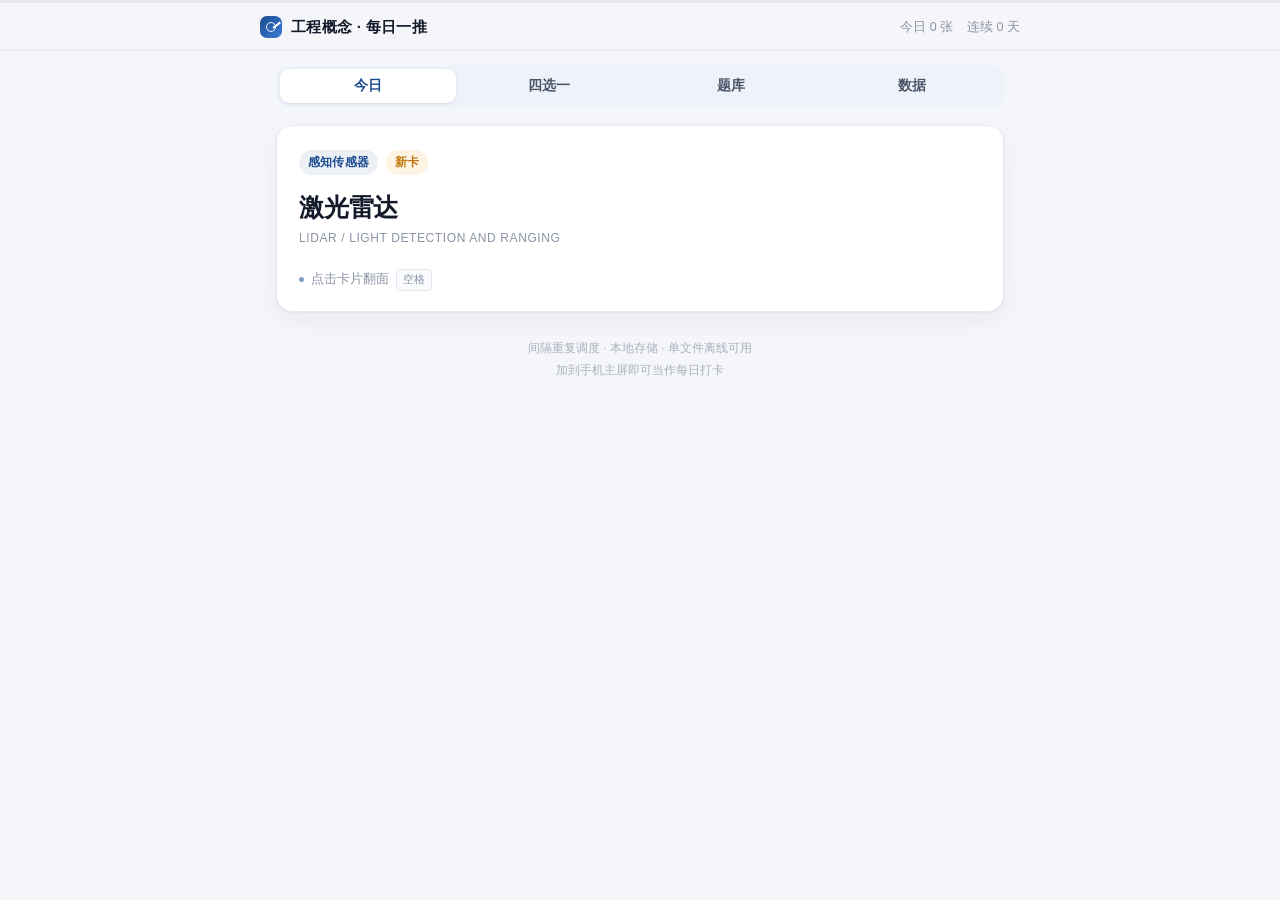
==== drill/index.html @ 80048479 "feat: 工程概念每日一推（drill）+ 岗位概念流水线（pipeline） - drill/index.html：八字段卡片，129 张内置 + cards.json 云端增量 - 增量卡 id" ====
<!DOCTYPE html>
<html lang="zh-CN">
<head>
<meta charset="utf-8">
<meta name="viewport" content="width=device-width,initial-scale=1,viewport-fit=cover">
<meta name="theme-color" content="#f5f6fa">
<title>工程概念 · 每日一推</title>
<style>
:root{
  --bg:#f5f6fa; --card:#ffffff; --ink:#131a2a; --ink2:#4b5568; --ink3:#8b93a5;
  --line:#e4e7ef; --accent:#1b4b8f; --accent-2:#2563a8; --soft:#eef2fa;
  --teal:#0d9488; --warn:#c2760a; --danger:#c0392b; --radius:16px;
}
*{box-sizing:border-box;margin:0;padding:0}
[hidden]{display:none!important}
html{-webkit-text-size-adjust:100%}
body{
  font-family:-apple-system,BlinkMacSystemFont,"Segoe UI","PingFang SC","Hiragino Sans GB","Microsoft YaHei",sans-serif;
  background:var(--bg);color:var(--ink);line-height:1.65;
  -webkit-font-smoothing:antialiased;padding-bottom:56px;
  font-variant-numeric:tabular-nums;
}
button{font-family:inherit;cursor:pointer;border:none;background:none;color:inherit}
.wrap{max-width:760px;margin:0 auto;padding:0 16px}

/* ---------- header ---------- */
header.top{position:sticky;top:0;z-index:30;background:rgba(245,246,250,.9);backdrop-filter:blur(12px);border-bottom:1px solid var(--line)}
.top__bar{height:3px;background:var(--line)}
.top__fill{height:100%;width:0;background:linear-gradient(90deg,var(--accent),var(--teal));transition:width .35s ease}
.top__in{display:flex;align-items:center;justify-content:space-between;gap:12px;padding:12px 0 10px}
.brand{display:flex;align-items:center;gap:9px;font-weight:700;font-size:15px;letter-spacing:.3px}
.mark{width:22px;height:22px;border-radius:7px;background:linear-gradient(135deg,var(--accent),#3b7dd8);position:relative;flex:none}
.mark::after{content:"";position:absolute;inset:6px;border-radius:50%;border:1.5px solid #fff;opacity:.9}
.mark::before{content:"";position:absolute;left:60%;top:50%;width:9px;height:1.5px;background:#fff;transform-origin:0 50%;transform:rotate(-38deg)}
.top__meta{display:flex;align-items:center;gap:14px;font-size:12.5px;color:var(--ink3)}
.top__meta b{color:var(--accent);font-weight:700}
.streak{display:inline-flex;align-items:center;gap:4px}
.streak.on{color:#c2760a}

/* ---------- tabs ---------- */
nav.tabs{display:flex;gap:6px;background:var(--soft);padding:4px;border-radius:12px;margin:14px 0 18px}
nav.tabs button{flex:1;padding:8px 6px;border-radius:9px;font-size:13.5px;font-weight:600;color:var(--ink2);transition:.18s}
nav.tabs button.on{background:#fff;color:var(--accent);box-shadow:0 1px 3px rgba(20,30,60,.1)}

/* ---------- card ---------- */
.card{
  background:var(--card);border-radius:var(--radius);padding:24px 22px 20px;
  box-shadow:0 1px 2px rgba(20,30,60,.05),0 8px 24px rgba(20,30,60,.055);
  border:1px solid rgba(228,231,239,.9);cursor:pointer;
  animation:fadeUp .3s ease both;
}
@keyframes fadeUp{from{opacity:0;transform:translateY(8px)}to{opacity:1;transform:none}}
.card__top{display:flex;align-items:center;gap:8px;margin-bottom:16px}
.chip{font-size:11.5px;font-weight:600;padding:3px 9px;border-radius:99px;background:var(--soft);color:var(--accent);letter-spacing:.2px}
.chip--new{background:#fdf4e3;color:var(--warn)}
.chip--jd{background:#eaf6f3;color:#0b7268}
.term{font-size:25px;font-weight:700;line-height:1.35;letter-spacing:-.2px;word-break:break-word}
.term .en{display:block;font-size:12px;font-weight:500;color:var(--ink3);letter-spacing:.6px;text-transform:uppercase;margin-top:6px}
.hint{margin-top:22px;font-size:12.5px;color:var(--ink3);display:flex;align-items:center;gap:7px}
.hint::before{content:"";width:5px;height:5px;border-radius:50%;background:var(--accent);opacity:.55}
.hint .kbd{display:inline-block;padding:1px 6px;border-radius:5px;border:1px solid var(--line);background:#fafbfe;font-size:11px;font-family:ui-monospace,monospace}

.back{display:none;margin-top:6px}
.card.revealed .back{display:block;animation:fadeUp .26s ease both}
.card.revealed .hint{display:none}
.sec{padding:14px 0;border-top:1px dashed var(--line)}
.sec:first-child{border-top:none;padding-top:16px}
.lbl{font-size:11.5px;font-weight:700;color:var(--ink3);letter-spacing:1.2px;margin-bottom:7px;display:flex;align-items:center;gap:6px}
.lbl::before{content:"";width:3px;height:11px;border-radius:2px;background:var(--accent)}
.one{font-size:15.5px;color:var(--ink);line-height:1.75}
.pts{list-style:none;display:grid;gap:8px}
.pts li{position:relative;padding-left:15px;font-size:13.8px;color:var(--ink2);line-height:1.72}
.pts li::before{content:"";position:absolute;left:2px;top:9px;width:5px;height:5px;border-radius:50%;background:#c5cee0}
.sec--use .lbl::before{background:var(--teal)}
.sec--jd{background:#f3f7fd;margin:0 -10px;padding:13px 10px;border-radius:11px;border-top:none}
.sec--jd .lbl::before{background:var(--accent)}
.sec--jd p{font-size:13.8px;color:#22406e;line-height:1.72}
.sec--trap{background:#fdf8f2;margin:4px -10px 0;padding:14px 10px;border-radius:11px;border-top:none}
.sec--trap .lbl::before{background:var(--warn)}
.sec--trap p{font-size:13.8px;color:#7a4a08;line-height:1.72}
.sec--use p{font-size:13.8px;color:var(--ink2);line-height:1.72}

/* ---------- rating ---------- */
.rate{display:grid;grid-template-columns:repeat(4,1fr);gap:8px;margin-top:16px}
.rate button{padding:11px 4px;border-radius:11px;font-size:13px;font-weight:600;border:1px solid var(--line);background:#fff;transition:.15s;color:var(--ink2)}
.rate button:hover{transform:translateY(-1px);box-shadow:0 4px 12px rgba(20,30,60,.09)}
.rate button span{display:block;font-size:10.5px;font-weight:500;color:var(--ink3);margin-top:1px}
.rate .q0{border-color:#f0d5d1;color:var(--danger)}
.rate .q3{border-color:#f3e2c7;color:var(--warn)}
.rate .q4{border-color:#cfe0f2;color:var(--accent)}
.rate .q5{border-color:#cbe8e2;color:var(--teal)}

/* ---------- done ---------- */
.done{background:#fff;border-radius:var(--radius);padding:40px 24px;text-align:center;border:1px solid var(--line);box-shadow:0 8px 24px rgba(20,30,60,.05)}
.done h2{font-size:21px;margin-bottom:8px}
.done p{font-size:13.5px;color:var(--ink3);margin-bottom:22px}
.done__grid{display:grid;grid-template-columns:repeat(3,1fr);gap:12px;margin:0 0 24px}
.done__grid div{background:var(--soft);border-radius:12px;padding:12px 8px}
.done__grid b{display:block;font-size:20px;color:var(--accent)}
.done__grid span{font-size:11.5px;color:var(--ink3)}
.btn{display:inline-block;padding:11px 22px;border-radius:11px;background:var(--accent);color:#fff;font-size:13.5px;font-weight:600;transition:.15s}
.btn:hover{background:var(--accent-2)}
.btn--ghost{background:#fff;color:var(--accent);border:1px solid var(--line)}
.btn--ghost:hover{background:var(--soft)}

/* ---------- quiz ---------- */
.qcard{background:#fff;border-radius:var(--radius);padding:24px 22px;border:1px solid var(--line);box-shadow:0 8px 24px rgba(20,30,60,.05)}
.qask{font-size:12px;color:var(--ink3);letter-spacing:.5px;margin-bottom:12px}
.qtext{font-size:17px;line-height:1.72;color:var(--ink);font-weight:500}
.opts{display:grid;gap:9px;margin-top:22px}
.opt{text-align:left;padding:13px 15px;border-radius:11px;border:1px solid var(--line);background:#fff;font-size:14px;transition:.15s;color:var(--ink2)}
.opt:hover:not(:disabled){border-color:#c3d3ec;background:#fafbfe}
.opt.right{border-color:#9ed4c8;background:#eefaf7;color:#0b6b60;font-weight:600}
.opt.wrong{border-color:#eec2bb;background:#fdf1ef;color:#a33a2a}
.opt:disabled{cursor:default;opacity:.85}
.qexp{margin-top:18px;padding-top:16px;border-top:1px dashed var(--line);display:none}
.qexp.on{display:block;animation:fadeUp .25s both}
.qexp .t{font-weight:700;color:var(--accent);font-size:14px;margin-bottom:6px}
.qexp p{font-size:13.5px;color:var(--ink2)}

/* ---------- bank ---------- */
.filters{display:flex;gap:7px;flex-wrap:wrap;margin-bottom:14px}
.filters button{font-size:12.5px;padding:6px 11px;border-radius:99px;border:1px solid var(--line);background:#fff;color:var(--ink2)}
.filters button.on{background:var(--accent);color:#fff;border-color:var(--accent)}
.search{width:100%;padding:11px 14px;border-radius:11px;border:1px solid var(--line);background:#fff;font-size:14px;margin-bottom:12px;font-family:inherit;color:var(--ink)}
.search:focus{outline:none;border-color:#b8cdec;box-shadow:0 0 0 3px rgba(27,75,143,.08)}
.item{background:#fff;border:1px solid var(--line);border-radius:12px;margin-bottom:8px;overflow:hidden}
.item__h{width:100%;text-align:left;padding:13px 15px;display:flex;align-items:center;gap:10px;font-size:14.5px;font-weight:600;color:var(--ink)}
.item__h .dot{width:7px;height:7px;border-radius:50%;flex:none}
.item__h .cat{margin-left:auto;font-size:11px;font-weight:500;color:var(--ink3);flex:none;white-space:nowrap}
.item__b{display:none;padding:0 15px 14px;font-size:13.5px;color:var(--ink2);line-height:1.75}
.item.open .item__b{display:block;animation:fadeUp .2s both}
.item__b .k{color:var(--ink3);font-size:11.5px;font-weight:700;letter-spacing:.8px;display:block;margin:10px 0 3px}

/* ---------- stats ---------- */
.panel{background:#fff;border:1px solid var(--line);border-radius:var(--radius);padding:20px;margin-bottom:14px}
.panel h3{font-size:13px;color:var(--ink3);letter-spacing:1px;font-weight:700;margin-bottom:14px}
.kpis{display:grid;grid-template-columns:repeat(4,1fr);gap:10px}
.kpis div{text-align:center}
.kpis b{display:block;font-size:22px;color:var(--ink);font-weight:700}
.kpis span{font-size:11.5px;color:var(--ink3)}
.heat{display:grid;grid-template-columns:repeat(7,1fr);gap:5px}
.heat i{aspect-ratio:1;border-radius:4px;background:#eceff6;display:block;position:relative}
.heat i.l1{background:#d5e2f4}.heat i.l2{background:#a8c2e6}.heat i.l3{background:#5f8cc9}.heat i.l4{background:#1b4b8f}
.cat-row{margin-bottom:11px}
.cat-row__t{display:flex;justify-content:space-between;font-size:12.5px;color:var(--ink2);margin-bottom:5px}
.cat-row__t b{color:var(--ink3);font-weight:600}
.bar{height:6px;border-radius:99px;background:#eceff6;overflow:hidden}
.bar i{display:block;height:100%;border-radius:99px;background:linear-gradient(90deg,var(--accent),#3b7dd8);transition:width .4s}
.tools{display:flex;gap:9px;flex-wrap:wrap}
.tools button,.tools label{padding:9px 15px;border-radius:10px;border:1px solid var(--line);background:#fff;font-size:13px;color:var(--ink2);cursor:pointer}
.tools button:hover,.tools label:hover{background:var(--soft)}
.tools .danger{color:var(--danger);border-color:#f0d5d1}
.sel{padding:9px 12px;border-radius:10px;border:1px solid var(--line);background:#fff;font-size:13px;font-family:inherit;color:var(--ink2)}
.foot{text-align:center;font-size:11.5px;color:#aab0bd;margin-top:26px;line-height:1.9}
@media(max-width:520px){
  .term{font-size:22px}
  .rate{grid-template-columns:repeat(2,1fr)}
  .kpis{grid-template-columns:repeat(2,1fr);gap:14px}
  .card{padding:20px 17px 17px}
  .sec--trap{margin:4px -6px 0;padding:13px 8px}
}
</style>
</head>
<body>

<header class="top">
  <div class="top__bar"><div class="top__fill" id="bar"></div></div>
  <div class="wrap top__in">
    <div class="brand"><span class="mark"></span>工程概念 · 每日一推</div>
    <div class="top__meta">
      <span id="metaToday">今日 0/0</span>
      <span class="streak" id="metaStreak">连续 0 天</span>
    </div>
  </div>
</header>

<div class="wrap">
  <nav class="tabs">
    <button data-v="today" class="on">今日</button>
    <button data-v="quiz">四选一</button>
    <button data-v="bank">题库</button>
    <button data-v="data">数据</button>
  </nav>

  <section id="v-today"></section>
  <section id="v-quiz" hidden></section>
  <section id="v-bank" hidden></section>
  <section id="v-data" hidden></section>

  <div class="foot">
    间隔重复调度 · 本地存储 · 单文件离线可用<br>
    加到手机主屏即可当作每日打卡
  </div>
</div>

<script>
/* ============================================================
   数据：每条形如 [分类, 术语, 英文, 一句话定义, 要点(用|分隔), 工程用法, 易踩的坑]
   ============================================================ */
const RAW = [
['sens','激光雷达','LiDAR / Light Detection and Ranging','用激光测距加扫描，直接得到目标距离并生成三维点云的主动传感器。','测距主流两条路线：dToF 直接飞行时间，用 SPAD 或 SiPM 数纳秒级计时；FMCW 调频连续波，用拍频解距离，还能同时得到径向速度|扫描形态：机械旋转 360 度、半固态 MEMS 微振镜或转镜、纯固态 OPA 光学相控阵与 Flash 泛光|核心指标：量程、点频（点/秒）、角分辨率、FOV、最小盲区、最低反射率、帧率|1550nm 的人眼安全阈值约为 905nm 的数十倍，可以堆功率换量程，但探测器要换 InGaAs，成本高','车端做三维障碍物检测、可行驶区域提取、建图与定位。进融合链路之前必须先完成外参标定与时间同步，否则后面的对齐全是错的。','「激光雷达不受光照影响」只在弱光成立：905nm 在强日照下仍有背景噪声。雨雾衰减远大于毫米波，恶劣天气还得靠毫米波兜底。'],
['sens','毫米波雷达','Millimeter Wave Radar','用 24 或 77GHz 毫米波发射 FMCW 信号，测距、测速、测角的主动传感器。','车载主流 76 到 81GHz，带宽可达 4 到 5GHz，距离分辨率约等于 c 除以 2B，1GHz 带宽对应 15cm|输出四维点云（距离、方位、俯仰、多普勒速度），能直接测径向速度，这是相机和激光雷达都给不了的|波长毫米级，穿透雨雾烟尘好、成本低、全天候；代价是角分辨率差，且易受金属多径与井盖干扰|4D 成像雷达用 MIMO 虚拟阵列加多片级联把俯仰维做出来，替代部分激光雷达功能','AEB 与 ACC 的主传感器、盲区监测、雨雾场景兜底，速度这个直接量测量对跟踪滤波特别有价值。','静态金属目标（井盖、护栏、龙门架）会产生大量虚假点，所以雷达点云不能直接当障碍物，要先用 RCS、多普勒、高度三重过滤。'],
['sens','超声波雷达','Ultrasonic Sensor','靠 40 到 58kHz 声波往返时间测距的短距传感器，倒车雷达就是它。','量程通常 0.2 到 5m，波束角几十度，成本极低；对棉布、雪这类吸声或软性物体反射很弱|测距靠飞行时间，声速随温度变化约 0.6m/s 每摄氏度，温差大的场景必须做温度补偿|余振（ringing）导致近距离存在盲区，探头刚发完波时听不到回波|自动泊车用 12 个超声做近距离泊位探测，与环视相机互补','低速近距离避障、泊车车位检测、料位与液位测量。','超声只能测最近的回波，多个目标重叠时分不清个数，也测不出方位，除非用阵列做相位差。别指望它做目标分类。'],
['sens','车载相机与快门','Automotive Camera / Global vs Rolling Shutter','用 CMOS 图像传感器把光强转成电荷再读出成图像；快门类型决定运动目标的成像畸变。','卷帘快门逐行曝光，高速运动或补光闪烁时产生果冻效应和斜线畸变；全局快门整帧同时曝光，适合测距与高速场景|动态范围 HDR 决定逆光下是否丢细节，车载普遍用多曝光合成|低照度看量子效率与读出噪声，不是单纯看像素数|镜头畸变（桶形、枕形）必须靠内参模型校正','车道线、交通标志、目标分类的主传感器，与激光雷达做点云到像素的投影融合。','卷帘快门加激光逐点扫描，同一帧内像素的时间戳各不相同，高速场景的时空对齐误差可达几十毫秒。'],
['sens','深度相机','RGB-D Camera','一次成像直接给每个像素深度的相机，三条主流路线：结构光、ToF、双目立体。','结构光投射已知编码图案，靠图案形变做三角测量，近距离精度高（毫米级），强光下失效|ToF 发射调制光测相位差，中远距、帧率高，但受多径与反射率影响大|双目靠视差加极线校正，不依赖主动光源，弱纹理区域（白墙）容易失效|共同短板：室外强日照、高反光与透明材质','机器人近距离抓取、人脸与手势、室内 SLAM，是低价激光雷达的替代方案。','「深度相机比激光雷达便宜所以能替代」——量程和室外鲁棒性差一个量级，实际只能做近距离补盲。'],
['sens','IMU 与 MEMS 误差','Inertial Measurement Unit','加速度计加陀螺仪组成的惯性测量单元，靠积分给出姿态、速度、位置，误差随时间累积发散。','三类误差：零偏（可标定）、随机游走（不可标定）、标度因数与轴间耦合|陀螺零偏积分成角度漂移，加速度二次积分成位置漂移，所以纯 IMU 不能单独定位|MEMS 器件受温度影响大，要做温漂补偿与在线零偏估计|与轮速、视觉、GNSS 组合（松耦合或紧耦合）才能压住漂移','短时高频位姿预测、点云去畸变（运动补偿）、与激光雷达或视觉紧耦合做里程计。','高采样率不等于高精度。IMU 的价值在「高频且短期准」，长期必须靠外部观测约束，别指望它单独跑出轨迹。'],
['sens','GNSS 与 RTK','GNSS / RTK / Integrated Navigation','卫星定位给绝对位置，RTK 与 PPK 用载波相位差分把精度从米级做到厘米级。','单点定位米级；RTK 需要基站或网络差分服务，固定解才到厘米级，浮点解分米级|城市峡谷、隧道、树荫下多路径与遮挡导致失锁，是自动驾驶定位的主要失效场景|组合导航（GNSS 加 IMU）用卡尔曼滤波做松耦合或紧耦合，失锁时靠 IMU 推算|PPP-RTK 免基站但收敛慢，需要几十秒','全局定位、地图匹配初值、多传感器融合里的绝对约束来源。','固定解指载波相位整周模糊度固定成功，不是精度固定。多路径环境下仍可能给出错误的固定解，必须做一致性检验。'],
['sens','编码器','Encoder','把转角或转速转成电信号的传感器，分增量式与绝对式两类。','增量式输出 A/B 正交脉冲加 Z 零位，靠计数与方向判断，断电丢位置，需回零|绝对式（SSI、BiSS、多圈）上电即知角度，无需回零|四倍频：对 A/B 的上升沿和下降沿都计数，分辨率乘以 4|线数乘倍频除以每转等于角分辨率；轮式底盘用轮速积分做里程计','电机闭环（伺服、云台）、轮式里程计、机械臂关节反馈。','增量编码器丢脉冲（干扰或超速）会永久性累计误差，必须靠 Z 相或外部观测校正，单纯重试是没用的。'],
['sens','事件相机','Event Camera','每个像素异步输出亮度变化事件（x、y、t、极性）的仿生传感器，微秒级延迟、超高动态范围。','只输出变化，数据稀疏且没有绝对亮度，于是动态范围可超 120dB、也没有运动模糊|时间分辨率微秒级，适合高速与低延迟场景|传统 CNN 不能直接用，需要事件帧、体素网格或图神经网络表示|成本高、生态小，多用于科研与高速避障','高速运动估计、低光 SLAM、无人机避障。','静态场景几乎无输出，纯事件相机无法做纹理匹配和回环检测，工程上基本都得配一台帧相机。'],
['sens','相机内参与畸变','Intrinsics & Distortion Model','内参是像素坐标系与相机坐标系的投影关系（fx、fy、cx、cy），畸变模型描述透镜的非线性偏差。','针孔模型：u 等于 fx 乘 X 除 Z 再加 cx，fx 等于 f 除 dx，单位是像素|径向畸变 k1、k2、k3 对应桶形与枕形，切向畸变 p1、p2 来自透镜与传感器不平行|标定用棋盘格或圆点靶，张正友法先闭式解初值再做最大似然优化|鱼眼要用等距或等立体角模型，普通 k1k2 拟合不出来','去畸变、点云投影、三角测距、视觉 SLAM 的投影函数。','换镜头、变焦、撞击之后内参就失效了。温度变化会让焦距轻微漂移，高精度场景需要在线自标定。'],
['sens','光电探测器 SPAD 与 APD','Photodetector: PIN / APD / SPAD / SiPM','把光子转成电信号的器件，是激光雷达的「眼睛」，灵敏度与量程由它决定。','PIN 光电二极管线性模式、无增益、便宜，905nm 直接探测常用它|APD 雪崩二极管内部倍增 10 到 100 倍，需要高压偏置与温度补偿|SPAD 单光子雪崩二极管工作在盖革模式，单个光子即可触发，需要淬灭电路，SiPM 就是 SPAD 阵列|InGaAs 覆盖 1550nm，成本高；硅的截止波长约 1100nm','dToF 激光雷达的接收端，SPAD 阵列可做固态 Flash 面阵。','SPAD 有死时间与后脉冲，强回波下会自我致盲。灵敏度高也意味着更容易被阳光和别的雷达误触发。'],

['radar','FMCW 调频连续波','Frequency Modulated Continuous Wave','发射频率随时间线性上升的连续波，用回波与本振的拍频测距离，用多普勒测速度。','距离来自拍频 f 等于 2 乘 B 乘 R 除（c 乘 T）；速度来自相邻 chirp 之间的相位差|同时得到距离与速度，发射功率低，容易集成到 CMOS 芯片|距离分辨率由扫频带宽 B 决定，速度分辨率由相干处理总时长决定|锯齿波调制更常用，配二维 FFT 得到距离-多普勒图','车载 77GHz 雷达、液位计、测速雷达的核心体制。','「FMCW 测距准」要区分分辨率与精度：带宽决定分辨率，信噪比和算法决定精度，两件事不能混着说。'],
['radar','多普勒与径向速度','Doppler Effect','目标与雷达相对运动导致回波频率偏移，偏移量与径向速度成正比。','f_d 等于 2 乘 v_r 除 λ；77GHz 下 1m/s 大约对应 513Hz|只能测径向分量，纯横向运动在雷达看来速度为零，这就是切向盲区|符号区分靠近与远离，静止目标 f_d 接近零，可据此滤掉静态杂波|速度直接量测是雷达相对相机的核心优势，跟踪时不用靠位置差分估计','目标速度估计、静止杂波抑制、卡车与护栏的区分。','横穿目标（俗称鬼探头）的径向速度接近零，雷达容易当静止物过滤掉，这是 AEB 漏检最经典的原因。'],
['radar','距离分辨率与带宽','Range Resolution','能分辨两个目标的最小距离差，FMCW 下等于 c 除以 2B。','4GHz 带宽约 3.75cm，1GHz 带宽约 15cm|分辨率不是精度：精度靠信噪比与插值，分辨率靠带宽|大带宽受法规限制，76 到 81GHz 可用约 5GHz 带宽|激光雷达的距离分辨率由脉宽与计时精度决定，是另一个量级（cm 级）','选型时先算分辨率够不够分开「人加车」这类近距目标。','宣传「测距精度 ±5cm」的雷达可能带宽只有 1GHz，两个相距 10cm 的目标依然分不开。指标要看全。'],
['radar','最大不模糊速度','Maximum Unambiguous Velocity','由 chirp 重复周期决定的速度测量上限，超过就发生速度模糊（混叠）。','v_max 等于 λ 除以（4 乘 T_c），T_c 为 chirp 周期|相邻 chirp 的相位差超过正负 π 就无法唯一解出速度|解模糊手段：多 PRF 参差、空时编码、多帧跟踪连续性检验|本质与时间采样定理同源，只是采样维度从时间换成了 chirp 序列','高速场景（150km/h 以上）选型必须核算 v_max，否则测速会跳变。','提高 v_max 要缩短 chirp 周期，代价是带宽与积分时间下降，距离分辨率与信噪比一起变差。这是典型的速度与距离折中。'],
['radar','MIMO 虚拟阵列','MIMO Virtual Array','N 发 M 收天线通过正交波形形成 N 乘 M 个虚拟阵元，用少量硬件把角度分辨率做大。','虚拟阵元数等于 N 乘 M，等效口径变大，角分辨率近似 λ 除以（2 乘 N 乘 M 乘 d）|正交靠 TDM（分时）、FDM（分频）、DDM（多普勒分多址）实现|TDM 实现简单，但降低等效采样率，高速目标会出现耦合误差|多片级联可做到数百虚拟通道，这就是 4D 成像雷达的硬件基础','提升方位与俯仰分辨率，让雷达点云稠密到接近低线束激光雷达。','虚拟阵列的排布必须满足稀疏阵列理论（无冗余、低栅瓣），随便摆放会出现角度模糊（栅瓣），测角直接错。'],
['radar','CFAR 恒虚警检测','Constant False Alarm Rate','用滑窗估计局部噪声功率并自适应设阈值，使虚警概率保持恒定。','CA-CFAR（单元平均）适合均匀杂波；GO 与 SO-CFAR 抗多目标与杂波边缘|阈值因子由给定虚警率 Pfa 与参考单元数反解得到|保护单元的作用是防止目标能量泄漏进噪声估计，把阈值抬高|本质是自适应门限检测，是雷达点云生成的最后一步','从距离-多普勒图中挑出目标点，输出点云给后续跟踪。','CFAR 在密集目标区会互相遮蔽：强目标抬高局部阈值，把旁边的弱目标一起吞掉。'],
['radar','雷达截面积 RCS','Radar Cross Section','衡量目标对雷达波散射能力的等效面积，常用 dBsm 表示。','与尺寸、形状、材质、入射角、极化都有关，不是几何投影面积|金属平板正对时 RCS 很大，隐身设计靠外形偏折能量加吸波材料|人对 77GHz 的 RCS 约在 1 平方米量级，自行车与行人差异明显|RCS 可用于粗分类（车、人、杆）与虚警过滤','用 RCS 加多普勒加高度做点云过滤与粗分类，压掉井盖、龙门架这类虚警。','RCS 随视角剧烈起伏（闪烁现象），单帧 RCS 不是稳定特征，必须做多帧统计。'],
['radar','4D 成像雷达','4D Imaging Radar','在距离、方位、速度之外补上俯仰维，输出带高度的稠密点云。','靠 MIMO 虚拟阵列加多片级联做出俯仰维，通道数可达数百|点云密度接近低线束激光雷达，同时保留速度信息，且全天候|可估高度，于是能区分高架桥与地面、识别低矮障碍|算力与数据率暴涨，需要片上 FFT 与专用处理链','低成本车型用它替代激光雷达做高速 NOA，或作为激光雷达的雨雾冗余。','俯仰分辨率仍远低于激光雷达，静态金属多径虚警问题没有消失，只是被更强的处理链压低了。'],
['radar','雷达互扰','Radar Interference','多台雷达同时工作，A 的发射被 B 收到，形成虚假目标或底噪抬升。','表现为距离-多普勒图上的斜线、噪底抬升，严重时产生幽灵目标|缓解手段：随机化 chirp 参数（跳频、相位编码）、时隙协同、极化隔离|互扰是概率事件，随装车量上升会快速恶化，属于典型的规模效应问题|激光雷达也有互扰，905nm 机械式尤其明显，原理类似','量产车型的互扰测试；车队与路口场景要求算法对幽灵目标有鲁棒性。','互扰虚警是间歇性且位置随机的，靠单帧跟踪很难剔除，必须用多帧一致性检验。'],
['radar','采样定理与混叠','Nyquist Sampling / Aliasing','采样率必须大于信号最高频率的 2 倍，否则高频会折叠成低频假象，且不可逆。','奈奎斯特频率等于 fs 除以 2，超过就发生混叠|工程上先做抗混叠模拟低通，再进 ADC 采样|欠采样（带通采样）可用于窄带高频信号，但需要精确设计中心频率与带宽|图像与点云的混叠表现为摩尔纹、栅瓣、伪影','ADC 选型、雷达与超声信号链设计、图像降采样前的抗混叠滤波。','采样之后再数字滤波无法恢复混叠成分，抗混叠必须发生在 ADC 之前。这是原理性的，不是工程技巧。'],
['radar','FFT 与加窗','FFT & Windowing','把时域信号变换到频域；直接截断会产生频谱泄漏，加窗可抑制旁瓣但展宽主瓣。','频率分辨率等于 fs 除以 N，与补零无关，补零只做插值|矩形窗主瓣最窄但旁瓣最高（约 -13dB），汉宁与汉明旁瓣低但主瓣展宽|雷达的距离维与速度维都做 FFT，输出二维距离-多普勒图|旁瓣高会让强目标的泄漏淹没邻近弱目标','雷达距离-多普勒处理、振动分析、音频与超声处理。','「补零提高分辨率」是常见误解。补零只提高频谱的采样密度，让曲线更平滑，不提高真实的频率分辨能力。'],
['radar','数字滤波器 FIR 与 IIR','FIR / IIR Filter','用离散卷积（FIR）或递归差分方程（IIR）改变信号频响的两类滤波器。','FIR 可做到严格线性相位、总是稳定，但阶数高、延迟大|IIR 用低阶就能实现陡峭过渡带，但相位非线性、存在稳定性风险|线性相位对多传感器时间对齐很重要，否则不同频率成分延迟不同，波形会被扭曲|设计方法：窗函数法与最小二乘用于 FIR，双线性变换用于 IIR','传感器去噪、IMU 低通、雷达杂波抑制。','滤波器的群延迟是固定的系统时延，做时间同步时必须显式补偿，否则标定与融合会出现系统性偏差。'],

['fusion','外参标定','Extrinsic Calibration','求两个传感器坐标系之间的刚体变换（旋转 R 加平移 t），是融合的前提。','靶标法：共视标定板或角反射器，分别提取特征点后求解 PnP 或最小二乘|无靶标：基于运动的手眼标定、基于互信息或边缘对齐、基于深度连续性|精度评估看重投影误差（像素）或平面拟合误差（厘米）|外参随装配应力、温度、碰撞漂移，量产需要下线标定加在线自标定','点云投影到图像、BEV 融合、雷达与相机联合检测。','标定误差是系统性偏差，不会随数据量增大而消失。1 度的角度误差在 50m 处约造成 0.87m 的位置误差。'],
['fusion','内参标定','Intrinsic Calibration (Zhang)','用平面棋盘格多姿态成像，闭式解出内参与外参初值，再做非线性优化。','单应矩阵提供 2 个约束，至少 3 个不同姿态才够解 5 个内参|初值靠闭式解，最终用 LM 最小化重投影误差|通常联合估计 k1、k2、p1、p2，k3 需要更多视角才能稳定|评价指标：平均重投影误差小于 0.3 像素算好','相机出厂标定、换镜头后重标、鱼眼与广角标定。','只用正对相机的棋盘格会让参数病态不可观，必须覆盖画面四角与不同倾斜角。'],
['fusion','时间同步','Time Synchronization','让多传感器数据共享同一时间基准，是时空对齐的另一半。','硬同步：PPS 秒脉冲加 PTP、gPTP 触发曝光与采样，精度可达微秒级|软同步：用主机时间戳打点，受 USB、驱动、队列延迟影响，误差毫秒级且抖动大|融合要求时间误差小于「运动引起的位置误差容限」，高速时必须优于 10ms|相机时间戳应记曝光中点，而不是帧到达主机的时间','激光雷达与相机及 IMU 的联合标定、点云运动补偿、多雷达点云拼接。','帧率不同（相机 30Hz、雷达 10Hz、IMU 200Hz）不能靠「取最近帧」硬凑，必须插值位姿或做连续时间建模。'],
['fusion','齐次变换与坐标链','Homogeneous Transform','用 4 乘 4 矩阵把旋转和平移合成一次线性运算，便于多级坐标系串联。','T 等于 [R t; 0 1]，逆变换等于 [R 转置, 负 R 转置乘 t]|坐标链：世界到车体到传感器，逐级相乘，左乘右乘不能搞反|左乘表示在父坐标系下变换，右乘表示在自身坐标系下变换，混用是高频 bug|点云变换用 T 乘齐次坐标，法向量只乘 R','手眼标定、点云配准、ROS 2 的 TF2 坐标树。','顺序错误（先旋转再平移 vs 先平移再旋转）是融合结果「差一点但找不到原因」的头号来源。务必拿小例子手算验证。'],
['fusion','四元数与万向锁','Quaternion & Gimbal Lock','用 4 个分量表示旋转，避免欧拉角在俯仰正负 90 度时的自由度丢失。','万向锁：欧拉角三轴旋转在特定角度下有两轴重合，失去一个自由度|单位四元数表示旋转，乘法可组合，且双覆盖（q 与 -q 表示同一姿态）|插值用 SLERP，欧拉角直接线性插值会抖动甚至穿模|四元数不直观，调参与可视化时需要转回欧拉角','IMU 姿态、TF 变换、轨迹优化中的旋转参数化。','用欧拉角做优化变量会在万向锁附近数值爆炸，SLAM 与标定必须用四元数或李代数 so(3)。'],
['fusion','手眼标定','Hand-Eye Calibration: AX = XB','求两个刚性连接的传感器或执行器之间的固定变换，靠多组相对运动构造方程。','经典形式 AX 等于 XB，A 与 B 是两次运动各自的相对位姿，X 为待求变换|先解旋转（用轴角或四元数），再解平移，两步分离能显著简化问题|至少需要两组旋转轴不平行的运动，否则退化不可解|激光雷达与 IMU、相机与机械臂都用这一套','多传感器外参、机械臂视觉引导（eye-in-hand 与 eye-to-hand）。','运动轨迹若近似平面或纯平移，旋转轴单一，导致平移分量不可观。标出来的数看着合理，其实是错的。'],
['fusion','前融合与后融合','Early / Late Fusion','前融合在原始或特征层合并多模态数据，后融合在各自的检测结果层做融合。','前融合信息保留多、精度上限高，但对时空对齐极其敏感|后融合各传感器独立出目标框再关联，鲁棒、易调试、容错好，但信息损失大|特征级融合是折中：各自提特征后在 BEV 或查询空间对齐融合|量产倾向后融合加局部前融合的混合架构，兼顾可解释性与性能','激光雷达加相机加毫米波的目标检测与跟踪。','前融合不是越先进越好：外参误差 1 度时，前融合性能可能直接掉到不如单模态。架构选择要先看标定精度。'],
['fusion','融合的三个层级','Data / Feature / Decision Level Fusion','按融合发生的位置划分的三个层级，信息损失依次增大、容错性依次增强。','数据级：原始信号或点云直接合并，要求同质或精确时空对齐|特征级：提取 embedding 或 BEV 特征后融合，方式有拼接、注意力、加权|决策级：各自输出类别与置信度，用贝叶斯、投票、D-S 证据理论合并|选择依据：传感器同质性、对齐精度、算力、可解释性要求','架构设计时的第一层决策，写方案与答辩必被问。','「数据级融合一定最好」忽略了传感器异质（点云 vs 像素）与失配风险，工业界很少真做原始数据级融合。'],
['fusion','数据关联','Data Association','判断当前帧的检测与已有轨迹、或跨传感器目标之间是不是同一个东西。','代价矩阵加匈牙利算法求全局最优匹配（最小总代价）|代价常用 IoU、马氏距离（含协方差，比欧氏距离合理）、外观特征距离|先做门限（gating）剔除明显不可能的对，再求解|关联错误会导致轨迹交换，即 ID switch，是跟踪的核心难点','多目标跟踪、多传感器同一目标合并、SLAM 的数据关联。','贪心最近邻在目标交叉与遮挡时必然出错，必须做全局匹配加运动预测，不然目标一交叉 ID 就乱。'],
['fusion','时空对齐','Spatio-Temporal Alignment','把不同传感器、不同时刻的观测统一到同一坐标系与同一时刻。','空间：外参变换加运动补偿，点云要按每点时间戳去畸变|时间：硬件同步加位姿插值，把观测投影到统一参考时刻|高速或大角速度时，10ms 错位可造成数十厘米偏移|评价方式：对齐后点云投影的边缘锐度、互信息','激光雷达与相机融合、多雷达拼接、BEV 时序融合。','只做空间标定不做时间去畸变，是激光雷达融合精度上不去的常见根因，而且很难从指标上看出来。'],
['est','卡尔曼滤波','Kalman Filter','在「预测（状态方程）」与「校正（观测）」之间用协方差加权的最优线性估计器。','五步：预测状态、预测协方差、算卡尔曼增益、更新状态、更新协方差|增益 K 由预测不确定度 P 与观测噪声 R 自动权衡：P 大就更信观测，R 大就更信预测|前提是线性系统加高斯噪声，噪声统计特性必须已知或可估|工程上调 Q 与 R 本质是在调「信任谁」，不是纯数学问题','多传感器融合、目标跟踪、IMU 与 GNSS 组合、姿态估计。','Q 与 R 不是越大越好或越小越好：Q 太大会跟着噪声抖，R 太大会迟钝滞后。要从数据里估，别凭手感调。'],
['est','扩展卡尔曼滤波','Extended Kalman Filter','把非线性系统在当前估计点做一阶泰勒展开（雅可比），然后套用卡尔曼滤波。','用雅可比矩阵线性化状态方程 f 与观测方程 h，其余步骤与 KF 相同|线性化误差在强非线性或大初始误差时会发散|雅可比推导极易出错，建议用数值求导交叉验证|激光雷达的距离-方位观测是典型非线性模型，必须用 EKF 或 UKF','EKF-SLAM、雷达目标跟踪（极坐标观测）、组合导航。','极坐标观测下直接对 x、y 用 KF 会产生有偏估计，必须改观测模型或用 UKF，不能硬套线性公式。'],
['est','无迹卡尔曼滤波','Unscented Kalman Filter','用一组 sigma 点传播均值与协方差，避免求雅可比，且能达到二阶精度。','取 2n+1 个 sigma 点，经非线性函数传播后重构统计量|无需解析雅可比，实现简单，精度优于 EKF 的一阶线性化|计算量约为 EKF 的 2n+1 倍，n 为状态维数|对强非线性（大角度、极坐标）明显优于 EKF','姿态估计、雷达目标跟踪、高维非线性融合。','状态维数高（如 SLAM 的数千维）时 UKF 不可用，只能退回 EKF 或图优化。'],
['est','粒子滤波','Particle Filter','用一组带权样本（粒子）近似任意形状的后验分布，能处理非高斯、多峰的情况。','采样、加权、重采样三步，重采样用来解决权重退化|粒子数决定精度，计算量随状态维数指数增长，即维数灾难|适合多假设场景，比如全局定位、绑架机器人问题|与蒙特卡洛定位（AMCL）同源','激光雷达全局定位、多模态后验、非高斯噪声下的状态估计。','粒子数不足会过早收敛到错误假设，重采样过度会造成样本贫化（粒子重复、失去多样性）。'],
['est','互补滤波','Complementary Filter','用高通保留陀螺的短期动态、低通保留加速度计或磁力计的长期参考，再加权相加。','结构极简，计算量远小于 KF，适合在 MCU 上实时解算姿态|权重对应截止频率：α 越大越信陀螺，越平滑但响应越慢|Mahony 与 Madgwick 是它在 SO(3) 上的经典实现|只在「一个高频好、一个低频好」的互补特性下有效','STM32 上的 IMU 姿态解算、云台增稳、低成本飞控。','剧烈运动时加速度计测到的是重力加运动加速度，此时低频参考是错的，需要按加速度幅值动态调权。'],
['est','ICP 点云配准','Iterative Closest Point','迭代最近点：找对应点、估计刚体变换、变换点云、重复直到收敛。','需要较好初值，否则容易陷入局部最优|点到点与点到面（point-to-plane）两类，后者收敛更快、精度更高|对应点用 KD-Tree 最近邻搜索，必须配外点剔除|输出配准残差可作为里程计与回环的置信度','激光雷达帧间里程计（scan-to-scan、scan-to-map）、点云拼接、标定。','ICP 假设最近点就是对应点，大位移或结构重复（长廊、隧道）时必然错配，必须靠 IMU 或轮速给初值。'],
['est','NDT 配准','Normal Distributions Transform','把参考点云体素化成高斯分布，用概率密度评分代替最近点搜索的配准方法。','每个体素存均值与协方差，目标函数是待配准点落在参考分布中的似然|不需要显式找对应点，对初值要求比 ICP 宽松，计算更稳|体素尺寸是关键参数：大则鲁棒但精度低，小则反之|Autoware 里 NDT 是主力配准方法','城市道路激光雷达定位与建图、大场景配准。','体素过大时细结构（路沿、杆状物）被抹平，横向精度明显变差，做横向定位时要调小。'],
['est','位姿图与因子图','Pose Graph / Factor Graph Optimization','把位姿作为节点、相对观测作为边（因子），最小化所有残差的加权平方和。','用非线性最小二乘（GN 或 LM）求解，靠 Hessian 的稀疏结构加速（舒尔补）|加一条回环边就能全局闭合，误差被分摊到整条轨迹|因子图可统一表达 IMU 预积分、视觉重投影、激光匹配等异构约束|后端的核心思路是「用全局一致性换掉递推累积误差」','LIO-SAM、VINS、Cartographer 的后端，多传感器紧耦合。','一条错误的回环边足以把整张图拉歪，必须有鲁棒核函数（Huber、Cauchy）与异常边剔除。'],
['est','RANSAC','Random Sample Consensus','随机采样最小点集拟合模型，统计内点数量，迭代取内点最多的模型。','迭代次数由内点率与期望成功概率决定，内点率越低迭代次数爆炸|能容忍大量外点，是直线、平面、基础矩阵估计的标准工具|内点判定阈值直接影响结果，要按噪声尺度设|PROSAC 与 MLESAC 是其改进版','地面平面拟合、点云直线与圆柱检测、外参粗标定、视觉基础矩阵。','内点率低于约 10% 时所需迭代次数不可接受，纯随机采样在高维模型上效率极差，要换引导采样。'],
['est','点云聚类','Euclidean Clustering / DBSCAN','把点云分成若干连通目标簇，欧式聚类按距离阈值生长，DBSCAN 按密度定义核心点。','欧式聚类用 KD-Tree 半径搜索加并查集或区域生长，参数只有半径与最小点数|DBSCAN 能识别任意形状并标记噪声点，无需预设簇数|K-Means 需要预设簇数且假设球状分布，对不均匀密度点云不友好|分割前通常先做地面分割与下采样','障碍物分割、目标级跟踪的输入、点云去噪。','两个紧贴的目标（并排行走的人）会被聚成一簇，只靠聚类无法分开，必须引入语义或模型拟合。'],
['est','地面分割','Ground Segmentation','从点云中剥离可行驶地面，剩下的才是障碍物候选。','常用方法：RANSAC 平面拟合、射线栅格高度差、渐进形态学滤波、Patchwork 系列|坡度与起伏路面用单一平面拟合会误删真实地面|分割错误会导致「把坡道当障碍」或「把低矮障碍当地面」|输出通常转成栅格占据地图交给规划使用','障碍物检测前置、可行驶区域提取、点云配准的特征筛选。','地面分割的阈值同时决定漏检与误检，没有一组参数通吃所有场景，必须按场景调或做自适应。'],

['mcu','STM32 家族与内核','STM32 / ARM Cortex-M','ST 基于 ARM Cortex-M 内核的 MCU 产品线，按内核与主频分成 F0、F1、F3、F4、F7、H7 等系列。','Cortex-M0 与 M0+ 极简低功耗，M3 主流，M4 带 DSP 与单精度 FPU，M7 高性能双发射，M33 带 TrustZone|F1（M3，72MHz）经典入门，F4（M4F，168 到 180MHz）带 FPU 做算法，H7（M7，480MHz）能跑轻量视觉与控制|外设差异才是选型关键：定时器数量、ADC 位数与速率、CAN FD、以太网、USB、DCMI|选型顺序：外设够不够、主频与 Flash/RAM、封装与温度等级','电机控制、传感器采集、底盘与云台实时控制，常与 Jetson 或工控机分工。','主频高不等于实时性好：中断延迟、总线争用、Flash 等待周期都会吃掉性能，要按最坏情况核算。'],
['mcu','NVIC 中断优先级','Nested Vectored Interrupt Controller','Cortex-M 的嵌套向量中断控制器，用抢占优先级加子优先级决定谁先响应、能否打断。','数值越小优先级越高；抢占优先级决定能否嵌套，子优先级只决定同时挂起时的顺序|优先级分组决定抢占位与子优先位的位数分配|中断服务函数应尽量短，耗时逻辑丢给任务或主循环|高优先级中断过多会让低优先级饿死，实时性反而变差','电机换相与编码器捕获中断给最高优先级，通信与日志放低优先级。','在中断里调用阻塞 API（HAL_Delay、阻塞式 I2C 等待）会拖垮整个系统实时性，这是最常见的中断设计错误。'],
['mcu','DMA 直接存储器访问','Direct Memory Access','外设与内存之间直接搬运数据，不占用 CPU，适合大批量与高速数据。','配置源地址、目的地址、传输长度、触发源，搬完产生中断|典型用途：ADC 连续采样、串口不定长接收（IDLE 加 DMA）、SPI 刷屏、DCMI 图像|双缓冲可实现「搬一块、算一块」而不丢数据|注意缓存一致性：带 D-Cache 的 M7 与 H7 需要 clean 与 invalidate，否则读到旧数据','多路传感器高频采样、图像与音频流、通信收发。','DMA 与 CPU 同时访问同一块内存会有总线仲裁与缓存一致性问题，H7 上「玄学 bug」多半来源于此。'],
['mcu','时钟树与 PLL','Clock Tree / PLL','MCU 内部由外部或内部振荡源经 PLL 倍频、再分频后分配给内核与外设的时钟网络。','HSE 外部晶振精度高，HSI 内部 RC 启动快但不准|PLL 输出经 AHB 与 APB 分频得到 HCLK、PCLK1、PCLK2，各外设挂在不同总线|串口与 CAN 的波特率误差来自时钟精度，晶振不准会直接导致通信误码|改主频必须同步改 Flash 等待周期与电压调节档位','低功耗降频、高性能超频、串口与 CAN 波特率精确配置。','只改 PLL 不改 Flash latency 是典型的「上电就跑飞」原因，改时钟一定要对照手册的对应关系表。'],
['mcu','看门狗','Watchdog (IWDG / WWDG)','独立看门狗靠内部低速时钟计数，窗口看门狗还要求喂狗时机落在窗口内。','IWDG 用 LSI，主时钟挂了也能复位，适合防死循环|WWDG 由 APB 时钟驱动，喂早了也复位，能发现程序跑飞或乱序执行|喂狗应放在「所有关键任务都正常完成」之后，而不是定时器中断里无脑喂|调试时常关看门狗，导致问题量产后才暴露','量产固件的最后一道防线，配合复位原因寄存器做故障统计。','在定时器中断里喂狗等于没装看门狗：主循环卡死了但中断还在跑，设备永远不复位。'],
['mcu','低功耗模式','Sleep / Stop / Standby','逐级关闭内核、外设、时钟与电源域，换取更低的静态电流。','Sleep 只停内核，任何中断可唤醒；Stop 关掉大部分时钟，靠 EXTI 或 RTC 唤醒，SRAM 保留；Standby 断主电源域，SRAM 丢失|唤醒时间与功耗成反比，要按唤醒频率选档|外设漏电（上拉电阻、悬空引脚、未关外设时钟）常常比 MCU 本身更耗电|RTC 加低功耗定时器可做周期性唤醒采样','电池供电的传感节点、无线采集器、待机唤醒。','悬空的 GPIO 输入会因电平抖动产生漏电，低功耗设计必须把未用引脚设成模拟输入或固定电平。'],
['mcu','Bootloader 与 OTA','Bootloader / Over-the-Air Update','上电先跑 Bootloader，由它决定跳转到 App 还是进入升级流程。','Flash 分区：Bootloader、App A、App B（双备份）、参数区|升级流程：接收固件、校验（CRC 与签名）、写备份区、置标志、重启后由 Bootloader 搬运或切换|必须做断电保护：标志位与固件完整性校验缺一不可，否则变砖|回滚机制：新固件启动失败（未按时喂狗或未置成功标志）自动回退旧分区','车机、域控制器、底盘 ECU 的远程升级。','只做 CRC 不做签名校验，等于任何人都能刷入任意固件，这是车规安全审计的必查项。'],
['mcu','栈溢出','Stack Overflow','栈用于函数调用、局部变量与中断现场保存，溢出会踩坏相邻内存导致随机跑飞。','栈大小在启动文件或链接脚本里定义，中断嵌套会额外占用|大数组、递归、printf 系列是栈杀手|检测手段：栈填充魔数后查水位、用 MPU 设栈底保护页|堆（malloc）碎片化在长期运行的嵌入式里是隐患，很多编码规范直接禁用动态内存','RTOS 任务栈分配、中断栈规划、稳定性压测。','「编译通过、跑一会儿才崩」的随机 HardFault，八成是栈溢出或野指针，而不是业务逻辑写错。'],
['mcu','RTOS 调度与优先级反转','Priority Inversion','抢占式优先级调度下，高优先级任务因等待被低优先级任务占用的资源，而被中优先级任务间接阻塞。','链路：低优先级持锁，中优先级抢占 CPU，高优先级等锁超时|解决：优先级继承（持锁时临时提升到等待者优先级）或优先级天花板|FreeRTOS 互斥量默认支持优先级继承，二值信号量不支持|还要关注任务栈、tick 精度、临界区长度、中断与任务的优先级设计','实时控制系统（电机、底盘）的任务划分与资源设计。','用二值信号量当互斥锁用，就没有优先级继承保护。1997 年火星探路者号就是栽在这个坑上，反复重启。'],
['mcu','队列、信号量、互斥量','FreeRTOS IPC','任务间通信与同步的三件套：队列传数据、信号量做同步与计数、互斥量保护共享资源。','队列是值拷贝，适合小结构体；大块数据应传指针并约定所有权|二值信号量做事件通知，计数信号量做资源池或事件计数|互斥量有优先级继承，还有递归版本（同一任务可重复获取）|中断里只能用 FromISR 版本的 API','采集任务到处理任务的数据流水线、中断到任务的延迟处理。','在中断里调用非 FromISR 的 API 会破坏内核状态；在临界区里做耗时操作会让实时性全面下降。'],
['mcu','PWM 与占空比','Pulse Width Modulation','用固定频率方波，通过调节高电平占比等效出不同的平均电压。','平均电压等于占空比乘供电电压；频率要远高于负载响应（电机 10kHz 以上避噪音，LED 1kHz 以上避闪烁）|电机调速要配 H 桥或驱动芯片，必须设死区时间防止上下管直通|舵机用 50Hz 加 0.5 到 2.5ms 脉宽对应角度，是脉宽而不是占空比思维|互补 PWM 加死区加刹车（break）是电机控制标配','电机调速、灯光调光、加热功率控制、粗糙的 DAC 替代。','死区时间太小会炸管，太大则低速转矩脉动明显、效率下降，这是硬件与固件要一起调的参数。'],
['mcu','ADC 采样','Analog to Digital Converter','把模拟电压量化成数字量，位数决定分辨率，参考电压决定量程。','分辨率等于 Vref 除以 2 的 n 次方，12 位 3.3V 约 0.8mV；但真正反映精度的是有效位数 ENOB|采样时间要匹配源阻抗：高阻信号源必须加长采样时间或加运放缓冲|噪声抑制：过采样加平均（每 4 倍过采样约提升 1 bit）、差分输入、参考电压去耦|采样率要满足抗混叠要求，必要时加硬件低通','电位器与传感器采集、电流采样（配分流电阻）、电池电压监测。','只看 12 位分辨率就宣称精度 0.8mV 是错的，参考电压温漂、噪声、INL 与 DNL 都会吃掉有效精度。'],
['bus','UART 串口','Universal Asynchronous Receiver-Transmitter','异步串行通信，双方约定波特率，靠起始位与停止位对齐，不需要时钟线。','帧格式：起始位、数据位（5 到 9）、可选校验、停止位，8N1 最常见|波特率误差需小于 2 到 3%，否则采样点漂移导致误码|点对点、全双工、没有地址概念，多机要么自定义协议要么改用 RS485|调试口、GPS 模块、蓝牙模块的主力接口','与上位机或模块通信、日志输出、GPS 与蓝牙模块。','「能收到数据就算通」是错觉：高波特率下时钟误差会变成偶发误码，要做误码率测试并看波形。'],
['bus','I2C 总线','Inter-Integrated Circuit','两线（SCL 与 SDA）同步串行总线，支持多主多从，靠从机地址区分设备。','开漏输出加上拉电阻，7 位地址可扩展为 10 位；速率 100k、400k、1M 甚至 3.4M|时序要素：起始与停止条件、ACK 与 NACK、时钟延展（clock stretching）|总线电容上限约 400pF，挂太多设备或线太长波形会变差|多设备地址冲突时要改地址引脚或加 I2C 多路复用器','IMU、EEPROM、温湿度传感器、OLED 小屏、电源管理芯片配置。','从机在传输中被复位会把 SDA 一直拉低导致总线锁死，必须用 9 个时钟脉冲（或手动翻转 SCL）恢复总线。'],
['bus','SPI 总线','Serial Peripheral Interface','四线（SCLK、MOSI、MISO、CS）同步串行，全双工、高速、无地址，靠片选区分从机。','速率常见几十 MHz，适合大批量与高速外设|四种模式由 CPOL 与 CPHA 决定，主从必须一致，否则数据整体错位|多从机用独立 CS 线或菊花链，CS 数量受 GPIO 限制|没有应答机制，可靠性全靠上层协议校验','Flash、SD 卡、LCD、高速 ADC、无线模块。','长线或高速下 MISO 反射与串扰明显，需要串联小电阻并保证地回流完整，不能像板上短线那样随便走。'],
['bus','CAN 总线','Controller Area Network','差分两线、多主、广播式总线，靠 ID 仲裁与 CRC 保证车载通信的可靠性。','标准帧 11 位 ID，扩展帧 29 位 ID；速率 125k、250k、500k、1M|差分电平抗共模干扰，两端各 120 欧终端电阻匹配总线阻抗|非破坏性仲裁：ID 越小优先级越高，仲裁失败方自动退让并在总线空闲后重发|错误处理：错误计数加主动错误、被动错误、总线关闭三态','整车 ECU 通信、电机驱动器、BMS、底盘控制。','终端电阻只在总线两端各一个，中间节点加电阻会造成阻抗失配，通信时好时坏极难排查。'],
['bus','CAN FD','CAN with Flexible Data-rate','CAN 的升级版，数据段可变速率（最高 5 到 8Mbps），单帧数据最长 64 字节。','仲裁段仍用低速保证兼容，数据段切高速（BRS 位），收发器必须支持|一帧最多 64 字节，大幅降低协议开销与总线负载|CRC 加强并含填充位计数，可靠性更高|与传统 CAN 节点混用时，老节点会因高速数据段报错，需要网关隔离','新车型域控、雷达与摄像头大数据量传输、OTA 刷写。','只改控制器配置不够，收发器、线束、终端匹配都要跟着升级，否则高速段误码率飙升。'],
['bus','CAN 仲裁机制','Arbitration','多个节点同时发送时，靠 ID 逐位比较的线与逻辑实现无破坏仲裁。','显性位（0）压过隐性位（1）；发送隐性却读到显性的节点立即退出|ID 数值越小优先级越高，实时性靠 ID 规划保证|仲裁失败不丢数据，会在总线空闲后自动重发|总线负载超过 70% 后，低优先级报文的延迟抖动急剧增大','报文 ID 规划（安全相关报文分配小 ID）、实时性分析。','把高频日志类报文给了小 ID，会挤掉安全关键报文的时隙，这是典型的 ID 规划事故。'],
['bus','RS485 与 Modbus','RS-485 / Modbus RTU','差分半双工总线，多点组网、抗干扰强、传输距离可达 1200m，Modbus 是其上最常见的应用层协议。','半双工两线（A、B），需要方向控制（DE 与 RE），主从轮询无冲突|终端电阻加偏置电阻保证空闲态电平确定|Modbus RTU 用功能码加寄存器地址访问，01、03、04、06、16 最常用|共模电压范围有限，长距离与强干扰需隔离收发器并处理地线','工业传感器、电表、变频器、PLC 组网。','多节点星形布线会破坏差分阻抗，RS485 必须手拉手（菊花链）走线，星形布线是最常见的现场错误。'],
['bus','车载以太网与 TSN','Automotive Ethernet / TSN','单对双绞线（100BASE-T1、1000BASE-T1）的车载以太网，配合 TSN 提供确定性时延。','100BASE-T1 只用一对线，全双工，线束重量大幅下降；速率有 100M、1G、10G|TSN 关键标准：802.1AS 时间同步（gPTP）、802.1Qbv 时间感知整形、802.1Qav 信用整形|面向服务的通信（SOME/IP）替代信号导向的 CAN 矩阵|用于摄像头与激光雷达大数据量传输、域控之间的骨干网','智能驾驶域控与传感器之间、座舱域的高速链路。','「以太网带宽大就没有实时性问题」是误解：没有 TSN 整形时，突发流量会造成毫秒级排队抖动，对控制闭环是致命的。'],
['bus','EtherCAT','EtherCAT','基于以太网的工业实时总线，从站用专用 ESC 芯片在帧经过时硬件级读写，实现微秒级同步。','主站发一帧遍历所有从站，从站在帧飞行中读写数据，无需逐站收发|分布式时钟 DC 可实现优于 100ns 的同步精度|拓扑灵活（线、树、环），支持热连接|周期可做到 100 微秒甚至更低，抖动极小','多轴伺服同步、机器人关节控制、高速 IO。','EtherCAT 的实时性依赖专用从站芯片与主站实时补丁，普通网卡加非实时系统跑不出标称性能。'],
['bus','差分信号与终端电阻','Differential Signaling / Termination','用一对互补信号传输，接收端取差值，共模噪声被抵消。','差分对的共模抑制比决定抗干扰能力，前提是两根线走线对称|阻抗不连续会产生反射，终端电阻用于匹配（CAN 与 RS485 都是 120 欧）|差分对内等长等距、参考地完整是 PCB 设计铁律|单端信号在长线与高速下更易受串扰与地弹影响','CAN、RS485、以太网、USB、LVDS 的物理层设计。','差分不等于免疫干扰：走线不对称时差模噪声照样进来，还会转换成共模辐射，反过来恶化 EMI。'],
['bus','I2C 死锁恢复','Bus Recovery','从机在传输中途被复位导致 SDA 持续拉低，主机无法产生起始条件的故障。','成因：主机复位或掉电、从机电源跌落、EMI 干扰造成时序错位|恢复：把 SCL 切成 GPIO 手动输出 9 个以上时钟直到 SDA 释放，再补一个 STOP|根治：加总线复位芯片、匹配上电时序、软件层加超时与重试|预防：每次 I2C 操作设超时，超时后执行总线恢复而不是死等','量产固件的健壮性设计、现场故障排查。','只加重试不做总线恢复，遇到真死锁会无限重试卡死。HAL 库默认的阻塞式 I2C 没有超时保护。'],

['deploy','INT8 量化','Quantization','把 FP32 的权重与激活映射到 8 位整数，用 scale 与 zero_point 做线性近似，换取数倍加速与显存下降。','对称量化用于权重，非对称量化用于激活（保留零点以对齐 0）|PTQ 训练后量化快，但精度依赖校准集的代表性；QAT 量化感知训练在训练中模拟量化误差，精度更好|敏感层（首尾层、检测头、LayerNorm）常保留 FP16|收益：TensorRT 与昇腾上 INT8 通常是 FP16 的两倍吞吐，显存降一半','边缘端实时检测与分割，把模型塞进 Jetson 或 Atlas。','校准集与真实场景分布不一致时，量化掉点会集中在小目标与低照度这类长尾样本上，平均精度根本看不出来。'],
['deploy','剪枝与蒸馏','Pruning / Knowledge Distillation','剪枝去掉冗余通道或权重，蒸馏用大模型（教师）的软标签指导小模型（学生）。','结构化剪枝（整通道）才能真正加速，非结构化稀疏在通用硬件上收益有限|蒸馏损失等于硬标签交叉熵加软标签 KL 散度，温度 T 调节软标签的平滑度|特征蒸馏（对齐中间层）通常比只蒸 logits 更有效|剪枝后必须微调恢复精度，剪枝率与精度是帕累托曲线','把服务器模型压到车端或嵌入式的算力预算内。','剪枝率高时精度断崖式下跌，而且不同硬件对稀疏支持差异极大，「理论 FLOPs 降了」不等于「实际变快」。'],
['deploy','ONNX 与 TensorRT','ONNX / TensorRT','ONNX 是模型交换格式，TensorRT 是 NVIDIA 的推理优化引擎，负责图层融合、精度校准与 kernel 自动调优。','流程：PyTorch 导出 ONNX（opset 版本要对），再用 TensorRT 构建 engine|engine 与 GPU 型号、TRT 版本、最大 batch 与形状绑定，跨设备不可复用|动态 shape 需要设 optimization profile，否则要重建 engine|常见坑：不支持的算子需要 plugin 或改写；NMS 这类后处理放 CPU 还是 GPU 影响很大','Jetson、Orin 与服务器端的推理部署。','在 A 机器构建的 engine 拷到 B 机器可能直接崩或极慢，必须在目标机上构建。'],
['deploy','昇腾 CANN 与 ATC','Ascend CANN / ATC','华为昇腾的软件栈，用 ATC 把模型转成离线 om 模型，由 AscendCL 在 NPU 上推理。','流程：PyTorch 到 ONNX，再用 ATC 指定 soc_version、输入 shape 与精度模式，产出 om|精度模式：fp32、fp16、allow_mix_precision、int8（需配量化校准）|图像预处理要配 AIPP，硬件编解码缩放走 DVPP，否则 CPU 预处理成为瓶颈|Atlas 200 DK 与 310B 用 AscendCL 管理内存与推理','国产化替代方案，Atlas 系列边缘设备部署。','忘记开 AIPP 或 DVPP，让 CPU 做 resize，会把整体延迟吃掉一半以上。部署优化常卡在预处理，不在模型。'],
['deploy','算子融合','Operator Fusion','把多个相邻算子合并成一个 kernel，减少访存与启动开销。','常见融合：Conv 加 BN 加 ReLU、Add 加 LayerNorm、MatMul 加 Add|收益来自减少 HBM 的读写次数，是访存受限模型的主要加速手段|框架与编译器自动完成（TensorRT、TVM、XLA），也可手写融合算子|融合受内存布局与对齐约束，某些组合反而更慢','推理引擎优化、自定义算子开发。','只看 FLOPs 判断优化收益会失准，访存受限的层（逐元素运算、归一化）才是融合的主战场。'],
['deploy','Roofline 模型','Roofline Model','用算力上限与带宽上限两条线界定 kernel 的性能天花板，判断是算力受限还是访存受限。','计算强度等于 FLOPs 除以传输字节数，低于拐点即为访存受限，此时堆算力无效|多数卷积与逐元素算子在边缘设备上是访存受限|优化方向不同：访存受限要减少数据搬运（融合、量化、复用），算力受限要减少计算量（剪枝、低秩）|实测用 profiling 工具看带宽利用率与 MAC 利用率','性能瓶颈定位、部署方案选型、算力预算评估。','「TOPS 高就一定快」是外行判断：标称 TOPS 是峰值，实际吞吐受带宽、算子支持度与调度开销共同限制。'],
['ros2','ROS 2 架构与 DDS','ROS 2 / DDS','分布式机器人中间件，节点通过 DDS 以话题、服务、动作三种模式通信，没有中心 master。','底层用 DDS（FastDDS 或 CycloneDDS）做自动发现与 QoS 协商，天然分布式|通信模式：话题是异步流，服务是同步请求响应，动作是长任务带反馈与取消|生命周期节点（managed node）便于状态管理与故障恢复|支持多机、实时（配 RT 内核）与安全（SROS2）','机器人或无人车的感知到决策到控制软件架构，小型 ROS 2 底盘也用这套。','默认 DDS 在多机与大流量时会出现发现风暴与丢包，需要调 QoS、限制网卡、拆分 domain，不是装上就能用。'],
['ros2','ROS 2 QoS','Quality of Service','一组描述可靠性、时效性与持久性的策略，决定通信双方能否匹配以及丢包行为。','Reliability：RELIABLE 会重传（TCP 风格），BEST_EFFORT 丢了就丢（UDP 风格）|Durability：VOLATILE 与 TRANSIENT_LOCAL（给后加入的订阅者补发历史）|History：KEEP_LAST 的深度决定队列长度，传感器数据常用 1 只取最新|双方 QoS 不兼容时不会报错，而是静默收不到数据，这是排查大坑','高频点云与图像用 BEST_EFFORT 加 depth 1，控制指令用 RELIABLE。','传感器数据设成 RELIABLE 且队列很深，会导致延迟持续累积（越跑越滞后），实时系统必须主动丢旧帧。'],
['deploy','推理延迟与吞吐','Latency vs Throughput','延迟是单次端到端耗时，吞吐是单位时间处理量，两者常此消彼长。','batch 增大会提升吞吐但抬高单帧延迟，实时系统通常 batch 等于 1|端到端延迟等于采集加传输加预处理加推理加后处理加下发，模型只占其中一部分|流水线并行（多流、多线程）能提升吞吐而基本不增加延迟|控制闭环对延迟的抖动（jitter）比对绝对值更敏感','实时感知系统设计、算力预算分配。','只优化模型推理时间而忽略预处理与后处理，通常只能拿到端到端收益的 30% 到 50%。'],
['deploy','TOPS 的陷阱','TOPS Caveats','TOPS 是理论峰值算力，且各厂商口径不同（INT8 还是 INT4、含不含稀疏），与实际可用算力差很远。','稀疏算力常被标成两倍，而实际模型未必稀疏|有效算力受内存带宽、算子覆盖率与调度效率限制，实际利用率常在 20% 到 50%|不同厂商口径不可直接横向比较|评估要看目标模型在目标设备上的实测帧率与功耗','硬件选型、方案答辩、算力预算。','拿厂商标称 TOPS 做横向对比是新手错误，同 TOPS 的两块板实测可能差两到三倍。'],

['auto','ISO 26262 与 ASIL','Functional Safety / ASIL','道路车辆功能安全标准，按危害事件的严重度、暴露率、可控性定出 ASIL A 到 D 等级并规定开发流程。','ASIL 由 S（严重度 S0 到 S3）、E（暴露率 E0 到 E4）、C（可控性 C0 到 C3）组合确定|等级越高要求越严：硬件失效率指标（SPFM 与 LFM）、开发流程、验证与确认|ASIL 分解：一个高等级需求可拆成两个独立的低等级实现|QM 表示无功能安全要求，但仍要走标准的质量流程','域控与 ECU 开发、感知算法的安全论证、供应商准入。','ASIL 是「危害事件」的属性而不是「零件」的属性，同一个 ECU 的不同功能可以有不同 ASIL。'],
['auto','SOTIF','ISO 21448 预期功能安全','处理「系统没坏但设计不足」导致的不合理风险，主要针对感知与算法。','触发条件导致功能不足，进而产生危害行为，是分析主线|分四象限：已知安全、已知不安全、未知不安全、未知安全，工作就是把后两者往前两者搬|手段：场景库、仿真、影子模式、限定运行域 ODD、驾驶员监控|与 26262 互补：26262 管失效，21448 管性能局限','智能驾驶感知与决策的安全论证，L2+ 与 L3 准入的必答项。','感知的漏检不属于 26262 的随机硬件失效，用 26262 的方法论去论证它是张冠李戴。'],
['auto','AUTOSAR CP 与 AP','AUTOSAR Classic / Adaptive','汽车开放系统架构，Classic Platform 面向深嵌入式实时 ECU，Adaptive Platform 面向高性能 POSIX 计算平台。','CP：静态配置、OSEK 风格 OS、RTE 抽象层、BSW 分层（MCAL、ECU 抽象、服务层），强实时、资源受限|AP：基于 POSIX 加 C++14 与 C++17，面向服务（ara::com），支持动态部署与 OTA，跑在高算力 SoC|两者通过 SOME/IP 或信号网关互通|价值在于让不同供应商的软件可集成、可复用、可移植','域控与 ECU 的软件架构、量产项目的软件分层规范。','AP 不是 CP 的升级版而是另一条赛道：硬实时控制仍归 CP，AP 处理不了微秒级闭环。'],
['auto','FMEA','Failure Mode and Effects Analysis','自下而上枚举「怎么坏、什么后果、多严重、多难发现」，输出改进优先级。','分 DFMEA（设计）与 PFMEA（过程）；核心是 S 严重度、O 发生度、D 探测度三因子|RPN 等于三者相乘，但现代做法更强调 S 与行动优先级 AP，因为 RPN 会掩盖高严重度问题|必须随设计变更同步迭代，不是一次性文档|与 FTA（自上而下的故障树）互补使用','硬件与结构设计评审、工艺过程控制、质量体系审核。','RPN 一刀切（比如大于 100 才改）会漏掉「严重度高但发生度低」的问题，S 高的项必须无条件关注。'],
['auto','8D 报告','Eight Disciplines','八步问题解决法，从组建团队到防止再发生，是制造业处理客户投诉的标准格式。','D1 组建团队，D2 描述问题，D3 临时遏制，D4 根本原因，D5 永久措施，D6 实施验证，D7 预防再发，D8 团队认可|D3 与 D4 的区别：先止血再治病，很多人会跳过 D3|根因要分「发生根因」与「流出根因」，后者决定检验环节怎么改|闭环证据：验证数据加修订后的文件编号','客诉处理、量产质量问题、供应商质量管理。','把 8D 写成「原因：员工疏忽；措施：加强培训」等于没做。根因必须落到系统、设计或工艺的可验证改动上。'],
['auto','SPC 与 Cpk','Statistical Process Control','用控制图区分正常波动与异常波动，用 Cpk 衡量过程能力。','控制图（Xbar-R、I-MR）的判异准则看趋势、连续点、超出正负 3 sigma|Cp 只看离散度（要求过程中心与规格中心重合），Cpk 同时考虑偏移|Cpk 大于等于 1.33 是常见量产门槛，关键特性要求 1.67|前提是过程稳定且数据近似正态，非正态要换方法','量产尺寸与性能特性的过程监控、供应商能力评估。','过程不受控（有异常点）时算出的 Cpk 没有意义，顺序是：先判稳，再算能力。'],
['auto','MSA 与 GR&R','Measurement System Analysis','评估量具的重复性（同一人多次）与再现性（不同人之间）占总变差的比重。','GR&R 占比小于 10% 可接受，10% 到 30% 有条件接受，大于 30% 不可用|分辨力不足（量具精度低于公差的十分之一）是一切问题的根源|还要看偏倚、线性与稳定性|测量系统吃掉太多变差，会让你把好件判坏、坏件判好','上线前的量具验收、质量问题排查（先确认是不是测量问题）。','数据「时好时坏」先怀疑工艺，其实一半概率是量具、夹具或操作手法的问题。MSA 要在 SPC 之前做。'],
['auto','IP 防护等级','IEC 60529 Ingress Protection','防尘防水等级，第一位 0 到 6 防固体，第二位 0 到 8 防水。','IP67 表示完全防尘加短时浸水（1m、30 分钟）；IP68 的浸水条件由厂商标称|IP69K 是高压高温喷水，用于冲洗场景，与 IP68 不是包含关系|密封靠 O 圈、密封胶与透气阀（防水但透气，防凝露）|防护等级与散热是矛盾的：全密封无法对流散热，只能靠壳体导热','户外传感器与整机结构设计、可靠性验证（淋雨与浸水试验）。','IP 等级是新鲜试样的实验室结果，老化、装配公差、线缆出口才是实际进水的真正入口。'],
['auto','EMC 与 EMI','Electromagnetic Compatibility','电磁兼容等于自己不干扰别人（EMI）加不被别人干扰（EMS），三要素是源、耦合路径、敏感体。','传导骚扰在 150kHz 到 30MHz 走线缆，辐射骚扰在 30MHz 以上走空间|抑制手段分三路：源头（降低 dv/dt、展频、缓冲）、路径（滤波、屏蔽、接地）、受体（TVS、共模电感）|共模与差模要分开治：共模走 Y 电容与共模电感，差模走 X 电容|整车与整机要过 CISPR 25、ISO 11452、GB 18655 等标准','车载电子设计、传感器线束布置、产品认证。','EMC 问题九成出在「地」和「线束」上，改电路板之前先查回流路径与线束走向，能省下大量试错。'],
['auto','LDO 与 DCDC','LDO vs Switching Regulator','LDO 线性降压无开关噪声但效率低，DCDC 开关降压效率高但有纹波与 EMI。','LDO 效率约等于 Vout 除以 Vin，压差大时发热严重（功耗等于压差乘电流）|DCDC 效率 85% 到 95%，但需要电感电容，存在开关纹波与辐射|噪声敏感电路（ADC 基准、射频、模拟前端）常用 LDO 后级供电，前级用 DCDC 降压|LDO 的 PSRR 随频率下降，高频抑制能力有限','传感器与模拟电路供电、电池设备的电源架构（DCDC 粗降加 LDO 精滤）。','「DCDC 噪声大所以全用 LDO」在电池设备上会因效率低直接烧掉续航与温升预算，要看压差决定。'],

['ml','过拟合与正则化','Overfitting / Regularization','模型在训练集表现好、在新数据上变差，本质是学到了噪声而不是规律。','判断：训练 loss 下降但验证 loss 上升；数据量、模型容量、正则强度三者要匹配|手段：L2 权重衰减、Dropout、数据增强、早停、BatchNorm、减小模型容量|数据增强对视觉任务性价比最高，通常比调正则系数更有效|正则过强会欠拟合，表现为训练集都学不好','训练调参、小样本场景、部署前的泛化评估。','用测试集反复调超参会把测试集「训练」掉，必须保留独立验证集，最终指标只在测试集看一次。'],
['ml','BN 与 LN','Batch Norm / Layer Norm','BN 在 batch 维归一化，LN 在特征维归一化，都是为了让各层输入分布稳定、训练更稳更快。','BN 对每个通道在 (N,H,W) 上算均值方差；训练用 batch 统计、推理用滑动平均，batch 小时统计不稳|LN 对单个样本的所有通道归一化，与 batch 无关，适合序列与 Transformer 以及小 batch|BN 有正则效果（batch 噪声），LN 没有|检测任务用 batch 等于 1 时 BN 统计偏差会明显掉点，需 SyncBN 或改 GN 与 LN','训练稳定性、小 batch 部署、Transformer 结构。','推理时忘记切 eval 模式（BN 仍用 batch 统计）是部署掉点的经典 bug，导出 ONNX 时要专门检查。'],
['ml','注意力机制','Self-Attention','用 query 与 key 的相似度算权重，对 value 加权求和，实现内容自适应的全局信息聚合。','缩放点积注意力：softmax(QK 转置除以根号 d) 乘 V，除根号 d 是为了防止点积过大导致梯度消失|多头注意力在不同子空间学不同的关系|复杂度是序列长度的平方，长序列的瓶颈，催生了稀疏、线性、窗口注意力|位置编码（正弦、可学习、RoPE）补回注意力本身的无序性','Transformer 检测（DETR）、BEV 融合、点云与多模态对齐。','DETR 类模型收敛慢是匹配不稳定导致的，需要匈牙利匹配加更多 epoch，不是简单调学习率能解决。'],
['ml','IoU、NMS 与 mAP','IoU / NMS / mAP','IoU 衡量预测框与真值框的重叠度，NMS 去除重复框，mAP 是不同阈值下 PR 曲线面积的均值。','IoU 等于交集除以并集；检测常用阈值 0.5（AP50）与 0.5 到 0.95 步长 0.05（COCO AP）|NMS 按置信度排序，抑制 IoU 超阈值的低分框；Soft-NMS 用衰减代替删除|密集场景 NMS 会误杀相邻目标，需要 Soft-NMS、可学习 NMS 或一对一匹配|mAP 是类别平均后的 AP 均值，必须声明 IoU 阈值与面积范围才有意义','检测模型评估、部署后精度对齐、竞品对比。','只报 AP50 会掩盖定位精度问题：两个模型 AP50 相同，AP75 可能差十个点。'],
['ml','长尾与数据不平衡','Long-Tail / Class Imbalance','少数类别样本极少，模型被多数类主导，长尾类召回极差。','手段：重采样（过采样少数类、欠采样多数类）、类别加权损失、Focal Loss|重采样会改变先验分布，需配阈值调整或 logit 校正|长尾在大规模检测里很常见（罕见车型、特殊工况）|评价要看每类 AP 与混淆矩阵，不能只看 mAP','感知模型的类别均衡、罕见障碍物（异形车、动物）检测。','Focal Loss 与类别加权同时用会过度补偿，导致多数类精度明显下降而 mAP 反而没涨。'],
['ml','域偏移','Domain Shift / Domain Gap','训练数据分布与部署场景分布不一致，导致线下指标好、上车就掉点。','来源：光照、天气、地域、传感器型号、安装角度、标定差异|表现：置信度整体偏移，特定场景（逆光、雨夜）集中失效|手段：域自适应（对抗、伪标签、风格迁移）、数据闭环（影子模式回采）、在线标定|最有效的往往不是算法，而是把真实场景的数据挖回来重训','模型从实验室到量产的最后一公里。','用同一批数据划分训练与测试，指标会虚高且完全掩盖域偏移。必须按场景、地点、时间切分。'],
['ml','自监督与对比学习','Self-Supervised / Contrastive Learning','不用人工标注，靠构造正负样本对，拉近正样本、推远负样本，从而学习通用表征。','InfoNCE 损失加温度系数，负样本数量决定效果（MoCo 用队列扩大负样本）|数据增强就是正样本构造，增强策略必须保留语义（裁剪过猛会让正样本失真）|BYOL 与 SimSiam 去掉负样本，靠停止梯度与预测头防止坍缩|预训练加少量标注微调，是小样本场景的性价比路线','无标注工业、遥感、车载数据的预训练，长尾类冷启动。','对比学习学的是「增强不变性」：增强里若含颜色抖动，模型对颜色判别任务就会变差。增强要与下游任务对齐。'],
['ml','交叉熵与标签平滑','Cross-Entropy / Label Smoothing','交叉熵衡量预测分布与真实分布的差异，标签平滑把硬 0 与 1 的标签软化，抑制过拟合。','交叉熵等于负的 sum(y log p)，配合 softmax；相比 MSE 梯度更适合分类|标签平滑：真实类为 1 减 ε，其余类各为 ε 除以 (K 减 1)，抑制过度自信、改善校准|蒸馏里的温度 T 也是软化标签的另一种形式|类别不平衡时交叉熵会被多数类主导，需要加权','分类与检测分类头的损失设计。','标签平滑会整体降低模型置信度，如果后处理阈值是按未平滑模型调的，会出现大量漏检，必须重新标定阈值。'],
['ml','学习率调度','Learning Rate Schedule','学习率决定每次更新的步长，warmup 加余弦或阶梯衰减是让训练稳定收敛的关键技巧。','Warmup 避免训练初期大梯度破坏参数，Transformer 几乎必需|余弦退火加重启（SGDR）有利于跳出局部极小|学习率过大表现为 loss 震荡甚至 NaN，过小则收敛慢或卡在次优|配合 batch size 缩放规则（线性或平方根）与梯度裁剪','训练稳定性、复现论文结果、迁移学习微调。','微调预训练模型时用与从头训练相同的学习率，会直接把预训练特征「洗掉」，这是最贵的低级错误之一。'],
['ml','Transformer 与 DETR','Transformer / DETR','全注意力架构，DETR 用一组可学习 query 直接输出检测结果，去掉 NMS。','编码器做全局建模，解码器用 query 与图像特征做交叉注意力|去掉 anchor 与 NMS，端到端输出集合预测，需匈牙利匹配|收敛慢（原论文 500 epoch），Deformable DETR 用稀疏采样加速收敛|在 BEV 与多模态融合中作为统一的特征交互骨架','端到端检测、BEV 融合、时序融合。','DETR 的「无 NMS」不代表无后处理，输出仍需按置信度过滤；密集小目标上不如 anchor-based 系列成熟。'],

['embodied','VLA 模型','Vision-Language-Action Model','把视觉输入、语言指令与动作输出放进同一个模型，端到端输出机器人动作序列。','典型结构是视觉编码器加大语言模型主干加动作解码头（离散 token 或连续回归或 diffusion）|用大规模机器人示教数据与图文数据联合预训练，再用少量任务数据微调（RT-2、OpenVLA、pi0 是代表性工作）|动作表示有几种：离散化 token、动作分块（action chunk）、扩散或流匹配生成连续轨迹|评测看任务成功率，以及泛化到新物体、新指令的能力','用自然语言指挥机械臂或人形完成长程任务，替代一任务一策略的传统写法。','demo 视频里的成功率是挑过的。真实场景的瓶颈常在抓取精度与推理延迟上：几 Hz 的控制频率撑不起精细操作。'],
['embodied','模仿学习与行为克隆','Imitation Learning / Behavior Cloning','直接拟合专家示教数据里的观测到动作映射，不做奖励建模。','本质是监督学习，损失常用 MSE 或动作 token 的交叉熵|分布漂移：一旦偏离专家轨迹，误差会累积放大，因为它没学过错了怎么救|缓解手段：DAgger（让专家标注自己的失败状态）、action chunk、扩散策略|数据质量比数量重要，示教的平滑度与一致性直接决定上限','机械臂抓取、装配、灵巧手操作的快速冷启动。','只采成功示教一定学不会纠错；必须刻意采一部分接近失败但被救回来的轨迹。'],
['embodied','Sim2Real 差距','Sim-to-Real Gap','仿真里训好的策略搬到真机上性能骤降，源于物理参数、传感与视觉的分布差异。','三类来源：动力学（摩擦、质量、间隙）、感知（渲染真实感、噪声）、时延与控制频率|手段：域随机化、系统辨识、真实数据微调、渲染增强|域随机化不是越大越好，过宽会让策略学成万能但都不精|能用真实数据微调就优先微调，别硬调仿真参数','强化学习训练、灵巧手与足式机器人的策略迁移。','只随机化视觉不管动力学，Sim2Real 会退化成「换个灯光就崩」；反过来只随机化动力学、视觉不真实同样会崩。'],
['embodied','A* 与 RRT 路径规划','A* / RRT*','A* 在栅格图上用启发式搜索求最短路径；RRT 系靠随机采样在高维空间里快速找到可行解。','A* 的代价 f 等于 g 加 h，h 必须可采纳（不高估），否则丢最优性|RRT* 通过重连（rewire）渐进最优，代价是收敛慢|RRT 系在窄通道与高维关节空间有效，但路径不平滑，需要后处理|工程上常分层：全局 A* 或 Dijkstra，加局部 TEB 或 DWA','移动机器人导航、机械臂避障运动规划。','A* 的启发式一旦写错（比如允许斜穿障碍），出来的就是非法路径；RRT 单次采样随机，同场景两次结果可能差很多。'],
['embodied','模型预测控制 MPC','Model Predictive Control','每步用系统模型向前预测一段时域，求解带约束的最优控制序列，只执行第一个控制量。','三要素：预测模型、滚动优化、反馈校正；约束（速度、加速度、转角）显式写进优化问题|比 PID 强在能处理多变量耦合与约束，代价是每个周期都要解一次优化|实时性靠缩短时域、线性化、热启动与 OSQP 这类专用求解器|与规划的分工：规划给参考轨迹，MPC 负责跟踪与约束满足','车辆轨迹跟踪、足式机器人步态、机械臂力位混合控制。','预测时域太短会短视导致抖动，太长解不出来；模型不准时约束会失效，看着很聪明其实在赌。'],
['embodied','TEB 局部规划','Timed Elastic Band','把轨迹表示成一条弹性带，靠优化位姿序列同时满足避障、速度与运动学约束。','目标函数等于避障项加时间最优项加运动学可行性项加与全局路径的贴合项|输出直接是可执行的线速度与角速度序列，与差速、全向底盘契合|参数（膨胀半径、各项权重）极多，调参是最费力的一环|相比 DWA 更平滑、更能处理狭窄通道，但计算更重','ROS 2 Nav2 的局部规划器，室内移动机器人与 AGV。','局部规划再好也救不了坏的全局路径；机器人在门口反复横跳，通常是膨胀层与 footprint 配置不匹配。'],
['embodied','行为树','Behavior Tree','用 Selector、Sequence、Decorator 等节点组合出可复用的任务逻辑，替代硬编码的状态转移。','与状态机相比更模块化、可组合、可视化调试好，加一个行为不必改所有分支|节点返回成功、失败、运行中三态，tick 从根节点向下传播|常见装饰器：Retry、Timeout、Inverter、Condition|与规划器配合：树决定做什么，规划器决定怎么去','机器人任务编排、多步骤作业流程、故障恢复策略。','行为树不解决并发与时序问题。多个并行动作的资源竞争要靠黑板和显式同步设计，否则会出现同时开两个夹爪这类 bug。'],
['embodied','阻抗控制与导纳控制','Impedance / Admittance Control','不直接控位置，而是控制位置偏差与力之间的关系，让机器人像弹簧一样柔顺地接触环境。','阻抗控制给定质量、阻尼、刚度参数，输出力随位移偏差变化；导纳控制检测外力后反算位置修正|力控必须有力矩传感或关节电流估计，否则只能靠位置误差假装|装配、打磨、插拔这类接触任务，纯位置控制一定会顶死|稳定性受环境刚度与采样延迟影响，增益过大直接震荡','精密装配、抛光打磨、人机协作的安全接触。','阻抗参数不是越软越好：太软会推不动，太硬等于没有柔顺性。接触瞬间的冲击才是稳定性最容易崩的时刻。'],
['embodied','正逆运动学与雅可比','Forward / Inverse Kinematics, Jacobian','正解由关节角算末端位姿，逆解由末端位姿反推关节角；雅可比把关节速度映射为末端速度。','逆解有解析法与数值法（牛顿迭代、阻尼最小二乘），六轴以上通常没有解析解|奇异点：雅可比降秩，末端在某方向失去运动能力，逆解会给出巨大的关节速度|冗余机械臂用零空间优化处理次要目标（避障、关节限位）|雅可比同时用于力映射：关节力矩等于雅可比转置乘末端力','机械臂轨迹生成、视觉伺服、拖动示教。','不做奇异点处理，接近奇异时关节会突然高速甩动，这是实验室炸机的主要原因之一。'],
['embodied','物理仿真 MuJoCo 与 Isaac Sim','Physics Simulation','提供刚体与软体动力学以及传感器模拟的训练环境，是强化学习与 Sim2Real 的基础设施。','MuJoCo 接触求解精度高、速度快，适合控制与 RL 研究；Isaac Sim 基于 GPU 并行，可同时跑上千环境|并行环境数是 RL 样本效率的关键，单环境训练基本不可行|渲染真实感决定视觉策略能否迁移，域随机化叠加在其上|仿真时间与真实时间的比值直接影响训练成本估算','足式与人形步态训练、灵巧手操作、策略预训练。','仿真里的接触永远比真实干净，刚性接触模型学出来的抓取在真机上常因摩擦与形变失败。'],
['embodied','抓取位姿估计','Grasp Pose Estimation','从点云或 RGB-D 直接预测夹爪该在哪里、以什么姿态闭合。','主流两类：采样评估（GraspNet 系列先生成候选再打分）与直接回归（端到端出位姿）|评价用成功率与力闭合度量，不是简单的位姿误差|已知物体走模型匹配（6D 位姿估计），未知物体只能靠几何启发式|透明、反光、柔性物体的深度缺失是主要失效来源','无序抓取（bin picking）、物流分拣、家庭服务机器人。','抓取位姿正确不代表能抓起来：碰撞检测漏掉夹爪本体与桌面、来料姿态超出工作空间，都会在真机上失败。'],
['embodied','数据闭环与失败回采','Data Flywheel','把真机部署中的失败案例回采、标注、再训练，形成持续提升的闭环。','环节：影子模式记录，失败自动挖掘（低置信度、人工接管、任务超时），标注或重放，增量训练，灰度上线|数据配比比数据量更关键：成功、失败、纠错三类必须都有|要解决重放一致性：同一段轨迹在不同硬件上能否复现|评价闭环是否有效，看同类失败在下一版是否下降','机器人产品的长期迭代，规模化部署的前提。','只堆成功示教会让模型越来越自信、也越来越脆。真正的信息量在失败样本里。'],
['embodied','动作分块','Action Chunking','让策略一次预测未来若干步动作，而不是只预测下一步，以减少误差累积。','动机：单步预测的误差会逐步累积，且高频推理带来时延抖动|ACT（Action Chunk Transformer）一次输出 k 步动作，用时间集成做平滑拼接|代价是反应变慢：块越长，对突发变化的响应越迟，通常取 10 到 100 步|与扩散策略结合可缓解块边界处的动作不连续','机械臂精细操作、灵巧手示教学习，尤其适合推理频率只有几 Hz 的边缘部署。','块太长会让机器人对突发干扰响应迟钝，块太短则退化成单步预测失去意义。这个 k 必须按控制频率与任务动态特性一起定。'],

['quant','Alpha 因子','Alpha Factor','能对未来收益有预测能力的可量化特征，是量化策略的原料。','三类：量价（动量、反转、波动）、基本面（估值、盈利质量）、另类（舆情、卫星、供应链）|评价看 IC（与未来收益的秩相关）、ICIR（稳定性）、换手率与衰减速度|因子必须做行业与市值中性化，否则赚的是风格 Beta 不是 Alpha|因子拥挤度决定它还有没有效，公开因子容易被套利掉','多因子选股、因子合成与组合优化。','IC 高不等于能赚钱：换手率过高时交易成本会吃掉全部超额收益，必须算扣费后的净值。'],
['quant','夏普比率与信息比率','Sharpe / Information Ratio','夏普比率衡量单位总风险的超额收益，信息比率衡量单位跟踪误差的超额收益。','夏普等于（年化收益减无风险利率）除以年化波动率；信息比率等于超额收益除以跟踪误差|夏普对收益分布的正态假设敏感，尖峰厚尾时会被高估|高频策略的夏普天然更高，跨策略比较要在同频同周期下做|必须看样本长度，短样本的夏普没有统计意义','策略评价、产品路演、策略间横向比较。','用日频收益乘根号 252 年化是常规做法，但策略持仓重叠导致收益自相关时，会系统性高估夏普。'],
['quant','最大回撤与卡玛比率','Max Drawdown / Calmar Ratio','最大回撤是净值从峰值到谷底的最大跌幅，卡玛比率用年化收益除以最大回撤。','回撤是资金曲线层面的风险，直接决定能不能扛住不赎回|卡玛比率比夏普更贴近实盘体验，因为它惩罚尾部|要区分回撤的深度与持续时间（水下期），两者都影响持仓信心|杠杆会等比放大回撤，爆仓线决定可承受的最大回撤','策略风险预算、产品设计与客户沟通。','回测回撤看着温和，往往是因为样本里没包含极端行情。补一段历史压力区间再看会诚实很多。'],
['quant','滑点与市场冲击','Slippage / Market Impact','滑点是成交价与预期价的差，市场冲击是自己的订单把价格推走。','冲击成本随下单量占日均成交量的比例非线性上升，常用平方根模型近似|拆单（TWAP、VWAP、POV、Iceberg）在冲击与择时风险之间权衡|小市值与低流动性标的的滑点可能吃掉全部 Alpha|回测必须建模滑点，否则高换手策略的净值全是假的','策略容量评估、交易执行算法设计。','用收盘价成交回测等于假设零滑点零冲击，这是回测虚高最常见的原因。'],
['quant','前视偏差','Look-ahead Bias','回测中不小心用到了当时还不可能知道的信息，导致结果虚高且不可复现。','典型来源：财务数据用了公告日而非报告期、指数成分股用了当前名单、复权因子用了未来数据、日内信号却用收盘价成交|财报数据必须按公告日对齐，并留出滞后|退市股票必须保留在样本里，否则就是幸存者偏差|时区与交易日历错配也会引入隐性前视','回测框架设计、数据清洗规则。','前视偏差不会报错，只会让曲线变漂亮。唯一可靠的办法是逐字段核对「这个值在该时点是否可获得」。'],
['quant','回测过拟合','Backtest Overfitting','反复调参直到回测好看，本质是把噪声拟合成了规律。','参数越多、尝试次数越多，过拟合越严重（多重检验问题）|手段：样本外验证、滚动前推（walk-forward）、参数稳健性（邻域不能崩）、降低策略复杂度|看参数曲面：真信号是平的，过拟合是尖的|必须记录尝试了多少次，只看最终那一次等于自欺','策略研发流程、上线前的准入评审。','用同一段数据既选因子又定参数，等于把样本外也用掉了。必须留一段从没碰过的数据做最终验证。'],
['quant','统计套利与配对交易','Statistical Arbitrage / Pairs Trading','找价格协整的两个或多个标的，价差偏离均值时反向建仓，等回归时平仓。','前提是协整关系稳定，用 ADF 检验与半衰期衡量回归速度|价差用 z-score 触发，进出场阈值与止损要一起设计|风险在于关系断裂：基本面变化会让价差永久偏离|配对筛选的候选数量决定多重检验风险','股票配对、ETF 与成分股、跨期跨市场套利。','历史协整不代表未来协整。不做结构断点检验，一定会遇到越亏越加仓的价值陷阱。'],
['quant','订单簿与延迟敏感性','Order Book / Latency Sensitivity','订单簿记录各价位的买卖挂单量，是做市与高频策略的核心数据结构；延迟决定你能拿到哪一档。','关键量：盘口不平衡（买卖挂单量差）、微价格（microprice）、订单流不平衡 OFI|做市赚的是价差，本质是提供流动性并管理库存风险|延迟从毫秒级（普通柜台）到微秒级（托管加 FPGA），每降一个量级成本翻几倍|高频收益对延迟极度敏感，同样的信号慢 1ms 就是亏','做市策略、短周期信号、交易系统选型。','在公网环境做毫秒级策略，先算清延迟抖动而不是平均值：平均 5ms 但抖动 50ms，策略照样亏。'],
['quant','换手率约束','Turnover Constraint','限制组合每期调仓的比例，用来控制交易成本对超额收益的侵蚀。','换手率等于单期成交额除以组合总值，日频策略常见 10% 到 50%|组合优化里加换手惩罚项，等价于在收益与成本之间取平衡|高换手策略的容量受限于标的流动性，小市值尤其明显|评价必须看扣费后净值，不是毛收益','多因子组合优化、策略容量评估、交易成本预算。','只按手续费估算成本会严重低估：真实成本主要来自冲击成本，且随下单量占日均成交量的比例非线性上升。'],

['ros2','TF2 坐标变换树','TF2 Transform Tree','ROS 2 里管理所有坐标系之间变换关系的时间缓冲树，任意两个 frame 都能查到某一时刻的相对位姿。','结构是树，每个 frame 只能有一个父节点；移动机器人标准链是 map 到 odom 到 base_link 到各传感器|查询必须带时间戳，TF2 会做时间插值；请求时刻超出缓冲（默认 10 秒）就报 extrapolation 错误|固定外参用 static_transform_publisher 发布，动态变换由里程计与定位节点发布|多传感器融合的正确做法是把外参写进 TF 树，而不是在算法代码里硬编码矩阵','把不同传感器数据统一到同一坐标系、机械臂末端位姿求解、多机协同定位。','把外参硬编码在代码里、TF 树里又配一份不一致的值，是最难查的一类 bug。两种来源同时存在时，先统一到 TF 单点。','岗位高频表述：熟悉 TF 坐标变换，能独立完成多传感器外参标定与坐标对齐。面试会追问 map 和 odom 为什么要拆成两层。'],
['ros2','执行器与回调组','Executor / Callback Group','Executor 决定回调怎么被调度，Callback Group 决定哪些回调可以并发、哪些必须互斥。','默认 SingleThreadedExecutor 串行执行所有回调，一个耗时回调会阻塞整条链路|MultiThreadedExecutor 配 MutuallyExclusiveCallbackGroup（互斥）或 ReentrantCallbackGroup（可重入）控制并发粒度|同一节点里高频话题与低频服务混跑，不分组就会出现服务卡住话题|互斥组之间互相等待是死锁高发区','机器人软件集成、感知与控制节点共存时的实时性调优。','给所有回调都设 Reentrant 并不会变快，反而让共享状态失去保护。分组要考虑的是数据竞争，不是吞吐量。','岗位常见追问：节点为什么卡顿、为什么服务响应要等两秒。这是 ROS 2 相对 ROS 1 新增、也最容易踩的运行时机制。'],
['ros2','ros2_control 控制框架','ros2_control','ROS 2 的硬件抽象与控制框架，把硬件驱动和控制算法用标准接口解耦。','三层结构：hardware_interface（真实或仿真硬件）到 controller_manager（加载与切换控制器）到 controller（joint_trajectory、diff_drive 等）|控制器支持热切换，切换时做插值以避免跳变|实时性靠 read、update、write 循环，周期抖动必须严格控制|仿真与实机共用同一套控制器，只替换 hardware 插件','机械臂关节控制、移动底盘驱动、需要仿真与实机一致性的项目。','在控制周期里做动态内存分配、打印日志、调用服务，是实时循环失效的头号原因。这些操作必须挪出 update 函数。','机械臂与底盘岗位的常见硬性要求：有 ros2_control 或 MoveIt 使用经验。'],
['ros2','Nav2 导航栈','ROS 2 Navigation2','ROS 2 的导航框架，把定位、全局规划、局部控制与行为恢复串成一棵可配置的行为树。','组件：map_server 与 AMCL、planner_server（NavFn 或 Smac）、controller_server（TEB 或 DWB）、behavior_server、bt_navigator|用行为树编排导航流程，失败时按顺序尝试恢复行为（清代价地图、原地旋转、退避）|代价地图分层：static、obstacle、voxel、inflation，参数决定机器人在多远处开始避障|footprint 与 inflation_radius 必须与真实车体尺寸一致','室内移动机器人、AGV、巡检机器人的自主导航。','导航失败九成不是规划器的问题，而是代价地图、TF 或定位漂移。先看 costmap 可视化，再改参数。','岗位高频要求：熟悉 Nav2 或 move_base，能做参数调优与导航异常定位。'],
['ros2','DDS 域与发现机制','DDS Domain / Discovery','ROS 2 底层用 DDS，节点通过组播自动发现同域内的其他节点，不需要 master。','ROS_DOMAIN_ID 隔离不同域，只有同域才能互相发现；多机与多项目共存时必须分开|发现默认靠组播，也可用 Discovery Server，后者更适合大规模与受限网络|默认配置下所有话题全局可见，多台设备同时上电会互相串数据|大流量时会出现发现风暴与资源占用，需要限制网卡、调整 participant 数量','多机器人协同、车队部署、实验室多台设备共用网络。','两台设备都用默认 DOMAIN_ID 0 做测试，会莫名收到对方话题。这种幽灵数据极难排查，第一件事就是查域号。','多机项目的面试题：多台设备同时运行怎么避免话题互相干扰。标准答案就是域隔离。'],
['ros2','消息接口 msg 与 srv 与 action','ROS 2 Interface','ROS 2 用 IDL 定义强类型接口：msg 描述话题、srv 描述请求响应、action 描述带反馈的长任务。','action 由 goal、result、feedback 三部分组成，天然支持取消与进度上报，适合导航、抓取这类长任务|自定义接口要建独立的 interface 包，改动后所有依赖方都要重新编译|接口即契约，字段语义必须写注释，否则跨团队集成一定踩坑|序列化方式与 QoS 影响带宽，图像与点云要避免反复拷贝','模块间解耦、算法与控制分离、多团队协作的接口设计。','用 Topic 硬套长任务（发目标再自己订阅进度），会丢掉取消语义与超时管理。该用 Action 的地方就用 Action。','算法落地岗的常规要求：熟悉 ROS 2 自定义 msg、srv、action 接口开发。'],
['ros2','组件化与零拷贝','Composable Node / Intra-process','把多个节点编进同一进程并启用进程内通信，图像与点云不再走序列化与网络栈。','组件化后节点间可共享内存，避免大消息的拷贝开销|必须显式开启 intra-process 通信，且 QoS 要兼容（如 RELIABLE 加 TRANSIENT_LOCAL 才能共享）|同一进程崩溃会带走所有组件，可靠性要求高的场景要权衡|启动文件里用 component_container 加 load_node 组合加载','高帧率相机、激光雷达链路的延迟优化，车端算力紧张时的部署优化。','开了进程内通信但下游就地修改消息，会出现共享内存被改写的脏数据。只读语义必须在接口层讲清楚。','车载与高帧率感知岗位的面试题：点云传输延迟大怎么优化。答案通常指向零拷贝与组件化。'],
['ros2','use_sim_time 与时钟','Sim Time','让节点用 /clock 话题（仿真时间）而不是系统时间，保证仿真与回放的确定性。','仿真与 rosbag 回放必须全链路开启 use_sim_time，任何一个节点漏设都会时间错乱|时间源统一后，TF 查询、定时器、超时判断才会一致|实机切仿真时最容易忘的就是这个参数|配合仿真时间可做确定性回归测试，同一段失败场景能反复复现','仿真测试、rosbag 回放、CI 回归、故障复现。','部分节点开、部分不开，表现为 TF 查询永远超时或消息时间戳在未来，而报错完全不指向真正原因。','岗位里常见的职责表述：搭建仿真测试环境与回归用例。这是必备知识，面试也常考。'],
['ros2','colcon 与工作空间','colcon Workspace','ROS 2 的构建工具，管理 src 下多个包，产出 build、install、log 三个目录，支持分层 overlay。','主线命令：colcon build --symlink-install，然后 source install/setup.bash|--symlink-install 让 Python 与配置文件改动免重编译，开发期必开|overlay 机制：source 上层工作空间会覆盖下层的同名包，排查「改了没生效」先查 source 顺序|--packages-select 只编译指定包，大型工作空间必备','ROS 2 开发环境搭建、多包项目管理、CI 构建脚本。','忘了 source 或 source 错层，会出现代码明明改了但跑的是旧版本。这比编译报错难查得多。','岗位写的「能独立搭建 ROS 2 开发环境」，实际考的就是这一套。'],
['ros2','ROS 1 到 ROS 2 迁移','ros1_bridge / Migration','ROS 2 换成 DDS 通信、默认多线程执行器与生命周期管理，跨版本靠 ros1_bridge 做消息转换。','主要变化：去掉 master、QoS 可配、节点可组合、参数与 launch 体系重写|API 从 rospy 与 roscpp 变为 rclpy 与 rclcpp，命名风格统一|迁移老项目通常先跑 bridge，再逐步替换节点|bridge 只转换消息，不转换 QoS 与时间语义，性能与行为差异要单独验证','存量项目升级、老设备接入新系统、跨版本联调。','以为 bridge 是透明代理：它不保证实时性与 QoS 语义，高频话题过桥后延迟和丢包会明显变化。','存量项目岗位的明确要求：有 ROS 1 转 ROS 2 的迁移经验。这类经验的稀缺性往往被低估。']
];

/* ============================================================
   分类
   ============================================================ */
const CATS = {
  sens:  ['感知传感器', '#1b4b8f', '车载感知、机器人感知、激光雷达厂商的公共底座，面试几乎都从这里开始'],
  radar: ['雷达·信号', '#0e7490', '车载雷达算法与自动驾驶感知岗的核心考点'],
  fusion:['标定·融合', '#0d9488', '多传感器融合岗的高频面试区，几乎必问外参与时间同步'],
  est:   ['估计·点云', '#7c3aed', 'SLAM 定位建图岗与雷达跟踪岗的基本功'],
  mcu:   ['嵌入式 MCU', '#c2410c', '嵌入式软件、驱动开发、电机控制岗的硬门槛'],
  bus:   ['通信·总线', '#0369a1', '车载电子、嵌入式、测试台架岗位天天在用'],
  deploy:['部署·加速', '#b91c1c', '算法落地岗必备：会训模型不够，要能塞进车端或边缘端'],
  auto:  ['汽车·质量', '#4d7c0f', '车规量产与质量体系岗的分水岭，也是项目评审的必答项'],
  ml:    ['模型基础', '#9333ea', '算法岗通用，模型效果上不去时的排查起点'],
  embodied: ['具身·规划', '#0f766e', '具身智能与机器人算法岗的主战场'],
  quant: ['量化·金融', '#a16207', '量化研究与量化开发岗的必备概念'],
  ros2:  ['ROS 2', '#be185d', '机器人软件岗的通用语言，几乎写在每份 JD 的任职要求里']
};
const CAT_FALLBACK = ['其他', '#666666', '通用工程概念'];
const catMeta = k => CATS[k] || CAT_FALLBACK;

const CARDS = RAW.map((r, i) => ({
  id: 'c' + i, cat: r[0], term: r[1], en: r[2], one: r[3],
  pts: r[4].split('|'), use: r[5], trap: r[6], jd: r[7] || ''
}));
const BYID = {};
CARDS.forEach(c => BYID[c.id] = c);

/* ============================================================
   工具
   ============================================================ */
const $  = (s, r = document) => r.querySelector(s);
const $$ = (s, r = document) => Array.from(r.querySelectorAll(s));
const pad = n => String(n).padStart(2, '0');
const ymd = d => d.getFullYear() + '-' + pad(d.getMonth() + 1) + '-' + pad(d.getDate());
const todayStr = () => ymd(new Date());
function addDays(s, n) {
  const p = s.split('-').map(Number);
  return ymd(new Date(p[0], p[1] - 1, p[2] + n));
}
function escapeHTML(s) {
  return String(s).replace(/[&<>"]/g, m => ({ '&': '&amp;', '<': '&lt;', '>': '&gt;', '"': '&quot;' }[m]));
}

/* ============================================================
   状态与持久化
   ============================================================ */
const KEY = 'engdrill.v1';
let S = (() => {
  try { return JSON.parse(localStorage.getItem(KEY)) || null; } catch (e) { return null; }
})() || { v: 1, newLimit: 8, cards: {}, days: {} };
S.cards = S.cards || {}; S.days = S.days || {};
if (!S.newLimit) S.newLimit = 8;
const save = () => { try { localStorage.setItem(KEY, JSON.stringify(S)); } catch (e) {} };

function todayRec() {
  const t = todayStr();
  if (!S.days[t]) S.days[t] = { n: 0, r: 0 };
  return S.days[t];
}
function streak() {
  let n = 0, d = todayStr();
  const rec = S.days[d];
  if (rec && rec.n + rec.r > 0) { n = 1; d = addDays(d, -1); }
  while (true) {
    const r = S.days[d];
    if (!r || r.n + r.r === 0) break;
    n++; d = addDays(d, -1);
  }
  return n;
}

/* ============================================================
   调度：SM-2 变体
   ============================================================ */
function nextState(prev, q) {
  const s = Object.assign({ ef: 2.5, reps: 0, ivl: 0, lapses: 0, seen: 0 }, prev || {});
  s.seen = (s.seen || 0) + 1;
  s.last = todayStr();
  if (q === 0) {
    s.lapses = (s.lapses || 0) + 1;
    s.reps = 0;
    s.ivl = 0;
    s.ef = Math.max(1.3, s.ef - 0.2);
    s.due = todayStr();
    return s;
  }
  const ef = s.ef;
  if (q === 3) {
    s.ivl = s.ivl ? Math.max(1, Math.round(s.ivl * 1.2)) : 1;
    s.ef = Math.max(1.3, ef - 0.15);
  } else if (q === 4) {
    s.ivl = !s.ivl ? 1 : (s.reps <= 1 ? 6 : Math.max(2, Math.round(s.ivl * ef)));
  } else {
    s.ivl = !s.ivl ? 3 : Math.max(Math.round(s.ivl * ef * 1.3), s.ivl + 2);
    s.ef = Math.min(3.0, ef + 0.1);
  }
  s.reps = (s.reps || 0) + 1;
  s.due = addDays(todayStr(), s.ivl);
  return s;
}

/* ============================================================
   今日队列
   ============================================================ */
let QUEUE = [], IDX = 0;

function newPool() {
  const g = {};
  CARDS.forEach(c => { if (!S.cards[c.id]) (g[c.cat] = g[c.cat] || []).push(c); });
  const out = [];
  let more = true;
  while (more) {
    more = false;
    Object.keys(CATS).forEach(k => {
      if (g[k] && g[k].length) { out.push(g[k].shift()); more = true; }
    });
  }
  return out;
}
function duePool() {
  const t = todayStr();
  return CARDS
    .filter(c => S.cards[c.id] && S.cards[c.id].due <= t)
    .sort((a, b) => (S.cards[a.id].due < S.cards[b.id].due ? -1 : 1));
}
function buildDeck() {
  const rec = todayRec();
  const allowNew = Math.max(0, S.newLimit - rec.n);
  const nw = newPool().slice(0, allowNew).map(c => ({ c, isNew: true }));
  const dv = duePool().map(c => ({ c, isNew: false }));
  QUEUE = [];
  let i = 0, j = 0;
  while (i < nw.length || j < dv.length) {
    if (i < nw.length) QUEUE.push(nw[i++]);
    if (j < dv.length) QUEUE.push(dv[j++]);
  }
  IDX = 0;
}

/* ============================================================
   渲染：今日
   ============================================================ */
const V = { today: $('#v-today'), quiz: $('#v-quiz'), bank: $('#v-bank'), data: $('#v-data') };

function chipHTML(cat, extra) {
  const m = CATS[cat] || ['其他', '#666'];
  return '<span class="chip" style="color:' + m[1] + ';background:' + m[1] + '14">' + escapeHTML(m[0]) + '</span>' + (extra || '');
}

function renderToday() {
  if (IDX >= QUEUE.length) {
    const rec = todayRec();
    const total = Object.keys(S.cards).length;
    const left = duePool().length + Math.max(0, S.newLimit - rec.n);
    V.today.innerHTML =
      '<div class="done">' +
        '<h2>' + (rec.n + rec.r > 0 ? '今天这一轮走完了' : '今天还没有卡片') + '</h2>' +
        '<p>' + (rec.n + rec.r > 0 ? '间隔重复的意义在于明天还记得，不在于今天看完。' : '点下面的按钮开始今日推送。') + '</p>' +
        '<div class="done__grid">' +
          '<div><b>' + rec.n + '</b><span>今日新学</span></div>' +
          '<div><b>' + rec.r + '</b><span>今日复习</span></div>' +
          '<div><b>' + total + '</b><span>累计学过</span></div>' +
        '</div>' +
        '<a class="btn" href="#" data-act="' + (left > 0 ? 'restart' : 'quiz') + '">' +
          (left > 0 ? '再看一轮' : '去做四选一') + '</a>' +
        (left > 0 ? '<div style="margin-top:12px"><a class="btn btn--ghost" href="#" data-act="quiz">去做四选一</a></div>' : '') +
      '</div>';
    updateHead();
    return;
  }
  const item = QUEUE[IDX], c = item.c;
  const st = S.cards[c.id];
  const pts = c.pts.map(p => '<li>' + escapeHTML(p) + '</li>').join('');
  V.today.innerHTML =
    '<div class="card" id="card">' +
      '<div class="card__top">' + chipHTML(c.cat,
        (item.isNew ? '<span class="chip chip--new">新卡</span>' : (st && st.ivl ? '<span class="chip">间隔 ' + st.ivl + ' 天</span>' : '')) +
        (c.src === 'jd' ? '<span class="chip chip--jd">JD 新增</span>' : '')
      ) + '</div>' +
      '<h2 class="term">' + escapeHTML(c.term) + '<span class="en">' + escapeHTML(c.en) + '</span></h2>' +
      '<div class="hint">点击卡片翻面<span class="kbd">空格</span></div>' +
      '<div class="back">' +
        '<div class="sec"><div class="lbl">一句话定义</div><p class="one">' + escapeHTML(c.one) + '</p></div>' +
        '<div class="sec sec--jd"><div class="lbl">岗位场景 · 为什么考它</div><p>' + escapeHTML(c.jd || catMeta(c.cat)[2] || '') + '</p></div>' +
        '<div class="sec"><div class="lbl">原理与要点</div><ul class="pts">' + pts + '</ul></div>' +
        '<div class="sec sec--use"><div class="lbl">工程上怎么用</div><p>' + escapeHTML(c.use) + '</p></div>' +
        '<div class="sec sec--trap"><div class="lbl">容易踩的坑</div><p>' + escapeHTML(c.trap) + '</p></div>' +
      '</div>' +
    '</div>' +
    '<div class="rate" id="rate" hidden>' +
      '<button class="q0" data-q="0">忘了<span>稍后再来</span></button>' +
      '<button class="q3" data-q="3">有点难<span>拉长一点</span></button>' +
      '<button class="q4" data-q="4">记得<span>正常间隔</span></button>' +
      '<button class="q5" data-q="5">太简单<span>跳更远</span></button>' +
    '</div>';
  updateHead();
}

function reveal() {
  const card = $('#card'); if (!card || card.classList.contains('revealed')) return;
  card.classList.add('revealed');
  const r = $('#rate'); if (r) r.hidden = false;
}
function rate(q) {
  const item = QUEUE[IDX]; if (!item) return;
  const c = item.c;
  const st = nextState(S.cards[c.id], q);
  S.cards[c.id] = st;
  const rec = todayRec();
  if (item.isNew) rec.n++; else rec.r++;
  if (st.due <= todayStr()) QUEUE.push({ c: c, isNew: false });
  save();
  IDX++;
  renderToday();
  window.scrollTo({ top: 0, behavior: 'smooth' });
}

function updateHead() {
  const rec = todayRec();
  const done = rec.n + rec.r;
  $('#metaToday').textContent = '今日 ' + done + ' 张';
  const s = streak();
  const el = $('#metaStreak');
  el.textContent = '连续 ' + s + ' 天';
  el.className = 'streak' + (s > 0 ? ' on' : '');
  const total = Math.max(QUEUE.length, 1);
  const pct = IDX >= QUEUE.length ? 100 : Math.round(IDX / total * 100);
  $('#bar').style.width = pct + '%';
}

/* ============================================================
   渲染：四选一
   ============================================================ */
let QZ = null;

function shuffle(a) {
  const b = a.slice();
  for (let i = b.length - 1; i > 0; i--) {
    const j = Math.floor(Math.random() * (i + 1));
    const t = b[i]; b[i] = b[j]; b[j] = t;
  }
  return b;
}

function pickQuiz() {
  const pool = duePool().concat(CARDS.filter(c => !S.cards[c.id]).slice(0, 20));
  const src = pool.length ? pool : CARDS;
  const target = src[Math.floor(Math.random() * src.length)];
  const same = shuffle(CARDS.filter(c => c.cat === target.cat && c.id !== target.id)).slice(0, 2);
  const rest = shuffle(CARDS.filter(c => c.cat !== target.cat)).slice(0, 3 - same.length);
  QZ = { target: target, opts: shuffle([target].concat(same, rest)), answered: false };
  renderQuiz();
}
function renderQuiz() {
  if (!QZ) return pickQuiz();
  const t = QZ.target;
  const opts = QZ.opts.map(o =>
    '<button class="opt" data-id="' + o.id + '">' + escapeHTML(o.term) + '</button>'
  ).join('');
  V.quiz.innerHTML =
    '<div class="qcard">' +
      '<div class="qask">' + escapeHTML((CATS[t.cat] || [''])[0]) + ' · 下面这段说的是哪个概念</div>' +
      '<div class="qtext">' + escapeHTML(t.one) + '</div>' +
      '<div class="opts" id="opts">' + opts + '</div>' +
      '<div class="qexp" id="qexp">' +
        '<div class="t">' + escapeHTML(t.term) + '</div>' +
        '<p>' + escapeHTML(t.use) + '</p>' +
        '<p style="margin-top:8px;color:#7a4a08"><b>坑：</b>' + escapeHTML(t.trap) + '</p>' +
      '</div>' +
    '</div>' +
    '<div style="margin-top:14px;text-align:center" id="qfoot" hidden><a class="btn btn--ghost" href="#" data-act="nextq">下一题</a></div>';
  updateHead();
}
function answer(id) {
  if (!QZ || QZ.answered) return;
  QZ.answered = true;
  const ok = id === QZ.target.id;
  $$('#opts .opt').forEach(b => {
    b.disabled = true;
    if (b.dataset.id === QZ.target.id) b.classList.add('right');
    else if (b.dataset.id === id) b.classList.add('wrong');
  });
  $('#qexp').classList.add('on');
  const foot = $('#qfoot'); if (foot) foot.hidden = false;
  const c = QZ.target;
  S.cards[c.id] = nextState(S.cards[c.id], ok ? 4 : 0);
  const rec = todayRec();
  if (S.cards[c.id].seen === 1) rec.n++; else rec.r++;
  save();
  updateHead();
}

/* ============================================================
   渲染：题库
   ============================================================ */
let bankCat = 'all', bankQ = '';
function renderBank() {
  const cats = Object.keys(CATS).map(k =>
    '<button data-cat="' + k + '" class="' + (bankCat === k ? 'on' : '') + '">' + CATS[k][0] + '</button>'
  ).join('');
  let list = CARDS.filter(c => bankCat === 'all' || c.cat === bankCat);
  if (bankQ) {
    const q = bankQ.toLowerCase();
    list = list.filter(c => (c.term + c.en + c.one + c.pts.join('')).toLowerCase().indexOf(q) >= 0);
  }
  const items = list.map(c => {
    const m = CATS[c.cat] || ['', '#999'];
    const st = S.cards[c.id];
    const lvl = !st ? 0 : (st.ivl >= 21 ? 3 : st.ivl >= 6 ? 2 : 1);
    const col = ['#d3d8e3', '#e0b467', '#5f9ea0', '#1b4b8f'][lvl];
    return '<div class="item" data-id="' + c.id + '">' +
      '<button class="item__h"><span class="dot" style="background:' + col + '"></span>' +
        escapeHTML(c.term) + '<span class="cat">' + escapeHTML(m[0]) + '</span></button>' +
      '<div class="item__b">' +
        '<span class="k">定义</span>' + escapeHTML(c.one) +
        '<span class="k">岗位场景</span>' + escapeHTML(c.jd || catMeta(c.cat)[2] || '') +
        '<span class="k">要点</span><ul class="pts" style="margin-top:2px">' + c.pts.map(p => '<li>' + escapeHTML(p) + '</li>').join('') + '</ul>' +
        '<span class="k">用法</span>' + escapeHTML(c.use) +
        '<span class="k">坑</span>' + escapeHTML(c.trap) +
      '</div></div>';
  }).join('');
  V.bank.innerHTML =
    '<input class="search" id="bankSearch" placeholder="搜索术语、英文或关键词…" value="' + escapeHTML(bankQ) + '">' +
    '<div class="filters"><button data-cat="all" class="' + (bankCat === 'all' ? 'on' : '') + '">全部 ' + CARDS.length + '</button>' + cats + '</div>' +
    (items || '<p style="color:#8b93a5;font-size:13px;padding:20px 0">没有匹配的条目</p>');
  updateHead();
}

/* ============================================================
   渲染：数据
   ============================================================ */
function renderData() {
  const ids = Object.keys(S.cards);
  const learned = ids.length;
  const mature = ids.filter(id => S.cards[id].ivl >= 21).length;
  const dueN = duePool().length;
  const s = streak();

  // 热力图：最近 35 天
  let heat = '';
  for (let i = 34; i >= 0; i--) {
    const d = addDays(todayStr(), -i);
    const r = S.days[d];
    const n = r ? r.n + r.r : 0;
    const lv = n === 0 ? '' : n < 5 ? 'l1' : n < 12 ? 'l2' : n < 25 ? 'l3' : 'l4';
    heat += '<i class="' + lv + '" title="' + d + ' · ' + n + ' 张"></i>';
  }

  // 分类进度
  const rows = Object.keys(CATS).map(k => {
    const all = CARDS.filter(c => c.cat === k);
    const done = all.filter(c => S.cards[c.id]).length;
    const pct = Math.round(done / all.length * 100);
    return '<div class="cat-row"><div class="cat-row__t"><span>' + CATS[k][0] +
      '</span><b>' + done + '/' + all.length + '</b></div><div class="bar"><i style="width:' + pct + '%"></i></div></div>';
  }).join('');

  V.data.innerHTML =
    '<div class="panel"><h3>总览</h3><div class="kpis">' +
      '<div><b>' + learned + '</b><span>已接触</span></div>' +
      '<div><b>' + mature + '</b><span>长期记忆</span></div>' +
      '<div><b>' + dueN + '</b><span>待复习</span></div>' +
      '<div><b>' + s + '</b><span>连续天数</span></div>' +
    '</div></div>' +
    '<div class="panel"><h3>近 35 天</h3><div class="heat">' + heat + '</div>' +
      '<p style="font-size:11.5px;color:#8b93a5;margin-top:10px">每格一天，颜色越深当天过卡越多。</p></div>' +
    '<div class="panel"><h3>分类进度</h3>' + rows + '</div>' +
    '<div class="panel"><h3>设置</h3>' +
      '<div style="display:flex;align-items:center;gap:10px;margin-bottom:14px;flex-wrap:wrap">' +
        '<span style="font-size:13px;color:#4b5568">每日新卡</span>' +
        '<select class="sel" id="limSel">' +
          [5, 8, 12, 16, 20].map(n => '<option value="' + n + '"' + (S.newLimit === n ? ' selected' : '') + '>' + n + ' 张</option>').join('') +
        '</select>' +
        '<span style="font-size:12px;color:#8b93a5">全库 ' + CARDS.length + ' 张</span>' +
      '</div>' +
      '<div class="tools">' +
        '<button data-act="export">导出进度</button>' +
        '<label>导入进度<input type="file" id="impFile" accept=".json" hidden></label>' +
        '<button data-act="refresh">刷新题库</button>' +
        '<button class="danger" data-act="reset">清空全部进度</button>' +
      '</div>' +
      '<p style="font-size:11.5px;color:#8b93a5;margin-top:14px;line-height:1.9">' +
        '页面版本 ' + APP_BUILD + ' · 内置 ' + (CARDS.length - EXTMETA.n) + ' 张 · JD 增量 ' + EXTMETA.n + ' 张' +
        (EXTMETA.updated ? '（数据更新于 ' + escapeHTML(EXTMETA.updated) + '）' : '') + '<br>' +
        (location.protocol === 'file:'
          ? '当前是本地文件模式，只读内置卡；想拿增量卡要用 http 地址打开'
          : '每次打开自动拉最新增量卡；页面文件本身有更新时点「刷新题库」') +
        '<br>进度只存在这台设备的浏览器里，换设备用「导出 / 导入」迁移。' +
      '</p>' +
    '</div>';
  updateHead();
}

/* ============================================================
   事件
   ============================================================ */
document.addEventListener('click', e => {
  const tab = e.target.closest('nav.tabs button');
  if (tab) {
    const v = tab.dataset.v;
    $$('nav.tabs button').forEach(b => b.classList.toggle('on', b === tab));
    Object.keys(V).forEach(k => { V[k].hidden = k !== v; });
    if (v === 'today') { if (!QUEUE.length) buildDeck(); renderToday(); }
    if (v === 'quiz') renderQuiz();
    if (v === 'bank') renderBank();
    if (v === 'data') renderData();
    return;
  }

  const card = e.target.closest('#card');
  if (card) { reveal(); return; }

  const qb = e.target.closest('.rate button');
  if (qb) { rate(Number(qb.dataset.q)); return; }

  const opt = e.target.closest('.opt');
  if (opt) { answer(opt.dataset.id); return; }

  const act = e.target.closest('[data-act]');
  if (act) {
    e.preventDefault();
    const a = act.dataset.act;
    if (a === 'restart') { buildDeck(); renderToday(); }
    if (a === 'quiz') { $$('nav.tabs button').forEach(b => b.classList.toggle('on', b.dataset.v === 'quiz')); Object.keys(V).forEach(k => V[k].hidden = k !== 'quiz'); pickQuiz(); }
    if (a === 'nextq') { pickQuiz(); }
    if (a === 'refresh') {
      const u = new URL(location.href);
      u.searchParams.set('v', Date.now());
      location.replace(u.toString());
    }
    if (a === 'export') {
      const blob = new Blob([JSON.stringify(S, null, 2)], { type: 'application/json' });
      const a2 = document.createElement('a');
      a2.href = URL.createObjectURL(blob);
      a2.download = 'engdrill-' + todayStr() + '.json';
      a2.click();
    }
    if (a === 'reset') {
      if (confirm('清空全部学习进度？此操作不可恢复。')) {
        S = { v: 1, newLimit: S.newLimit, cards: {}, days: {} };
        save(); buildDeck(); renderData();
      }
    }
    return;
  }

  const catBtn = e.target.closest('.filters button');
  if (catBtn && V.bank.contains(catBtn)) { bankCat = catBtn.dataset.cat; renderBank(); return; }

  const ih = e.target.closest('.item__h');
  if (ih) { ih.parentElement.classList.toggle('open'); return; }
});

document.addEventListener('input', e => {
  if (e.target.id === 'bankSearch') { bankQ = e.target.value; renderBank(); }
  if (e.target.id === 'limSel') { S.newLimit = Number(e.target.value); save(); buildDeck(); }
});

document.addEventListener('change', e => {
  if (e.target.id === 'impFile') {
    const f = e.target.files[0]; if (!f) return;
    const rd = new FileReader();
    rd.onload = () => {
      try {
        const d = JSON.parse(rd.result);
        if (!d || !d.cards) throw 0;
        S = d; S.days = S.days || {}; S.newLimit = S.newLimit || 8;
        save(); buildDeck(); renderData();
        alert('已导入');
      } catch (err) { alert('文件格式不对'); }
    };
    rd.readAsText(f);
  }
});

document.addEventListener('keydown', e => {
  if (e.target.tagName === 'INPUT' || e.target.tagName === 'SELECT') return;
  if (V.today.hidden) return;
  if (e.code === 'Space' || e.code === 'Enter') { e.preventDefault(); reveal(); return; }
  if (['1', '2', '3', '4'].indexOf(e.key) >= 0) {
    const card = $('#card');
    if (card && card.classList.contains('revealed')) rate([0, 3, 4, 5][Number(e.key) - 1]);
  }
});

/* ============================================================
   云端增量卡：运行时从同目录 cards.json 合并（流水线每天写入）
   ============================================================ */
let EXTMETA = { n: 0, updated: '', total: 0 };
const APP_BUILD = '2026-10-26';

/* 用术语哈希做稳定 id：cards.json 里顺序变化也不会让手机上的进度错位 */
function stableId(term) {
  let h = 5381;
  for (let i = 0; i < term.length; i++) h = ((h * 33) ^ term.charCodeAt(i)) | 0;
  return 'x' + (h >>> 0).toString(36);
}

function loadExternal() {
  return new Promise(resolve => {
    let settled = false;
    const finish = () => { if (!settled) { settled = true; resolve(); } };
    if (location.protocol === 'file:') return finish();     // 本地双击时跳过，用内置卡
    const timer = setTimeout(finish, 2000);
    fetch('cards.json?t=' + Date.now(), { cache: 'no-store' })
      .then(r => (r.ok ? r.json() : null))
      .then(d => {
        if (settled || !d) return;
        const list = Array.isArray(d.cards) ? d.cards : [];
        let n = 0;
        list.forEach(x => {
          if (!x || !x.term) return;
          const term = String(x.term).trim();
          if (!term || CARDS.some(c => c.term === term)) return;
          const sid = stableId(term);
          if (BYID[sid]) return;
          const c = {
            id: sid,
            cat: CATS[x.cat] ? x.cat : 'embodied',
            term: term,
            en: x.en || '',
            one: x.one || '',
            pts: (Array.isArray(x.pts) && x.pts.length) ? x.pts.slice(0, 5) : ['（待补充要点）'],
            use: x.use || '（待补充）',
            trap: x.trap || '（待补充）',
            jd: x.jd || '',
            src: 'jd',
            added: x.added || ''
          };
          CARDS.push(c);
          BYID[c.id] = c;
          n++;
        });
        EXTMETA = { n: n, updated: d.updated || '', total: list.length };
      })
      .catch(() => {})
      .then(() => { clearTimeout(timer); finish(); });
  });
}

/* ============================================================
   启动
   ============================================================ */
loadExternal().then(() => {
  buildDeck();
  renderToday();
});
</script>
</body>
</html>
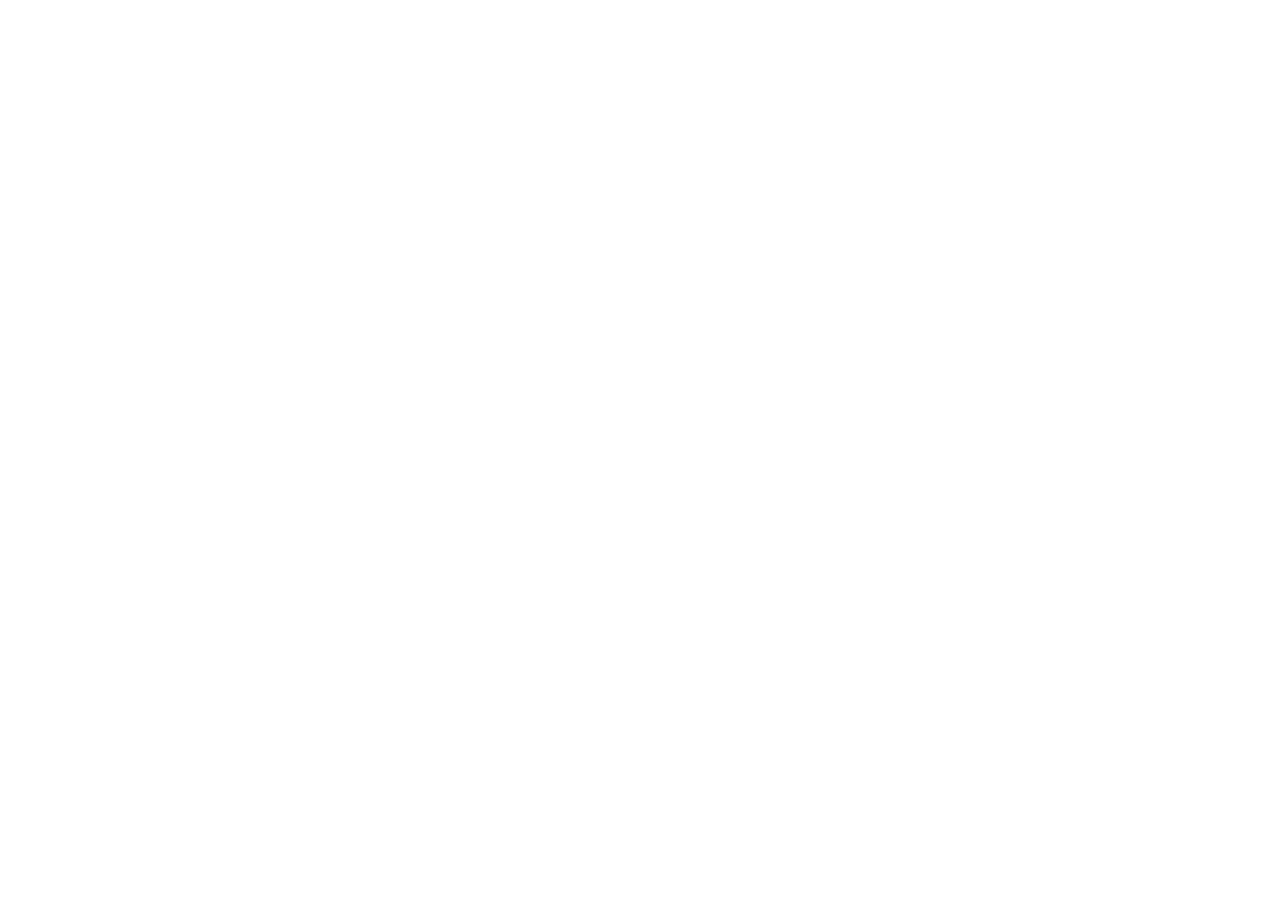
==== commit a16e776a: "chore: 旧 drill 地址改为跳转到独立 study 站点 学习站已迁到 ccccty/study 仓库（https://ccccty.github.io/study/）， 这里保留一个跳转页" ====
--- a/drill/index.html
+++ b/drill/index.html
@@ -3,889 +3,36 @@
 <head>
 <meta charset="utf-8">
 <meta name="viewport" content="width=device-width,initial-scale=1,viewport-fit=cover">
-<meta name="theme-color" content="#f5f6fa">
-<title>工程概念 · 每日一推</title>
+<meta name="robots" content="noindex">
+<title>已迁移到 ccccty.github.io/study</title>
+<link rel="canonical" href="https://ccccty.github.io/study/">
+<meta http-equiv="refresh" content="0; url=https://ccccty.github.io/study/">
 <style>
-:root{
-  --bg:#f5f6fa; --card:#ffffff; --ink:#131a2a; --ink2:#4b5568; --ink3:#8b93a5;
-  --line:#e4e7ef; --accent:#1b4b8f; --accent-2:#2563a8; --soft:#eef2fa;
-  --teal:#0d9488; --warn:#c2760a; --danger:#c0392b; --radius:16px;
-}
-*{box-sizing:border-box;margin:0;padding:0}
-[hidden]{display:none!important}
-html{-webkit-text-size-adjust:100%}
-body{
-  font-family:-apple-system,BlinkMacSystemFont,"Segoe UI","PingFang SC","Hiragino Sans GB","Microsoft YaHei",sans-serif;
-  background:var(--bg);color:var(--ink);line-height:1.65;
-  -webkit-font-smoothing:antialiased;padding-bottom:56px;
-  font-variant-numeric:tabular-nums;
-}
-button{font-family:inherit;cursor:pointer;border:none;background:none;color:inherit}
-.wrap{max-width:760px;margin:0 auto;padding:0 16px}
-
-/* ---------- header ---------- */
-header.top{position:sticky;top:0;z-index:30;background:rgba(245,246,250,.9);backdrop-filter:blur(12px);border-bottom:1px solid var(--line)}
-.top__bar{height:3px;background:var(--line)}
-.top__fill{height:100%;width:0;background:linear-gradient(90deg,var(--accent),var(--teal));transition:width .35s ease}
-.top__in{display:flex;align-items:center;justify-content:space-between;gap:12px;padding:12px 0 10px}
-.brand{display:flex;align-items:center;gap:9px;font-weight:700;font-size:15px;letter-spacing:.3px}
-.mark{width:22px;height:22px;border-radius:7px;background:linear-gradient(135deg,var(--accent),#3b7dd8);position:relative;flex:none}
-.mark::after{content:"";position:absolute;inset:6px;border-radius:50%;border:1.5px solid #fff;opacity:.9}
-.mark::before{content:"";position:absolute;left:60%;top:50%;width:9px;height:1.5px;background:#fff;transform-origin:0 50%;transform:rotate(-38deg)}
-.top__meta{display:flex;align-items:center;gap:14px;font-size:12.5px;color:var(--ink3)}
-.top__meta b{color:var(--accent);font-weight:700}
-.streak{display:inline-flex;align-items:center;gap:4px}
-.streak.on{color:#c2760a}
-
-/* ---------- tabs ---------- */
-nav.tabs{display:flex;gap:6px;background:var(--soft);padding:4px;border-radius:12px;margin:14px 0 18px}
-nav.tabs button{flex:1;padding:8px 6px;border-radius:9px;font-size:13.5px;font-weight:600;color:var(--ink2);transition:.18s}
-nav.tabs button.on{background:#fff;color:var(--accent);box-shadow:0 1px 3px rgba(20,30,60,.1)}
-
-/* ---------- card ---------- */
-.card{
-  background:var(--card);border-radius:var(--radius);padding:24px 22px 20px;
-  box-shadow:0 1px 2px rgba(20,30,60,.05),0 8px 24px rgba(20,30,60,.055);
-  border:1px solid rgba(228,231,239,.9);cursor:pointer;
-  animation:fadeUp .3s ease both;
-}
-@keyframes fadeUp{from{opacity:0;transform:translateY(8px)}to{opacity:1;transform:none}}
-.card__top{display:flex;align-items:center;gap:8px;margin-bottom:16px}
-.chip{font-size:11.5px;font-weight:600;padding:3px 9px;border-radius:99px;background:var(--soft);color:var(--accent);letter-spacing:.2px}
-.chip--new{background:#fdf4e3;color:var(--warn)}
-.chip--jd{background:#eaf6f3;color:#0b7268}
-.term{font-size:25px;font-weight:700;line-height:1.35;letter-spacing:-.2px;word-break:break-word}
-.term .en{display:block;font-size:12px;font-weight:500;color:var(--ink3);letter-spacing:.6px;text-transform:uppercase;margin-top:6px}
-.hint{margin-top:22px;font-size:12.5px;color:var(--ink3);display:flex;align-items:center;gap:7px}
-.hint::before{content:"";width:5px;height:5px;border-radius:50%;background:var(--accent);opacity:.55}
-.hint .kbd{display:inline-block;padding:1px 6px;border-radius:5px;border:1px solid var(--line);background:#fafbfe;font-size:11px;font-family:ui-monospace,monospace}
-
-.back{display:none;margin-top:6px}
-.card.revealed .back{display:block;animation:fadeUp .26s ease both}
-.card.revealed .hint{display:none}
-.sec{padding:14px 0;border-top:1px dashed var(--line)}
-.sec:first-child{border-top:none;padding-top:16px}
-.lbl{font-size:11.5px;font-weight:700;color:var(--ink3);letter-spacing:1.2px;margin-bottom:7px;display:flex;align-items:center;gap:6px}
-.lbl::before{content:"";width:3px;height:11px;border-radius:2px;background:var(--accent)}
-.one{font-size:15.5px;color:var(--ink);line-height:1.75}
-.pts{list-style:none;display:grid;gap:8px}
-.pts li{position:relative;padding-left:15px;font-size:13.8px;color:var(--ink2);line-height:1.72}
-.pts li::before{content:"";position:absolute;left:2px;top:9px;width:5px;height:5px;border-radius:50%;background:#c5cee0}
-.sec--use .lbl::before{background:var(--teal)}
-.sec--jd{background:#f3f7fd;margin:0 -10px;padding:13px 10px;border-radius:11px;border-top:none}
-.sec--jd .lbl::before{background:var(--accent)}
-.sec--jd p{font-size:13.8px;color:#22406e;line-height:1.72}
-.sec--trap{background:#fdf8f2;margin:4px -10px 0;padding:14px 10px;border-radius:11px;border-top:none}
-.sec--trap .lbl::before{background:var(--warn)}
-.sec--trap p{font-size:13.8px;color:#7a4a08;line-height:1.72}
-.sec--use p{font-size:13.8px;color:var(--ink2);line-height:1.72}
-
-/* ---------- rating ---------- */
-.rate{display:grid;grid-template-columns:repeat(4,1fr);gap:8px;margin-top:16px}
-.rate button{padding:11px 4px;border-radius:11px;font-size:13px;font-weight:600;border:1px solid var(--line);background:#fff;transition:.15s;color:var(--ink2)}
-.rate button:hover{transform:translateY(-1px);box-shadow:0 4px 12px rgba(20,30,60,.09)}
-.rate button span{display:block;font-size:10.5px;font-weight:500;color:var(--ink3);margin-top:1px}
-.rate .q0{border-color:#f0d5d1;color:var(--danger)}
-.rate .q3{border-color:#f3e2c7;color:var(--warn)}
-.rate .q4{border-color:#cfe0f2;color:var(--accent)}
-.rate .q5{border-color:#cbe8e2;color:var(--teal)}
-
-/* ---------- done ---------- */
-.done{background:#fff;border-radius:var(--radius);padding:40px 24px;text-align:center;border:1px solid var(--line);box-shadow:0 8px 24px rgba(20,30,60,.05)}
-.done h2{font-size:21px;margin-bottom:8px}
-.done p{font-size:13.5px;color:var(--ink3);margin-bottom:22px}
-.done__grid{display:grid;grid-template-columns:repeat(3,1fr);gap:12px;margin:0 0 24px}
-.done__grid div{background:var(--soft);border-radius:12px;padding:12px 8px}
-.done__grid b{display:block;font-size:20px;color:var(--accent)}
-.done__grid span{font-size:11.5px;color:var(--ink3)}
-.btn{display:inline-block;padding:11px 22px;border-radius:11px;background:var(--accent);color:#fff;font-size:13.5px;font-weight:600;transition:.15s}
-.btn:hover{background:var(--accent-2)}
-.btn--ghost{background:#fff;color:var(--accent);border:1px solid var(--line)}
-.btn--ghost:hover{background:var(--soft)}
-
-/* ---------- quiz ---------- */
-.qcard{background:#fff;border-radius:var(--radius);padding:24px 22px;border:1px solid var(--line);box-shadow:0 8px 24px rgba(20,30,60,.05)}
-.qask{font-size:12px;color:var(--ink3);letter-spacing:.5px;margin-bottom:12px}
-.qtext{font-size:17px;line-height:1.72;color:var(--ink);font-weight:500}
-.opts{display:grid;gap:9px;margin-top:22px}
-.opt{text-align:left;padding:13px 15px;border-radius:11px;border:1px solid var(--line);background:#fff;font-size:14px;transition:.15s;color:var(--ink2)}
-.opt:hover:not(:disabled){border-color:#c3d3ec;background:#fafbfe}
-.opt.right{border-color:#9ed4c8;background:#eefaf7;color:#0b6b60;font-weight:600}
-.opt.wrong{border-color:#eec2bb;background:#fdf1ef;color:#a33a2a}
-.opt:disabled{cursor:default;opacity:.85}
-.qexp{margin-top:18px;padding-top:16px;border-top:1px dashed var(--line);display:none}
-.qexp.on{display:block;animation:fadeUp .25s both}
-.qexp .t{font-weight:700;color:var(--accent);font-size:14px;margin-bottom:6px}
-.qexp p{font-size:13.5px;color:var(--ink2)}
-
-/* ---------- bank ---------- */
-.filters{display:flex;gap:7px;flex-wrap:wrap;margin-bottom:14px}
-.filters button{font-size:12.5px;padding:6px 11px;border-radius:99px;border:1px solid var(--line);background:#fff;color:var(--ink2)}
-.filters button.on{background:var(--accent);color:#fff;border-color:var(--accent)}
-.search{width:100%;padding:11px 14px;border-radius:11px;border:1px solid var(--line);background:#fff;font-size:14px;margin-bottom:12px;font-family:inherit;color:var(--ink)}
-.search:focus{outline:none;border-color:#b8cdec;box-shadow:0 0 0 3px rgba(27,75,143,.08)}
-.item{background:#fff;border:1px solid var(--line);border-radius:12px;margin-bottom:8px;overflow:hidden}
-.item__h{width:100%;text-align:left;padding:13px 15px;display:flex;align-items:center;gap:10px;font-size:14.5px;font-weight:600;color:var(--ink)}
-.item__h .dot{width:7px;height:7px;border-radius:50%;flex:none}
-.item__h .cat{margin-left:auto;font-size:11px;font-weight:500;color:var(--ink3);flex:none;white-space:nowrap}
-.item__b{display:none;padding:0 15px 14px;font-size:13.5px;color:var(--ink2);line-height:1.75}
-.item.open .item__b{display:block;animation:fadeUp .2s both}
-.item__b .k{color:var(--ink3);font-size:11.5px;font-weight:700;letter-spacing:.8px;display:block;margin:10px 0 3px}
-
-/* ---------- stats ---------- */
-.panel{background:#fff;border:1px solid var(--line);border-radius:var(--radius);padding:20px;margin-bottom:14px}
-.panel h3{font-size:13px;color:var(--ink3);letter-spacing:1px;font-weight:700;margin-bottom:14px}
-.kpis{display:grid;grid-template-columns:repeat(4,1fr);gap:10px}
-.kpis div{text-align:center}
-.kpis b{display:block;font-size:22px;color:var(--ink);font-weight:700}
-.kpis span{font-size:11.5px;color:var(--ink3)}
-.heat{display:grid;grid-template-columns:repeat(7,1fr);gap:5px}
-.heat i{aspect-ratio:1;border-radius:4px;background:#eceff6;display:block;position:relative}
-.heat i.l1{background:#d5e2f4}.heat i.l2{background:#a8c2e6}.heat i.l3{background:#5f8cc9}.heat i.l4{background:#1b4b8f}
-.cat-row{margin-bottom:11px}
-.cat-row__t{display:flex;justify-content:space-between;font-size:12.5px;color:var(--ink2);margin-bottom:5px}
-.cat-row__t b{color:var(--ink3);font-weight:600}
-.bar{height:6px;border-radius:99px;background:#eceff6;overflow:hidden}
-.bar i{display:block;height:100%;border-radius:99px;background:linear-gradient(90deg,var(--accent),#3b7dd8);transition:width .4s}
-.tools{display:flex;gap:9px;flex-wrap:wrap}
-.tools button,.tools label{padding:9px 15px;border-radius:10px;border:1px solid var(--line);background:#fff;font-size:13px;color:var(--ink2);cursor:pointer}
-.tools button:hover,.tools label:hover{background:var(--soft)}
-.tools .danger{color:var(--danger);border-color:#f0d5d1}
-.sel{padding:9px 12px;border-radius:10px;border:1px solid var(--line);background:#fff;font-size:13px;font-family:inherit;color:var(--ink2)}
-.foot{text-align:center;font-size:11.5px;color:#aab0bd;margin-top:26px;line-height:1.9}
-@media(max-width:520px){
-  .term{font-size:22px}
-  .rate{grid-template-columns:repeat(2,1fr)}
-  .kpis{grid-template-columns:repeat(2,1fr);gap:14px}
-  .card{padding:20px 17px 17px}
-  .sec--trap{margin:4px -6px 0;padding:13px 8px}
-}
+  :root{--ink:#1a2233;--ink2:#4b5568;--ink3:#8b93a5;--bg:#f5f6fa;--card:#fff;--line:#e6e9f0;--blue:#1b4b8f}
+  *{box-sizing:border-box;margin:0;padding:0;-webkit-tap-highlight-color:transparent}
+  body{font:15px/1.7 -apple-system,BlinkMacSystemFont,"Segoe UI","PingFang SC","Microsoft YaHei",sans-serif;
+       color:var(--ink);background:var(--bg);min-height:100vh;
+       display:flex;align-items:center;justify-content:center;padding:24px}
+  .box{background:var(--card);border:1px solid var(--line);border-radius:16px;
+       padding:28px 24px;max-width:420px;width:100%;text-align:center;
+       box-shadow:0 1px 2px rgba(16,24,40,.04),0 8px 24px rgba(16,24,40,.05)}
+  h1{font-size:17px;font-weight:600;letter-spacing:-.2px;margin-bottom:8px}
+  p{font-size:13.5px;color:var(--ink2);margin-bottom:18px}
+  a.btn{display:inline-block;background:var(--blue);color:#fff;text-decoration:none;
+        padding:11px 22px;border-radius:10px;font-size:14px;font-weight:500}
+  .url{display:block;margin-top:16px;font-size:11.5px;color:var(--ink3);word-break:break-all}
 </style>
 </head>
 <body>
-
-<header class="top">
-  <div class="top__bar"><div class="top__fill" id="bar"></div></div>
-  <div class="wrap top__in">
-    <div class="brand"><span class="mark"></span>工程概念 · 每日一推</div>
-    <div class="top__meta">
-      <span id="metaToday">今日 0/0</span>
-      <span class="streak" id="metaStreak">连续 0 天</span>
-    </div>
+  <div class="box">
+    <h1>这个地址已经搬到独立仓库</h1>
+    <p>工程概念卡片现在发布在 study 站点，内容和进度都在那边继续。</p>
+    <a class="btn" href="https://ccccty.github.io/study/">前往新地址</a>
+    <span class="url">https://ccccty.github.io/study/</span>
   </div>
-</header>
-
-<div class="wrap">
-  <nav class="tabs">
-    <button data-v="today" class="on">今日</button>
-    <button data-v="quiz">四选一</button>
-    <button data-v="bank">题库</button>
-    <button data-v="data">数据</button>
-  </nav>
-
-  <section id="v-today"></section>
-  <section id="v-quiz" hidden></section>
-  <section id="v-bank" hidden></section>
-  <section id="v-data" hidden></section>
-
-  <div class="foot">
-    间隔重复调度 · 本地存储 · 单文件离线可用<br>
-    加到手机主屏即可当作每日打卡
-  </div>
-</div>
-
-<script>
-/* ============================================================
-   数据：每条形如 [分类, 术语, 英文, 一句话定义, 要点(用|分隔), 工程用法, 易踩的坑]
-   ============================================================ */
-const RAW = [
-['sens','激光雷达','LiDAR / Light Detection and Ranging','用激光测距加扫描，直接得到目标距离并生成三维点云的主动传感器。','测距主流两条路线：dToF 直接飞行时间，用 SPAD 或 SiPM 数纳秒级计时；FMCW 调频连续波，用拍频解距离，还能同时得到径向速度|扫描形态：机械旋转 360 度、半固态 MEMS 微振镜或转镜、纯固态 OPA 光学相控阵与 Flash 泛光|核心指标：量程、点频（点/秒）、角分辨率、FOV、最小盲区、最低反射率、帧率|1550nm 的人眼安全阈值约为 905nm 的数十倍，可以堆功率换量程，但探测器要换 InGaAs，成本高','车端做三维障碍物检测、可行驶区域提取、建图与定位。进融合链路之前必须先完成外参标定与时间同步，否则后面的对齐全是错的。','「激光雷达不受光照影响」只在弱光成立：905nm 在强日照下仍有背景噪声。雨雾衰减远大于毫米波，恶劣天气还得靠毫米波兜底。'],
-['sens','毫米波雷达','Millimeter Wave Radar','用 24 或 77GHz 毫米波发射 FMCW 信号，测距、测速、测角的主动传感器。','车载主流 76 到 81GHz，带宽可达 4 到 5GHz，距离分辨率约等于 c 除以 2B，1GHz 带宽对应 15cm|输出四维点云（距离、方位、俯仰、多普勒速度），能直接测径向速度，这是相机和激光雷达都给不了的|波长毫米级，穿透雨雾烟尘好、成本低、全天候；代价是角分辨率差，且易受金属多径与井盖干扰|4D 成像雷达用 MIMO 虚拟阵列加多片级联把俯仰维做出来，替代部分激光雷达功能','AEB 与 ACC 的主传感器、盲区监测、雨雾场景兜底，速度这个直接量测量对跟踪滤波特别有价值。','静态金属目标（井盖、护栏、龙门架）会产生大量虚假点，所以雷达点云不能直接当障碍物，要先用 RCS、多普勒、高度三重过滤。'],
-['sens','超声波雷达','Ultrasonic Sensor','靠 40 到 58kHz 声波往返时间测距的短距传感器，倒车雷达就是它。','量程通常 0.2 到 5m，波束角几十度，成本极低；对棉布、雪这类吸声或软性物体反射很弱|测距靠飞行时间，声速随温度变化约 0.6m/s 每摄氏度，温差大的场景必须做温度补偿|余振（ringing）导致近距离存在盲区，探头刚发完波时听不到回波|自动泊车用 12 个超声做近距离泊位探测，与环视相机互补','低速近距离避障、泊车车位检测、料位与液位测量。','超声只能测最近的回波，多个目标重叠时分不清个数，也测不出方位，除非用阵列做相位差。别指望它做目标分类。'],
-['sens','车载相机与快门','Automotive Camera / Global vs Rolling Shutter','用 CMOS 图像传感器把光强转成电荷再读出成图像；快门类型决定运动目标的成像畸变。','卷帘快门逐行曝光，高速运动或补光闪烁时产生果冻效应和斜线畸变；全局快门整帧同时曝光，适合测距与高速场景|动态范围 HDR 决定逆光下是否丢细节，车载普遍用多曝光合成|低照度看量子效率与读出噪声，不是单纯看像素数|镜头畸变（桶形、枕形）必须靠内参模型校正','车道线、交通标志、目标分类的主传感器，与激光雷达做点云到像素的投影融合。','卷帘快门加激光逐点扫描，同一帧内像素的时间戳各不相同，高速场景的时空对齐误差可达几十毫秒。'],
-['sens','深度相机','RGB-D Camera','一次成像直接给每个像素深度的相机，三条主流路线：结构光、ToF、双目立体。','结构光投射已知编码图案，靠图案形变做三角测量，近距离精度高（毫米级），强光下失效|ToF 发射调制光测相位差，中远距、帧率高，但受多径与反射率影响大|双目靠视差加极线校正，不依赖主动光源，弱纹理区域（白墙）容易失效|共同短板：室外强日照、高反光与透明材质','机器人近距离抓取、人脸与手势、室内 SLAM，是低价激光雷达的替代方案。','「深度相机比激光雷达便宜所以能替代」——量程和室外鲁棒性差一个量级，实际只能做近距离补盲。'],
-['sens','IMU 与 MEMS 误差','Inertial Measurement Unit','加速度计加陀螺仪组成的惯性测量单元，靠积分给出姿态、速度、位置，误差随时间累积发散。','三类误差：零偏（可标定）、随机游走（不可标定）、标度因数与轴间耦合|陀螺零偏积分成角度漂移，加速度二次积分成位置漂移，所以纯 IMU 不能单独定位|MEMS 器件受温度影响大，要做温漂补偿与在线零偏估计|与轮速、视觉、GNSS 组合（松耦合或紧耦合）才能压住漂移','短时高频位姿预测、点云去畸变（运动补偿）、与激光雷达或视觉紧耦合做里程计。','高采样率不等于高精度。IMU 的价值在「高频且短期准」，长期必须靠外部观测约束，别指望它单独跑出轨迹。'],
-['sens','GNSS 与 RTK','GNSS / RTK / Integrated Navigation','卫星定位给绝对位置，RTK 与 PPK 用载波相位差分把精度从米级做到厘米级。','单点定位米级；RTK 需要基站或网络差分服务，固定解才到厘米级，浮点解分米级|城市峡谷、隧道、树荫下多路径与遮挡导致失锁，是自动驾驶定位的主要失效场景|组合导航（GNSS 加 IMU）用卡尔曼滤波做松耦合或紧耦合，失锁时靠 IMU 推算|PPP-RTK 免基站但收敛慢，需要几十秒','全局定位、地图匹配初值、多传感器融合里的绝对约束来源。','固定解指载波相位整周模糊度固定成功，不是精度固定。多路径环境下仍可能给出错误的固定解，必须做一致性检验。'],
-['sens','编码器','Encoder','把转角或转速转成电信号的传感器，分增量式与绝对式两类。','增量式输出 A/B 正交脉冲加 Z 零位，靠计数与方向判断，断电丢位置，需回零|绝对式（SSI、BiSS、多圈）上电即知角度，无需回零|四倍频：对 A/B 的上升沿和下降沿都计数，分辨率乘以 4|线数乘倍频除以每转等于角分辨率；轮式底盘用轮速积分做里程计','电机闭环（伺服、云台）、轮式里程计、机械臂关节反馈。','增量编码器丢脉冲（干扰或超速）会永久性累计误差，必须靠 Z 相或外部观测校正，单纯重试是没用的。'],
-['sens','事件相机','Event Camera','每个像素异步输出亮度变化事件（x、y、t、极性）的仿生传感器，微秒级延迟、超高动态范围。','只输出变化，数据稀疏且没有绝对亮度，于是动态范围可超 120dB、也没有运动模糊|时间分辨率微秒级，适合高速与低延迟场景|传统 CNN 不能直接用，需要事件帧、体素网格或图神经网络表示|成本高、生态小，多用于科研与高速避障','高速运动估计、低光 SLAM、无人机避障。','静态场景几乎无输出，纯事件相机无法做纹理匹配和回环检测，工程上基本都得配一台帧相机。'],
-['sens','相机内参与畸变','Intrinsics & Distortion Model','内参是像素坐标系与相机坐标系的投影关系（fx、fy、cx、cy），畸变模型描述透镜的非线性偏差。','针孔模型：u 等于 fx 乘 X 除 Z 再加 cx，fx 等于 f 除 dx，单位是像素|径向畸变 k1、k2、k3 对应桶形与枕形，切向畸变 p1、p2 来自透镜与传感器不平行|标定用棋盘格或圆点靶，张正友法先闭式解初值再做最大似然优化|鱼眼要用等距或等立体角模型，普通 k1k2 拟合不出来','去畸变、点云投影、三角测距、视觉 SLAM 的投影函数。','换镜头、变焦、撞击之后内参就失效了。温度变化会让焦距轻微漂移，高精度场景需要在线自标定。'],
-['sens','光电探测器 SPAD 与 APD','Photodetector: PIN / APD / SPAD / SiPM','把光子转成电信号的器件，是激光雷达的「眼睛」，灵敏度与量程由它决定。','PIN 光电二极管线性模式、无增益、便宜，905nm 直接探测常用它|APD 雪崩二极管内部倍增 10 到 100 倍，需要高压偏置与温度补偿|SPAD 单光子雪崩二极管工作在盖革模式，单个光子即可触发，需要淬灭电路，SiPM 就是 SPAD 阵列|InGaAs 覆盖 1550nm，成本高；硅的截止波长约 1100nm','dToF 激光雷达的接收端，SPAD 阵列可做固态 Flash 面阵。','SPAD 有死时间与后脉冲，强回波下会自我致盲。灵敏度高也意味着更容易被阳光和别的雷达误触发。'],
-
-['radar','FMCW 调频连续波','Frequency Modulated Continuous Wave','发射频率随时间线性上升的连续波，用回波与本振的拍频测距离，用多普勒测速度。','距离来自拍频 f 等于 2 乘 B 乘 R 除（c 乘 T）；速度来自相邻 chirp 之间的相位差|同时得到距离与速度，发射功率低，容易集成到 CMOS 芯片|距离分辨率由扫频带宽 B 决定，速度分辨率由相干处理总时长决定|锯齿波调制更常用，配二维 FFT 得到距离-多普勒图','车载 77GHz 雷达、液位计、测速雷达的核心体制。','「FMCW 测距准」要区分分辨率与精度：带宽决定分辨率，信噪比和算法决定精度，两件事不能混着说。'],
-['radar','多普勒与径向速度','Doppler Effect','目标与雷达相对运动导致回波频率偏移，偏移量与径向速度成正比。','f_d 等于 2 乘 v_r 除 λ；77GHz 下 1m/s 大约对应 513Hz|只能测径向分量，纯横向运动在雷达看来速度为零，这就是切向盲区|符号区分靠近与远离，静止目标 f_d 接近零，可据此滤掉静态杂波|速度直接量测是雷达相对相机的核心优势，跟踪时不用靠位置差分估计','目标速度估计、静止杂波抑制、卡车与护栏的区分。','横穿目标（俗称鬼探头）的径向速度接近零，雷达容易当静止物过滤掉，这是 AEB 漏检最经典的原因。'],
-['radar','距离分辨率与带宽','Range Resolution','能分辨两个目标的最小距离差，FMCW 下等于 c 除以 2B。','4GHz 带宽约 3.75cm，1GHz 带宽约 15cm|分辨率不是精度：精度靠信噪比与插值，分辨率靠带宽|大带宽受法规限制，76 到 81GHz 可用约 5GHz 带宽|激光雷达的距离分辨率由脉宽与计时精度决定，是另一个量级（cm 级）','选型时先算分辨率够不够分开「人加车」这类近距目标。','宣传「测距精度 ±5cm」的雷达可能带宽只有 1GHz，两个相距 10cm 的目标依然分不开。指标要看全。'],
-['radar','最大不模糊速度','Maximum Unambiguous Velocity','由 chirp 重复周期决定的速度测量上限，超过就发生速度模糊（混叠）。','v_max 等于 λ 除以（4 乘 T_c），T_c 为 chirp 周期|相邻 chirp 的相位差超过正负 π 就无法唯一解出速度|解模糊手段：多 PRF 参差、空时编码、多帧跟踪连续性检验|本质与时间采样定理同源，只是采样维度从时间换成了 chirp 序列','高速场景（150km/h 以上）选型必须核算 v_max，否则测速会跳变。','提高 v_max 要缩短 chirp 周期，代价是带宽与积分时间下降，距离分辨率与信噪比一起变差。这是典型的速度与距离折中。'],
-['radar','MIMO 虚拟阵列','MIMO Virtual Array','N 发 M 收天线通过正交波形形成 N 乘 M 个虚拟阵元，用少量硬件把角度分辨率做大。','虚拟阵元数等于 N 乘 M，等效口径变大，角分辨率近似 λ 除以（2 乘 N 乘 M 乘 d）|正交靠 TDM（分时）、FDM（分频）、DDM（多普勒分多址）实现|TDM 实现简单，但降低等效采样率，高速目标会出现耦合误差|多片级联可做到数百虚拟通道，这就是 4D 成像雷达的硬件基础','提升方位与俯仰分辨率，让雷达点云稠密到接近低线束激光雷达。','虚拟阵列的排布必须满足稀疏阵列理论（无冗余、低栅瓣），随便摆放会出现角度模糊（栅瓣），测角直接错。'],
-['radar','CFAR 恒虚警检测','Constant False Alarm Rate','用滑窗估计局部噪声功率并自适应设阈值，使虚警概率保持恒定。','CA-CFAR（单元平均）适合均匀杂波；GO 与 SO-CFAR 抗多目标与杂波边缘|阈值因子由给定虚警率 Pfa 与参考单元数反解得到|保护单元的作用是防止目标能量泄漏进噪声估计，把阈值抬高|本质是自适应门限检测，是雷达点云生成的最后一步','从距离-多普勒图中挑出目标点，输出点云给后续跟踪。','CFAR 在密集目标区会互相遮蔽：强目标抬高局部阈值，把旁边的弱目标一起吞掉。'],
-['radar','雷达截面积 RCS','Radar Cross Section','衡量目标对雷达波散射能力的等效面积，常用 dBsm 表示。','与尺寸、形状、材质、入射角、极化都有关，不是几何投影面积|金属平板正对时 RCS 很大，隐身设计靠外形偏折能量加吸波材料|人对 77GHz 的 RCS 约在 1 平方米量级，自行车与行人差异明显|RCS 可用于粗分类（车、人、杆）与虚警过滤','用 RCS 加多普勒加高度做点云过滤与粗分类，压掉井盖、龙门架这类虚警。','RCS 随视角剧烈起伏（闪烁现象），单帧 RCS 不是稳定特征，必须做多帧统计。'],
-['radar','4D 成像雷达','4D Imaging Radar','在距离、方位、速度之外补上俯仰维，输出带高度的稠密点云。','靠 MIMO 虚拟阵列加多片级联做出俯仰维，通道数可达数百|点云密度接近低线束激光雷达，同时保留速度信息，且全天候|可估高度，于是能区分高架桥与地面、识别低矮障碍|算力与数据率暴涨，需要片上 FFT 与专用处理链','低成本车型用它替代激光雷达做高速 NOA，或作为激光雷达的雨雾冗余。','俯仰分辨率仍远低于激光雷达，静态金属多径虚警问题没有消失，只是被更强的处理链压低了。'],
-['radar','雷达互扰','Radar Interference','多台雷达同时工作，A 的发射被 B 收到，形成虚假目标或底噪抬升。','表现为距离-多普勒图上的斜线、噪底抬升，严重时产生幽灵目标|缓解手段：随机化 chirp 参数（跳频、相位编码）、时隙协同、极化隔离|互扰是概率事件，随装车量上升会快速恶化，属于典型的规模效应问题|激光雷达也有互扰，905nm 机械式尤其明显，原理类似','量产车型的互扰测试；车队与路口场景要求算法对幽灵目标有鲁棒性。','互扰虚警是间歇性且位置随机的，靠单帧跟踪很难剔除，必须用多帧一致性检验。'],
-['radar','采样定理与混叠','Nyquist Sampling / Aliasing','采样率必须大于信号最高频率的 2 倍，否则高频会折叠成低频假象，且不可逆。','奈奎斯特频率等于 fs 除以 2，超过就发生混叠|工程上先做抗混叠模拟低通，再进 ADC 采样|欠采样（带通采样）可用于窄带高频信号，但需要精确设计中心频率与带宽|图像与点云的混叠表现为摩尔纹、栅瓣、伪影','ADC 选型、雷达与超声信号链设计、图像降采样前的抗混叠滤波。','采样之后再数字滤波无法恢复混叠成分，抗混叠必须发生在 ADC 之前。这是原理性的，不是工程技巧。'],
-['radar','FFT 与加窗','FFT & Windowing','把时域信号变换到频域；直接截断会产生频谱泄漏，加窗可抑制旁瓣但展宽主瓣。','频率分辨率等于 fs 除以 N，与补零无关，补零只做插值|矩形窗主瓣最窄但旁瓣最高（约 -13dB），汉宁与汉明旁瓣低但主瓣展宽|雷达的距离维与速度维都做 FFT，输出二维距离-多普勒图|旁瓣高会让强目标的泄漏淹没邻近弱目标','雷达距离-多普勒处理、振动分析、音频与超声处理。','「补零提高分辨率」是常见误解。补零只提高频谱的采样密度，让曲线更平滑，不提高真实的频率分辨能力。'],
-['radar','数字滤波器 FIR 与 IIR','FIR / IIR Filter','用离散卷积（FIR）或递归差分方程（IIR）改变信号频响的两类滤波器。','FIR 可做到严格线性相位、总是稳定，但阶数高、延迟大|IIR 用低阶就能实现陡峭过渡带，但相位非线性、存在稳定性风险|线性相位对多传感器时间对齐很重要，否则不同频率成分延迟不同，波形会被扭曲|设计方法：窗函数法与最小二乘用于 FIR，双线性变换用于 IIR','传感器去噪、IMU 低通、雷达杂波抑制。','滤波器的群延迟是固定的系统时延，做时间同步时必须显式补偿，否则标定与融合会出现系统性偏差。'],
-
-['fusion','外参标定','Extrinsic Calibration','求两个传感器坐标系之间的刚体变换（旋转 R 加平移 t），是融合的前提。','靶标法：共视标定板或角反射器，分别提取特征点后求解 PnP 或最小二乘|无靶标：基于运动的手眼标定、基于互信息或边缘对齐、基于深度连续性|精度评估看重投影误差（像素）或平面拟合误差（厘米）|外参随装配应力、温度、碰撞漂移，量产需要下线标定加在线自标定','点云投影到图像、BEV 融合、雷达与相机联合检测。','标定误差是系统性偏差，不会随数据量增大而消失。1 度的角度误差在 50m 处约造成 0.87m 的位置误差。'],
-['fusion','内参标定','Intrinsic Calibration (Zhang)','用平面棋盘格多姿态成像，闭式解出内参与外参初值，再做非线性优化。','单应矩阵提供 2 个约束，至少 3 个不同姿态才够解 5 个内参|初值靠闭式解，最终用 LM 最小化重投影误差|通常联合估计 k1、k2、p1、p2，k3 需要更多视角才能稳定|评价指标：平均重投影误差小于 0.3 像素算好','相机出厂标定、换镜头后重标、鱼眼与广角标定。','只用正对相机的棋盘格会让参数病态不可观，必须覆盖画面四角与不同倾斜角。'],
-['fusion','时间同步','Time Synchronization','让多传感器数据共享同一时间基准，是时空对齐的另一半。','硬同步：PPS 秒脉冲加 PTP、gPTP 触发曝光与采样，精度可达微秒级|软同步：用主机时间戳打点，受 USB、驱动、队列延迟影响，误差毫秒级且抖动大|融合要求时间误差小于「运动引起的位置误差容限」，高速时必须优于 10ms|相机时间戳应记曝光中点，而不是帧到达主机的时间','激光雷达与相机及 IMU 的联合标定、点云运动补偿、多雷达点云拼接。','帧率不同（相机 30Hz、雷达 10Hz、IMU 200Hz）不能靠「取最近帧」硬凑，必须插值位姿或做连续时间建模。'],
-['fusion','齐次变换与坐标链','Homogeneous Transform','用 4 乘 4 矩阵把旋转和平移合成一次线性运算，便于多级坐标系串联。','T 等于 [R t; 0 1]，逆变换等于 [R 转置, 负 R 转置乘 t]|坐标链：世界到车体到传感器，逐级相乘，左乘右乘不能搞反|左乘表示在父坐标系下变换，右乘表示在自身坐标系下变换，混用是高频 bug|点云变换用 T 乘齐次坐标，法向量只乘 R','手眼标定、点云配准、ROS 2 的 TF2 坐标树。','顺序错误（先旋转再平移 vs 先平移再旋转）是融合结果「差一点但找不到原因」的头号来源。务必拿小例子手算验证。'],
-['fusion','四元数与万向锁','Quaternion & Gimbal Lock','用 4 个分量表示旋转，避免欧拉角在俯仰正负 90 度时的自由度丢失。','万向锁：欧拉角三轴旋转在特定角度下有两轴重合，失去一个自由度|单位四元数表示旋转，乘法可组合，且双覆盖（q 与 -q 表示同一姿态）|插值用 SLERP，欧拉角直接线性插值会抖动甚至穿模|四元数不直观，调参与可视化时需要转回欧拉角','IMU 姿态、TF 变换、轨迹优化中的旋转参数化。','用欧拉角做优化变量会在万向锁附近数值爆炸，SLAM 与标定必须用四元数或李代数 so(3)。'],
-['fusion','手眼标定','Hand-Eye Calibration: AX = XB','求两个刚性连接的传感器或执行器之间的固定变换，靠多组相对运动构造方程。','经典形式 AX 等于 XB，A 与 B 是两次运动各自的相对位姿，X 为待求变换|先解旋转（用轴角或四元数），再解平移，两步分离能显著简化问题|至少需要两组旋转轴不平行的运动，否则退化不可解|激光雷达与 IMU、相机与机械臂都用这一套','多传感器外参、机械臂视觉引导（eye-in-hand 与 eye-to-hand）。','运动轨迹若近似平面或纯平移，旋转轴单一，导致平移分量不可观。标出来的数看着合理，其实是错的。'],
-['fusion','前融合与后融合','Early / Late Fusion','前融合在原始或特征层合并多模态数据，后融合在各自的检测结果层做融合。','前融合信息保留多、精度上限高，但对时空对齐极其敏感|后融合各传感器独立出目标框再关联，鲁棒、易调试、容错好，但信息损失大|特征级融合是折中：各自提特征后在 BEV 或查询空间对齐融合|量产倾向后融合加局部前融合的混合架构，兼顾可解释性与性能','激光雷达加相机加毫米波的目标检测与跟踪。','前融合不是越先进越好：外参误差 1 度时，前融合性能可能直接掉到不如单模态。架构选择要先看标定精度。'],
-['fusion','融合的三个层级','Data / Feature / Decision Level Fusion','按融合发生的位置划分的三个层级，信息损失依次增大、容错性依次增强。','数据级：原始信号或点云直接合并，要求同质或精确时空对齐|特征级：提取 embedding 或 BEV 特征后融合，方式有拼接、注意力、加权|决策级：各自输出类别与置信度，用贝叶斯、投票、D-S 证据理论合并|选择依据：传感器同质性、对齐精度、算力、可解释性要求','架构设计时的第一层决策，写方案与答辩必被问。','「数据级融合一定最好」忽略了传感器异质（点云 vs 像素）与失配风险，工业界很少真做原始数据级融合。'],
-['fusion','数据关联','Data Association','判断当前帧的检测与已有轨迹、或跨传感器目标之间是不是同一个东西。','代价矩阵加匈牙利算法求全局最优匹配（最小总代价）|代价常用 IoU、马氏距离（含协方差，比欧氏距离合理）、外观特征距离|先做门限（gating）剔除明显不可能的对，再求解|关联错误会导致轨迹交换，即 ID switch，是跟踪的核心难点','多目标跟踪、多传感器同一目标合并、SLAM 的数据关联。','贪心最近邻在目标交叉与遮挡时必然出错，必须做全局匹配加运动预测，不然目标一交叉 ID 就乱。'],
-['fusion','时空对齐','Spatio-Temporal Alignment','把不同传感器、不同时刻的观测统一到同一坐标系与同一时刻。','空间：外参变换加运动补偿，点云要按每点时间戳去畸变|时间：硬件同步加位姿插值，把观测投影到统一参考时刻|高速或大角速度时，10ms 错位可造成数十厘米偏移|评价方式：对齐后点云投影的边缘锐度、互信息','激光雷达与相机融合、多雷达拼接、BEV 时序融合。','只做空间标定不做时间去畸变，是激光雷达融合精度上不去的常见根因，而且很难从指标上看出来。'],
-['est','卡尔曼滤波','Kalman Filter','在「预测（状态方程）」与「校正（观测）」之间用协方差加权的最优线性估计器。','五步：预测状态、预测协方差、算卡尔曼增益、更新状态、更新协方差|增益 K 由预测不确定度 P 与观测噪声 R 自动权衡：P 大就更信观测，R 大就更信预测|前提是线性系统加高斯噪声，噪声统计特性必须已知或可估|工程上调 Q 与 R 本质是在调「信任谁」，不是纯数学问题','多传感器融合、目标跟踪、IMU 与 GNSS 组合、姿态估计。','Q 与 R 不是越大越好或越小越好：Q 太大会跟着噪声抖，R 太大会迟钝滞后。要从数据里估，别凭手感调。'],
-['est','扩展卡尔曼滤波','Extended Kalman Filter','把非线性系统在当前估计点做一阶泰勒展开（雅可比），然后套用卡尔曼滤波。','用雅可比矩阵线性化状态方程 f 与观测方程 h，其余步骤与 KF 相同|线性化误差在强非线性或大初始误差时会发散|雅可比推导极易出错，建议用数值求导交叉验证|激光雷达的距离-方位观测是典型非线性模型，必须用 EKF 或 UKF','EKF-SLAM、雷达目标跟踪（极坐标观测）、组合导航。','极坐标观测下直接对 x、y 用 KF 会产生有偏估计，必须改观测模型或用 UKF，不能硬套线性公式。'],
-['est','无迹卡尔曼滤波','Unscented Kalman Filter','用一组 sigma 点传播均值与协方差，避免求雅可比，且能达到二阶精度。','取 2n+1 个 sigma 点，经非线性函数传播后重构统计量|无需解析雅可比，实现简单，精度优于 EKF 的一阶线性化|计算量约为 EKF 的 2n+1 倍，n 为状态维数|对强非线性（大角度、极坐标）明显优于 EKF','姿态估计、雷达目标跟踪、高维非线性融合。','状态维数高（如 SLAM 的数千维）时 UKF 不可用，只能退回 EKF 或图优化。'],
-['est','粒子滤波','Particle Filter','用一组带权样本（粒子）近似任意形状的后验分布，能处理非高斯、多峰的情况。','采样、加权、重采样三步，重采样用来解决权重退化|粒子数决定精度，计算量随状态维数指数增长，即维数灾难|适合多假设场景，比如全局定位、绑架机器人问题|与蒙特卡洛定位（AMCL）同源','激光雷达全局定位、多模态后验、非高斯噪声下的状态估计。','粒子数不足会过早收敛到错误假设，重采样过度会造成样本贫化（粒子重复、失去多样性）。'],
-['est','互补滤波','Complementary Filter','用高通保留陀螺的短期动态、低通保留加速度计或磁力计的长期参考，再加权相加。','结构极简，计算量远小于 KF，适合在 MCU 上实时解算姿态|权重对应截止频率：α 越大越信陀螺，越平滑但响应越慢|Mahony 与 Madgwick 是它在 SO(3) 上的经典实现|只在「一个高频好、一个低频好」的互补特性下有效','STM32 上的 IMU 姿态解算、云台增稳、低成本飞控。','剧烈运动时加速度计测到的是重力加运动加速度，此时低频参考是错的，需要按加速度幅值动态调权。'],
-['est','ICP 点云配准','Iterative Closest Point','迭代最近点：找对应点、估计刚体变换、变换点云、重复直到收敛。','需要较好初值，否则容易陷入局部最优|点到点与点到面（point-to-plane）两类，后者收敛更快、精度更高|对应点用 KD-Tree 最近邻搜索，必须配外点剔除|输出配准残差可作为里程计与回环的置信度','激光雷达帧间里程计（scan-to-scan、scan-to-map）、点云拼接、标定。','ICP 假设最近点就是对应点，大位移或结构重复（长廊、隧道）时必然错配，必须靠 IMU 或轮速给初值。'],
-['est','NDT 配准','Normal Distributions Transform','把参考点云体素化成高斯分布，用概率密度评分代替最近点搜索的配准方法。','每个体素存均值与协方差，目标函数是待配准点落在参考分布中的似然|不需要显式找对应点，对初值要求比 ICP 宽松，计算更稳|体素尺寸是关键参数：大则鲁棒但精度低，小则反之|Autoware 里 NDT 是主力配准方法','城市道路激光雷达定位与建图、大场景配准。','体素过大时细结构（路沿、杆状物）被抹平，横向精度明显变差，做横向定位时要调小。'],
-['est','位姿图与因子图','Pose Graph / Factor Graph Optimization','把位姿作为节点、相对观测作为边（因子），最小化所有残差的加权平方和。','用非线性最小二乘（GN 或 LM）求解，靠 Hessian 的稀疏结构加速（舒尔补）|加一条回环边就能全局闭合，误差被分摊到整条轨迹|因子图可统一表达 IMU 预积分、视觉重投影、激光匹配等异构约束|后端的核心思路是「用全局一致性换掉递推累积误差」','LIO-SAM、VINS、Cartographer 的后端，多传感器紧耦合。','一条错误的回环边足以把整张图拉歪，必须有鲁棒核函数（Huber、Cauchy）与异常边剔除。'],
-['est','RANSAC','Random Sample Consensus','随机采样最小点集拟合模型，统计内点数量，迭代取内点最多的模型。','迭代次数由内点率与期望成功概率决定，内点率越低迭代次数爆炸|能容忍大量外点，是直线、平面、基础矩阵估计的标准工具|内点判定阈值直接影响结果，要按噪声尺度设|PROSAC 与 MLESAC 是其改进版','地面平面拟合、点云直线与圆柱检测、外参粗标定、视觉基础矩阵。','内点率低于约 10% 时所需迭代次数不可接受，纯随机采样在高维模型上效率极差，要换引导采样。'],
-['est','点云聚类','Euclidean Clustering / DBSCAN','把点云分成若干连通目标簇，欧式聚类按距离阈值生长，DBSCAN 按密度定义核心点。','欧式聚类用 KD-Tree 半径搜索加并查集或区域生长，参数只有半径与最小点数|DBSCAN 能识别任意形状并标记噪声点，无需预设簇数|K-Means 需要预设簇数且假设球状分布，对不均匀密度点云不友好|分割前通常先做地面分割与下采样','障碍物分割、目标级跟踪的输入、点云去噪。','两个紧贴的目标（并排行走的人）会被聚成一簇，只靠聚类无法分开，必须引入语义或模型拟合。'],
-['est','地面分割','Ground Segmentation','从点云中剥离可行驶地面，剩下的才是障碍物候选。','常用方法：RANSAC 平面拟合、射线栅格高度差、渐进形态学滤波、Patchwork 系列|坡度与起伏路面用单一平面拟合会误删真实地面|分割错误会导致「把坡道当障碍」或「把低矮障碍当地面」|输出通常转成栅格占据地图交给规划使用','障碍物检测前置、可行驶区域提取、点云配准的特征筛选。','地面分割的阈值同时决定漏检与误检，没有一组参数通吃所有场景，必须按场景调或做自适应。'],
-
-['mcu','STM32 家族与内核','STM32 / ARM Cortex-M','ST 基于 ARM Cortex-M 内核的 MCU 产品线，按内核与主频分成 F0、F1、F3、F4、F7、H7 等系列。','Cortex-M0 与 M0+ 极简低功耗，M3 主流，M4 带 DSP 与单精度 FPU，M7 高性能双发射，M33 带 TrustZone|F1（M3，72MHz）经典入门，F4（M4F，168 到 180MHz）带 FPU 做算法，H7（M7，480MHz）能跑轻量视觉与控制|外设差异才是选型关键：定时器数量、ADC 位数与速率、CAN FD、以太网、USB、DCMI|选型顺序：外设够不够、主频与 Flash/RAM、封装与温度等级','电机控制、传感器采集、底盘与云台实时控制，常与 Jetson 或工控机分工。','主频高不等于实时性好：中断延迟、总线争用、Flash 等待周期都会吃掉性能，要按最坏情况核算。'],
-['mcu','NVIC 中断优先级','Nested Vectored Interrupt Controller','Cortex-M 的嵌套向量中断控制器，用抢占优先级加子优先级决定谁先响应、能否打断。','数值越小优先级越高；抢占优先级决定能否嵌套，子优先级只决定同时挂起时的顺序|优先级分组决定抢占位与子优先位的位数分配|中断服务函数应尽量短，耗时逻辑丢给任务或主循环|高优先级中断过多会让低优先级饿死，实时性反而变差','电机换相与编码器捕获中断给最高优先级，通信与日志放低优先级。','在中断里调用阻塞 API（HAL_Delay、阻塞式 I2C 等待）会拖垮整个系统实时性，这是最常见的中断设计错误。'],
-['mcu','DMA 直接存储器访问','Direct Memory Access','外设与内存之间直接搬运数据，不占用 CPU，适合大批量与高速数据。','配置源地址、目的地址、传输长度、触发源，搬完产生中断|典型用途：ADC 连续采样、串口不定长接收（IDLE 加 DMA）、SPI 刷屏、DCMI 图像|双缓冲可实现「搬一块、算一块」而不丢数据|注意缓存一致性：带 D-Cache 的 M7 与 H7 需要 clean 与 invalidate，否则读到旧数据','多路传感器高频采样、图像与音频流、通信收发。','DMA 与 CPU 同时访问同一块内存会有总线仲裁与缓存一致性问题，H7 上「玄学 bug」多半来源于此。'],
-['mcu','时钟树与 PLL','Clock Tree / PLL','MCU 内部由外部或内部振荡源经 PLL 倍频、再分频后分配给内核与外设的时钟网络。','HSE 外部晶振精度高，HSI 内部 RC 启动快但不准|PLL 输出经 AHB 与 APB 分频得到 HCLK、PCLK1、PCLK2，各外设挂在不同总线|串口与 CAN 的波特率误差来自时钟精度，晶振不准会直接导致通信误码|改主频必须同步改 Flash 等待周期与电压调节档位','低功耗降频、高性能超频、串口与 CAN 波特率精确配置。','只改 PLL 不改 Flash latency 是典型的「上电就跑飞」原因，改时钟一定要对照手册的对应关系表。'],
-['mcu','看门狗','Watchdog (IWDG / WWDG)','独立看门狗靠内部低速时钟计数，窗口看门狗还要求喂狗时机落在窗口内。','IWDG 用 LSI，主时钟挂了也能复位，适合防死循环|WWDG 由 APB 时钟驱动，喂早了也复位，能发现程序跑飞或乱序执行|喂狗应放在「所有关键任务都正常完成」之后，而不是定时器中断里无脑喂|调试时常关看门狗，导致问题量产后才暴露','量产固件的最后一道防线，配合复位原因寄存器做故障统计。','在定时器中断里喂狗等于没装看门狗：主循环卡死了但中断还在跑，设备永远不复位。'],
-['mcu','低功耗模式','Sleep / Stop / Standby','逐级关闭内核、外设、时钟与电源域，换取更低的静态电流。','Sleep 只停内核，任何中断可唤醒；Stop 关掉大部分时钟，靠 EXTI 或 RTC 唤醒，SRAM 保留；Standby 断主电源域，SRAM 丢失|唤醒时间与功耗成反比，要按唤醒频率选档|外设漏电（上拉电阻、悬空引脚、未关外设时钟）常常比 MCU 本身更耗电|RTC 加低功耗定时器可做周期性唤醒采样','电池供电的传感节点、无线采集器、待机唤醒。','悬空的 GPIO 输入会因电平抖动产生漏电，低功耗设计必须把未用引脚设成模拟输入或固定电平。'],
-['mcu','Bootloader 与 OTA','Bootloader / Over-the-Air Update','上电先跑 Bootloader，由它决定跳转到 App 还是进入升级流程。','Flash 分区：Bootloader、App A、App B（双备份）、参数区|升级流程：接收固件、校验（CRC 与签名）、写备份区、置标志、重启后由 Bootloader 搬运或切换|必须做断电保护：标志位与固件完整性校验缺一不可，否则变砖|回滚机制：新固件启动失败（未按时喂狗或未置成功标志）自动回退旧分区','车机、域控制器、底盘 ECU 的远程升级。','只做 CRC 不做签名校验，等于任何人都能刷入任意固件，这是车规安全审计的必查项。'],
-['mcu','栈溢出','Stack Overflow','栈用于函数调用、局部变量与中断现场保存，溢出会踩坏相邻内存导致随机跑飞。','栈大小在启动文件或链接脚本里定义，中断嵌套会额外占用|大数组、递归、printf 系列是栈杀手|检测手段：栈填充魔数后查水位、用 MPU 设栈底保护页|堆（malloc）碎片化在长期运行的嵌入式里是隐患，很多编码规范直接禁用动态内存','RTOS 任务栈分配、中断栈规划、稳定性压测。','「编译通过、跑一会儿才崩」的随机 HardFault，八成是栈溢出或野指针，而不是业务逻辑写错。'],
-['mcu','RTOS 调度与优先级反转','Priority Inversion','抢占式优先级调度下，高优先级任务因等待被低优先级任务占用的资源，而被中优先级任务间接阻塞。','链路：低优先级持锁，中优先级抢占 CPU，高优先级等锁超时|解决：优先级继承（持锁时临时提升到等待者优先级）或优先级天花板|FreeRTOS 互斥量默认支持优先级继承，二值信号量不支持|还要关注任务栈、tick 精度、临界区长度、中断与任务的优先级设计','实时控制系统（电机、底盘）的任务划分与资源设计。','用二值信号量当互斥锁用，就没有优先级继承保护。1997 年火星探路者号就是栽在这个坑上，反复重启。'],
-['mcu','队列、信号量、互斥量','FreeRTOS IPC','任务间通信与同步的三件套：队列传数据、信号量做同步与计数、互斥量保护共享资源。','队列是值拷贝，适合小结构体；大块数据应传指针并约定所有权|二值信号量做事件通知，计数信号量做资源池或事件计数|互斥量有优先级继承，还有递归版本（同一任务可重复获取）|中断里只能用 FromISR 版本的 API','采集任务到处理任务的数据流水线、中断到任务的延迟处理。','在中断里调用非 FromISR 的 API 会破坏内核状态；在临界区里做耗时操作会让实时性全面下降。'],
-['mcu','PWM 与占空比','Pulse Width Modulation','用固定频率方波，通过调节高电平占比等效出不同的平均电压。','平均电压等于占空比乘供电电压；频率要远高于负载响应（电机 10kHz 以上避噪音，LED 1kHz 以上避闪烁）|电机调速要配 H 桥或驱动芯片，必须设死区时间防止上下管直通|舵机用 50Hz 加 0.5 到 2.5ms 脉宽对应角度，是脉宽而不是占空比思维|互补 PWM 加死区加刹车（break）是电机控制标配','电机调速、灯光调光、加热功率控制、粗糙的 DAC 替代。','死区时间太小会炸管，太大则低速转矩脉动明显、效率下降，这是硬件与固件要一起调的参数。'],
-['mcu','ADC 采样','Analog to Digital Converter','把模拟电压量化成数字量，位数决定分辨率，参考电压决定量程。','分辨率等于 Vref 除以 2 的 n 次方，12 位 3.3V 约 0.8mV；但真正反映精度的是有效位数 ENOB|采样时间要匹配源阻抗：高阻信号源必须加长采样时间或加运放缓冲|噪声抑制：过采样加平均（每 4 倍过采样约提升 1 bit）、差分输入、参考电压去耦|采样率要满足抗混叠要求，必要时加硬件低通','电位器与传感器采集、电流采样（配分流电阻）、电池电压监测。','只看 12 位分辨率就宣称精度 0.8mV 是错的，参考电压温漂、噪声、INL 与 DNL 都会吃掉有效精度。'],
-['bus','UART 串口','Universal Asynchronous Receiver-Transmitter','异步串行通信，双方约定波特率，靠起始位与停止位对齐，不需要时钟线。','帧格式：起始位、数据位（5 到 9）、可选校验、停止位，8N1 最常见|波特率误差需小于 2 到 3%，否则采样点漂移导致误码|点对点、全双工、没有地址概念，多机要么自定义协议要么改用 RS485|调试口、GPS 模块、蓝牙模块的主力接口','与上位机或模块通信、日志输出、GPS 与蓝牙模块。','「能收到数据就算通」是错觉：高波特率下时钟误差会变成偶发误码，要做误码率测试并看波形。'],
-['bus','I2C 总线','Inter-Integrated Circuit','两线（SCL 与 SDA）同步串行总线，支持多主多从，靠从机地址区分设备。','开漏输出加上拉电阻，7 位地址可扩展为 10 位；速率 100k、400k、1M 甚至 3.4M|时序要素：起始与停止条件、ACK 与 NACK、时钟延展（clock stretching）|总线电容上限约 400pF，挂太多设备或线太长波形会变差|多设备地址冲突时要改地址引脚或加 I2C 多路复用器','IMU、EEPROM、温湿度传感器、OLED 小屏、电源管理芯片配置。','从机在传输中被复位会把 SDA 一直拉低导致总线锁死，必须用 9 个时钟脉冲（或手动翻转 SCL）恢复总线。'],
-['bus','SPI 总线','Serial Peripheral Interface','四线（SCLK、MOSI、MISO、CS）同步串行，全双工、高速、无地址，靠片选区分从机。','速率常见几十 MHz，适合大批量与高速外设|四种模式由 CPOL 与 CPHA 决定，主从必须一致，否则数据整体错位|多从机用独立 CS 线或菊花链，CS 数量受 GPIO 限制|没有应答机制，可靠性全靠上层协议校验','Flash、SD 卡、LCD、高速 ADC、无线模块。','长线或高速下 MISO 反射与串扰明显，需要串联小电阻并保证地回流完整，不能像板上短线那样随便走。'],
-['bus','CAN 总线','Controller Area Network','差分两线、多主、广播式总线，靠 ID 仲裁与 CRC 保证车载通信的可靠性。','标准帧 11 位 ID，扩展帧 29 位 ID；速率 125k、250k、500k、1M|差分电平抗共模干扰，两端各 120 欧终端电阻匹配总线阻抗|非破坏性仲裁：ID 越小优先级越高，仲裁失败方自动退让并在总线空闲后重发|错误处理：错误计数加主动错误、被动错误、总线关闭三态','整车 ECU 通信、电机驱动器、BMS、底盘控制。','终端电阻只在总线两端各一个，中间节点加电阻会造成阻抗失配，通信时好时坏极难排查。'],
-['bus','CAN FD','CAN with Flexible Data-rate','CAN 的升级版，数据段可变速率（最高 5 到 8Mbps），单帧数据最长 64 字节。','仲裁段仍用低速保证兼容，数据段切高速（BRS 位），收发器必须支持|一帧最多 64 字节，大幅降低协议开销与总线负载|CRC 加强并含填充位计数，可靠性更高|与传统 CAN 节点混用时，老节点会因高速数据段报错，需要网关隔离','新车型域控、雷达与摄像头大数据量传输、OTA 刷写。','只改控制器配置不够，收发器、线束、终端匹配都要跟着升级，否则高速段误码率飙升。'],
-['bus','CAN 仲裁机制','Arbitration','多个节点同时发送时，靠 ID 逐位比较的线与逻辑实现无破坏仲裁。','显性位（0）压过隐性位（1）；发送隐性却读到显性的节点立即退出|ID 数值越小优先级越高，实时性靠 ID 规划保证|仲裁失败不丢数据，会在总线空闲后自动重发|总线负载超过 70% 后，低优先级报文的延迟抖动急剧增大','报文 ID 规划（安全相关报文分配小 ID）、实时性分析。','把高频日志类报文给了小 ID，会挤掉安全关键报文的时隙，这是典型的 ID 规划事故。'],
-['bus','RS485 与 Modbus','RS-485 / Modbus RTU','差分半双工总线，多点组网、抗干扰强、传输距离可达 1200m，Modbus 是其上最常见的应用层协议。','半双工两线（A、B），需要方向控制（DE 与 RE），主从轮询无冲突|终端电阻加偏置电阻保证空闲态电平确定|Modbus RTU 用功能码加寄存器地址访问，01、03、04、06、16 最常用|共模电压范围有限，长距离与强干扰需隔离收发器并处理地线','工业传感器、电表、变频器、PLC 组网。','多节点星形布线会破坏差分阻抗，RS485 必须手拉手（菊花链）走线，星形布线是最常见的现场错误。'],
-['bus','车载以太网与 TSN','Automotive Ethernet / TSN','单对双绞线（100BASE-T1、1000BASE-T1）的车载以太网，配合 TSN 提供确定性时延。','100BASE-T1 只用一对线，全双工，线束重量大幅下降；速率有 100M、1G、10G|TSN 关键标准：802.1AS 时间同步（gPTP）、802.1Qbv 时间感知整形、802.1Qav 信用整形|面向服务的通信（SOME/IP）替代信号导向的 CAN 矩阵|用于摄像头与激光雷达大数据量传输、域控之间的骨干网','智能驾驶域控与传感器之间、座舱域的高速链路。','「以太网带宽大就没有实时性问题」是误解：没有 TSN 整形时，突发流量会造成毫秒级排队抖动，对控制闭环是致命的。'],
-['bus','EtherCAT','EtherCAT','基于以太网的工业实时总线，从站用专用 ESC 芯片在帧经过时硬件级读写，实现微秒级同步。','主站发一帧遍历所有从站，从站在帧飞行中读写数据，无需逐站收发|分布式时钟 DC 可实现优于 100ns 的同步精度|拓扑灵活（线、树、环），支持热连接|周期可做到 100 微秒甚至更低，抖动极小','多轴伺服同步、机器人关节控制、高速 IO。','EtherCAT 的实时性依赖专用从站芯片与主站实时补丁，普通网卡加非实时系统跑不出标称性能。'],
-['bus','差分信号与终端电阻','Differential Signaling / Termination','用一对互补信号传输，接收端取差值，共模噪声被抵消。','差分对的共模抑制比决定抗干扰能力，前提是两根线走线对称|阻抗不连续会产生反射，终端电阻用于匹配（CAN 与 RS485 都是 120 欧）|差分对内等长等距、参考地完整是 PCB 设计铁律|单端信号在长线与高速下更易受串扰与地弹影响','CAN、RS485、以太网、USB、LVDS 的物理层设计。','差分不等于免疫干扰：走线不对称时差模噪声照样进来，还会转换成共模辐射，反过来恶化 EMI。'],
-['bus','I2C 死锁恢复','Bus Recovery','从机在传输中途被复位导致 SDA 持续拉低，主机无法产生起始条件的故障。','成因：主机复位或掉电、从机电源跌落、EMI 干扰造成时序错位|恢复：把 SCL 切成 GPIO 手动输出 9 个以上时钟直到 SDA 释放，再补一个 STOP|根治：加总线复位芯片、匹配上电时序、软件层加超时与重试|预防：每次 I2C 操作设超时，超时后执行总线恢复而不是死等','量产固件的健壮性设计、现场故障排查。','只加重试不做总线恢复，遇到真死锁会无限重试卡死。HAL 库默认的阻塞式 I2C 没有超时保护。'],
-
-['deploy','INT8 量化','Quantization','把 FP32 的权重与激活映射到 8 位整数，用 scale 与 zero_point 做线性近似，换取数倍加速与显存下降。','对称量化用于权重，非对称量化用于激活（保留零点以对齐 0）|PTQ 训练后量化快，但精度依赖校准集的代表性；QAT 量化感知训练在训练中模拟量化误差，精度更好|敏感层（首尾层、检测头、LayerNorm）常保留 FP16|收益：TensorRT 与昇腾上 INT8 通常是 FP16 的两倍吞吐，显存降一半','边缘端实时检测与分割，把模型塞进 Jetson 或 Atlas。','校准集与真实场景分布不一致时，量化掉点会集中在小目标与低照度这类长尾样本上，平均精度根本看不出来。'],
-['deploy','剪枝与蒸馏','Pruning / Knowledge Distillation','剪枝去掉冗余通道或权重，蒸馏用大模型（教师）的软标签指导小模型（学生）。','结构化剪枝（整通道）才能真正加速，非结构化稀疏在通用硬件上收益有限|蒸馏损失等于硬标签交叉熵加软标签 KL 散度，温度 T 调节软标签的平滑度|特征蒸馏（对齐中间层）通常比只蒸 logits 更有效|剪枝后必须微调恢复精度，剪枝率与精度是帕累托曲线','把服务器模型压到车端或嵌入式的算力预算内。','剪枝率高时精度断崖式下跌，而且不同硬件对稀疏支持差异极大，「理论 FLOPs 降了」不等于「实际变快」。'],
-['deploy','ONNX 与 TensorRT','ONNX / TensorRT','ONNX 是模型交换格式，TensorRT 是 NVIDIA 的推理优化引擎，负责图层融合、精度校准与 kernel 自动调优。','流程：PyTorch 导出 ONNX（opset 版本要对），再用 TensorRT 构建 engine|engine 与 GPU 型号、TRT 版本、最大 batch 与形状绑定，跨设备不可复用|动态 shape 需要设 optimization profile，否则要重建 engine|常见坑：不支持的算子需要 plugin 或改写；NMS 这类后处理放 CPU 还是 GPU 影响很大','Jetson、Orin 与服务器端的推理部署。','在 A 机器构建的 engine 拷到 B 机器可能直接崩或极慢，必须在目标机上构建。'],
-['deploy','昇腾 CANN 与 ATC','Ascend CANN / ATC','华为昇腾的软件栈，用 ATC 把模型转成离线 om 模型，由 AscendCL 在 NPU 上推理。','流程：PyTorch 到 ONNX，再用 ATC 指定 soc_version、输入 shape 与精度模式，产出 om|精度模式：fp32、fp16、allow_mix_precision、int8（需配量化校准）|图像预处理要配 AIPP，硬件编解码缩放走 DVPP，否则 CPU 预处理成为瓶颈|Atlas 200 DK 与 310B 用 AscendCL 管理内存与推理','国产化替代方案，Atlas 系列边缘设备部署。','忘记开 AIPP 或 DVPP，让 CPU 做 resize，会把整体延迟吃掉一半以上。部署优化常卡在预处理，不在模型。'],
-['deploy','算子融合','Operator Fusion','把多个相邻算子合并成一个 kernel，减少访存与启动开销。','常见融合：Conv 加 BN 加 ReLU、Add 加 LayerNorm、MatMul 加 Add|收益来自减少 HBM 的读写次数，是访存受限模型的主要加速手段|框架与编译器自动完成（TensorRT、TVM、XLA），也可手写融合算子|融合受内存布局与对齐约束，某些组合反而更慢','推理引擎优化、自定义算子开发。','只看 FLOPs 判断优化收益会失准，访存受限的层（逐元素运算、归一化）才是融合的主战场。'],
-['deploy','Roofline 模型','Roofline Model','用算力上限与带宽上限两条线界定 kernel 的性能天花板，判断是算力受限还是访存受限。','计算强度等于 FLOPs 除以传输字节数，低于拐点即为访存受限，此时堆算力无效|多数卷积与逐元素算子在边缘设备上是访存受限|优化方向不同：访存受限要减少数据搬运（融合、量化、复用），算力受限要减少计算量（剪枝、低秩）|实测用 profiling 工具看带宽利用率与 MAC 利用率','性能瓶颈定位、部署方案选型、算力预算评估。','「TOPS 高就一定快」是外行判断：标称 TOPS 是峰值，实际吞吐受带宽、算子支持度与调度开销共同限制。'],
-['ros2','ROS 2 架构与 DDS','ROS 2 / DDS','分布式机器人中间件，节点通过 DDS 以话题、服务、动作三种模式通信，没有中心 master。','底层用 DDS（FastDDS 或 CycloneDDS）做自动发现与 QoS 协商，天然分布式|通信模式：话题是异步流，服务是同步请求响应，动作是长任务带反馈与取消|生命周期节点（managed node）便于状态管理与故障恢复|支持多机、实时（配 RT 内核）与安全（SROS2）','机器人或无人车的感知到决策到控制软件架构，小型 ROS 2 底盘也用这套。','默认 DDS 在多机与大流量时会出现发现风暴与丢包，需要调 QoS、限制网卡、拆分 domain，不是装上就能用。'],
-['ros2','ROS 2 QoS','Quality of Service','一组描述可靠性、时效性与持久性的策略，决定通信双方能否匹配以及丢包行为。','Reliability：RELIABLE 会重传（TCP 风格），BEST_EFFORT 丢了就丢（UDP 风格）|Durability：VOLATILE 与 TRANSIENT_LOCAL（给后加入的订阅者补发历史）|History：KEEP_LAST 的深度决定队列长度，传感器数据常用 1 只取最新|双方 QoS 不兼容时不会报错，而是静默收不到数据，这是排查大坑','高频点云与图像用 BEST_EFFORT 加 depth 1，控制指令用 RELIABLE。','传感器数据设成 RELIABLE 且队列很深，会导致延迟持续累积（越跑越滞后），实时系统必须主动丢旧帧。'],
-['deploy','推理延迟与吞吐','Latency vs Throughput','延迟是单次端到端耗时，吞吐是单位时间处理量，两者常此消彼长。','batch 增大会提升吞吐但抬高单帧延迟，实时系统通常 batch 等于 1|端到端延迟等于采集加传输加预处理加推理加后处理加下发，模型只占其中一部分|流水线并行（多流、多线程）能提升吞吐而基本不增加延迟|控制闭环对延迟的抖动（jitter）比对绝对值更敏感','实时感知系统设计、算力预算分配。','只优化模型推理时间而忽略预处理与后处理，通常只能拿到端到端收益的 30% 到 50%。'],
-['deploy','TOPS 的陷阱','TOPS Caveats','TOPS 是理论峰值算力，且各厂商口径不同（INT8 还是 INT4、含不含稀疏），与实际可用算力差很远。','稀疏算力常被标成两倍，而实际模型未必稀疏|有效算力受内存带宽、算子覆盖率与调度效率限制，实际利用率常在 20% 到 50%|不同厂商口径不可直接横向比较|评估要看目标模型在目标设备上的实测帧率与功耗','硬件选型、方案答辩、算力预算。','拿厂商标称 TOPS 做横向对比是新手错误，同 TOPS 的两块板实测可能差两到三倍。'],
-
-['auto','ISO 26262 与 ASIL','Functional Safety / ASIL','道路车辆功能安全标准，按危害事件的严重度、暴露率、可控性定出 ASIL A 到 D 等级并规定开发流程。','ASIL 由 S（严重度 S0 到 S3）、E（暴露率 E0 到 E4）、C（可控性 C0 到 C3）组合确定|等级越高要求越严：硬件失效率指标（SPFM 与 LFM）、开发流程、验证与确认|ASIL 分解：一个高等级需求可拆成两个独立的低等级实现|QM 表示无功能安全要求，但仍要走标准的质量流程','域控与 ECU 开发、感知算法的安全论证、供应商准入。','ASIL 是「危害事件」的属性而不是「零件」的属性，同一个 ECU 的不同功能可以有不同 ASIL。'],
-['auto','SOTIF','ISO 21448 预期功能安全','处理「系统没坏但设计不足」导致的不合理风险，主要针对感知与算法。','触发条件导致功能不足，进而产生危害行为，是分析主线|分四象限：已知安全、已知不安全、未知不安全、未知安全，工作就是把后两者往前两者搬|手段：场景库、仿真、影子模式、限定运行域 ODD、驾驶员监控|与 26262 互补：26262 管失效，21448 管性能局限','智能驾驶感知与决策的安全论证，L2+ 与 L3 准入的必答项。','感知的漏检不属于 26262 的随机硬件失效，用 26262 的方法论去论证它是张冠李戴。'],
-['auto','AUTOSAR CP 与 AP','AUTOSAR Classic / Adaptive','汽车开放系统架构，Classic Platform 面向深嵌入式实时 ECU，Adaptive Platform 面向高性能 POSIX 计算平台。','CP：静态配置、OSEK 风格 OS、RTE 抽象层、BSW 分层（MCAL、ECU 抽象、服务层），强实时、资源受限|AP：基于 POSIX 加 C++14 与 C++17，面向服务（ara::com），支持动态部署与 OTA，跑在高算力 SoC|两者通过 SOME/IP 或信号网关互通|价值在于让不同供应商的软件可集成、可复用、可移植','域控与 ECU 的软件架构、量产项目的软件分层规范。','AP 不是 CP 的升级版而是另一条赛道：硬实时控制仍归 CP，AP 处理不了微秒级闭环。'],
-['auto','FMEA','Failure Mode and Effects Analysis','自下而上枚举「怎么坏、什么后果、多严重、多难发现」，输出改进优先级。','分 DFMEA（设计）与 PFMEA（过程）；核心是 S 严重度、O 发生度、D 探测度三因子|RPN 等于三者相乘，但现代做法更强调 S 与行动优先级 AP，因为 RPN 会掩盖高严重度问题|必须随设计变更同步迭代，不是一次性文档|与 FTA（自上而下的故障树）互补使用','硬件与结构设计评审、工艺过程控制、质量体系审核。','RPN 一刀切（比如大于 100 才改）会漏掉「严重度高但发生度低」的问题，S 高的项必须无条件关注。'],
-['auto','8D 报告','Eight Disciplines','八步问题解决法，从组建团队到防止再发生，是制造业处理客户投诉的标准格式。','D1 组建团队，D2 描述问题，D3 临时遏制，D4 根本原因，D5 永久措施，D6 实施验证，D7 预防再发，D8 团队认可|D3 与 D4 的区别：先止血再治病，很多人会跳过 D3|根因要分「发生根因」与「流出根因」，后者决定检验环节怎么改|闭环证据：验证数据加修订后的文件编号','客诉处理、量产质量问题、供应商质量管理。','把 8D 写成「原因：员工疏忽；措施：加强培训」等于没做。根因必须落到系统、设计或工艺的可验证改动上。'],
-['auto','SPC 与 Cpk','Statistical Process Control','用控制图区分正常波动与异常波动，用 Cpk 衡量过程能力。','控制图（Xbar-R、I-MR）的判异准则看趋势、连续点、超出正负 3 sigma|Cp 只看离散度（要求过程中心与规格中心重合），Cpk 同时考虑偏移|Cpk 大于等于 1.33 是常见量产门槛，关键特性要求 1.67|前提是过程稳定且数据近似正态，非正态要换方法','量产尺寸与性能特性的过程监控、供应商能力评估。','过程不受控（有异常点）时算出的 Cpk 没有意义，顺序是：先判稳，再算能力。'],
-['auto','MSA 与 GR&R','Measurement System Analysis','评估量具的重复性（同一人多次）与再现性（不同人之间）占总变差的比重。','GR&R 占比小于 10% 可接受，10% 到 30% 有条件接受，大于 30% 不可用|分辨力不足（量具精度低于公差的十分之一）是一切问题的根源|还要看偏倚、线性与稳定性|测量系统吃掉太多变差，会让你把好件判坏、坏件判好','上线前的量具验收、质量问题排查（先确认是不是测量问题）。','数据「时好时坏」先怀疑工艺，其实一半概率是量具、夹具或操作手法的问题。MSA 要在 SPC 之前做。'],
-['auto','IP 防护等级','IEC 60529 Ingress Protection','防尘防水等级，第一位 0 到 6 防固体，第二位 0 到 8 防水。','IP67 表示完全防尘加短时浸水（1m、30 分钟）；IP68 的浸水条件由厂商标称|IP69K 是高压高温喷水，用于冲洗场景，与 IP68 不是包含关系|密封靠 O 圈、密封胶与透气阀（防水但透气，防凝露）|防护等级与散热是矛盾的：全密封无法对流散热，只能靠壳体导热','户外传感器与整机结构设计、可靠性验证（淋雨与浸水试验）。','IP 等级是新鲜试样的实验室结果，老化、装配公差、线缆出口才是实际进水的真正入口。'],
-['auto','EMC 与 EMI','Electromagnetic Compatibility','电磁兼容等于自己不干扰别人（EMI）加不被别人干扰（EMS），三要素是源、耦合路径、敏感体。','传导骚扰在 150kHz 到 30MHz 走线缆，辐射骚扰在 30MHz 以上走空间|抑制手段分三路：源头（降低 dv/dt、展频、缓冲）、路径（滤波、屏蔽、接地）、受体（TVS、共模电感）|共模与差模要分开治：共模走 Y 电容与共模电感，差模走 X 电容|整车与整机要过 CISPR 25、ISO 11452、GB 18655 等标准','车载电子设计、传感器线束布置、产品认证。','EMC 问题九成出在「地」和「线束」上，改电路板之前先查回流路径与线束走向，能省下大量试错。'],
-['auto','LDO 与 DCDC','LDO vs Switching Regulator','LDO 线性降压无开关噪声但效率低，DCDC 开关降压效率高但有纹波与 EMI。','LDO 效率约等于 Vout 除以 Vin，压差大时发热严重（功耗等于压差乘电流）|DCDC 效率 85% 到 95%，但需要电感电容，存在开关纹波与辐射|噪声敏感电路（ADC 基准、射频、模拟前端）常用 LDO 后级供电，前级用 DCDC 降压|LDO 的 PSRR 随频率下降，高频抑制能力有限','传感器与模拟电路供电、电池设备的电源架构（DCDC 粗降加 LDO 精滤）。','「DCDC 噪声大所以全用 LDO」在电池设备上会因效率低直接烧掉续航与温升预算，要看压差决定。'],
-
-['ml','过拟合与正则化','Overfitting / Regularization','模型在训练集表现好、在新数据上变差，本质是学到了噪声而不是规律。','判断：训练 loss 下降但验证 loss 上升；数据量、模型容量、正则强度三者要匹配|手段：L2 权重衰减、Dropout、数据增强、早停、BatchNorm、减小模型容量|数据增强对视觉任务性价比最高，通常比调正则系数更有效|正则过强会欠拟合，表现为训练集都学不好','训练调参、小样本场景、部署前的泛化评估。','用测试集反复调超参会把测试集「训练」掉，必须保留独立验证集，最终指标只在测试集看一次。'],
-['ml','BN 与 LN','Batch Norm / Layer Norm','BN 在 batch 维归一化，LN 在特征维归一化，都是为了让各层输入分布稳定、训练更稳更快。','BN 对每个通道在 (N,H,W) 上算均值方差；训练用 batch 统计、推理用滑动平均，batch 小时统计不稳|LN 对单个样本的所有通道归一化，与 batch 无关，适合序列与 Transformer 以及小 batch|BN 有正则效果（batch 噪声），LN 没有|检测任务用 batch 等于 1 时 BN 统计偏差会明显掉点，需 SyncBN 或改 GN 与 LN','训练稳定性、小 batch 部署、Transformer 结构。','推理时忘记切 eval 模式（BN 仍用 batch 统计）是部署掉点的经典 bug，导出 ONNX 时要专门检查。'],
-['ml','注意力机制','Self-Attention','用 query 与 key 的相似度算权重，对 value 加权求和，实现内容自适应的全局信息聚合。','缩放点积注意力：softmax(QK 转置除以根号 d) 乘 V，除根号 d 是为了防止点积过大导致梯度消失|多头注意力在不同子空间学不同的关系|复杂度是序列长度的平方，长序列的瓶颈，催生了稀疏、线性、窗口注意力|位置编码（正弦、可学习、RoPE）补回注意力本身的无序性','Transformer 检测（DETR）、BEV 融合、点云与多模态对齐。','DETR 类模型收敛慢是匹配不稳定导致的，需要匈牙利匹配加更多 epoch，不是简单调学习率能解决。'],
-['ml','IoU、NMS 与 mAP','IoU / NMS / mAP','IoU 衡量预测框与真值框的重叠度，NMS 去除重复框，mAP 是不同阈值下 PR 曲线面积的均值。','IoU 等于交集除以并集；检测常用阈值 0.5（AP50）与 0.5 到 0.95 步长 0.05（COCO AP）|NMS 按置信度排序，抑制 IoU 超阈值的低分框；Soft-NMS 用衰减代替删除|密集场景 NMS 会误杀相邻目标，需要 Soft-NMS、可学习 NMS 或一对一匹配|mAP 是类别平均后的 AP 均值，必须声明 IoU 阈值与面积范围才有意义','检测模型评估、部署后精度对齐、竞品对比。','只报 AP50 会掩盖定位精度问题：两个模型 AP50 相同，AP75 可能差十个点。'],
-['ml','长尾与数据不平衡','Long-Tail / Class Imbalance','少数类别样本极少，模型被多数类主导，长尾类召回极差。','手段：重采样（过采样少数类、欠采样多数类）、类别加权损失、Focal Loss|重采样会改变先验分布，需配阈值调整或 logit 校正|长尾在大规模检测里很常见（罕见车型、特殊工况）|评价要看每类 AP 与混淆矩阵，不能只看 mAP','感知模型的类别均衡、罕见障碍物（异形车、动物）检测。','Focal Loss 与类别加权同时用会过度补偿，导致多数类精度明显下降而 mAP 反而没涨。'],
-['ml','域偏移','Domain Shift / Domain Gap','训练数据分布与部署场景分布不一致，导致线下指标好、上车就掉点。','来源：光照、天气、地域、传感器型号、安装角度、标定差异|表现：置信度整体偏移，特定场景（逆光、雨夜）集中失效|手段：域自适应（对抗、伪标签、风格迁移）、数据闭环（影子模式回采）、在线标定|最有效的往往不是算法，而是把真实场景的数据挖回来重训','模型从实验室到量产的最后一公里。','用同一批数据划分训练与测试，指标会虚高且完全掩盖域偏移。必须按场景、地点、时间切分。'],
-['ml','自监督与对比学习','Self-Supervised / Contrastive Learning','不用人工标注，靠构造正负样本对，拉近正样本、推远负样本，从而学习通用表征。','InfoNCE 损失加温度系数，负样本数量决定效果（MoCo 用队列扩大负样本）|数据增强就是正样本构造，增强策略必须保留语义（裁剪过猛会让正样本失真）|BYOL 与 SimSiam 去掉负样本，靠停止梯度与预测头防止坍缩|预训练加少量标注微调，是小样本场景的性价比路线','无标注工业、遥感、车载数据的预训练，长尾类冷启动。','对比学习学的是「增强不变性」：增强里若含颜色抖动，模型对颜色判别任务就会变差。增强要与下游任务对齐。'],
-['ml','交叉熵与标签平滑','Cross-Entropy / Label Smoothing','交叉熵衡量预测分布与真实分布的差异，标签平滑把硬 0 与 1 的标签软化，抑制过拟合。','交叉熵等于负的 sum(y log p)，配合 softmax；相比 MSE 梯度更适合分类|标签平滑：真实类为 1 减 ε，其余类各为 ε 除以 (K 减 1)，抑制过度自信、改善校准|蒸馏里的温度 T 也是软化标签的另一种形式|类别不平衡时交叉熵会被多数类主导，需要加权','分类与检测分类头的损失设计。','标签平滑会整体降低模型置信度，如果后处理阈值是按未平滑模型调的，会出现大量漏检，必须重新标定阈值。'],
-['ml','学习率调度','Learning Rate Schedule','学习率决定每次更新的步长，warmup 加余弦或阶梯衰减是让训练稳定收敛的关键技巧。','Warmup 避免训练初期大梯度破坏参数，Transformer 几乎必需|余弦退火加重启（SGDR）有利于跳出局部极小|学习率过大表现为 loss 震荡甚至 NaN，过小则收敛慢或卡在次优|配合 batch size 缩放规则（线性或平方根）与梯度裁剪','训练稳定性、复现论文结果、迁移学习微调。','微调预训练模型时用与从头训练相同的学习率，会直接把预训练特征「洗掉」，这是最贵的低级错误之一。'],
-['ml','Transformer 与 DETR','Transformer / DETR','全注意力架构，DETR 用一组可学习 query 直接输出检测结果，去掉 NMS。','编码器做全局建模，解码器用 query 与图像特征做交叉注意力|去掉 anchor 与 NMS，端到端输出集合预测，需匈牙利匹配|收敛慢（原论文 500 epoch），Deformable DETR 用稀疏采样加速收敛|在 BEV 与多模态融合中作为统一的特征交互骨架','端到端检测、BEV 融合、时序融合。','DETR 的「无 NMS」不代表无后处理，输出仍需按置信度过滤；密集小目标上不如 anchor-based 系列成熟。'],
-
-['embodied','VLA 模型','Vision-Language-Action Model','把视觉输入、语言指令与动作输出放进同一个模型，端到端输出机器人动作序列。','典型结构是视觉编码器加大语言模型主干加动作解码头（离散 token 或连续回归或 diffusion）|用大规模机器人示教数据与图文数据联合预训练，再用少量任务数据微调（RT-2、OpenVLA、pi0 是代表性工作）|动作表示有几种：离散化 token、动作分块（action chunk）、扩散或流匹配生成连续轨迹|评测看任务成功率，以及泛化到新物体、新指令的能力','用自然语言指挥机械臂或人形完成长程任务，替代一任务一策略的传统写法。','demo 视频里的成功率是挑过的。真实场景的瓶颈常在抓取精度与推理延迟上：几 Hz 的控制频率撑不起精细操作。'],
-['embodied','模仿学习与行为克隆','Imitation Learning / Behavior Cloning','直接拟合专家示教数据里的观测到动作映射，不做奖励建模。','本质是监督学习，损失常用 MSE 或动作 token 的交叉熵|分布漂移：一旦偏离专家轨迹，误差会累积放大，因为它没学过错了怎么救|缓解手段：DAgger（让专家标注自己的失败状态）、action chunk、扩散策略|数据质量比数量重要，示教的平滑度与一致性直接决定上限','机械臂抓取、装配、灵巧手操作的快速冷启动。','只采成功示教一定学不会纠错；必须刻意采一部分接近失败但被救回来的轨迹。'],
-['embodied','Sim2Real 差距','Sim-to-Real Gap','仿真里训好的策略搬到真机上性能骤降，源于物理参数、传感与视觉的分布差异。','三类来源：动力学（摩擦、质量、间隙）、感知（渲染真实感、噪声）、时延与控制频率|手段：域随机化、系统辨识、真实数据微调、渲染增强|域随机化不是越大越好，过宽会让策略学成万能但都不精|能用真实数据微调就优先微调，别硬调仿真参数','强化学习训练、灵巧手与足式机器人的策略迁移。','只随机化视觉不管动力学，Sim2Real 会退化成「换个灯光就崩」；反过来只随机化动力学、视觉不真实同样会崩。'],
-['embodied','A* 与 RRT 路径规划','A* / RRT*','A* 在栅格图上用启发式搜索求最短路径；RRT 系靠随机采样在高维空间里快速找到可行解。','A* 的代价 f 等于 g 加 h，h 必须可采纳（不高估），否则丢最优性|RRT* 通过重连（rewire）渐进最优，代价是收敛慢|RRT 系在窄通道与高维关节空间有效，但路径不平滑，需要后处理|工程上常分层：全局 A* 或 Dijkstra，加局部 TEB 或 DWA','移动机器人导航、机械臂避障运动规划。','A* 的启发式一旦写错（比如允许斜穿障碍），出来的就是非法路径；RRT 单次采样随机，同场景两次结果可能差很多。'],
-['embodied','模型预测控制 MPC','Model Predictive Control','每步用系统模型向前预测一段时域，求解带约束的最优控制序列，只执行第一个控制量。','三要素：预测模型、滚动优化、反馈校正；约束（速度、加速度、转角）显式写进优化问题|比 PID 强在能处理多变量耦合与约束，代价是每个周期都要解一次优化|实时性靠缩短时域、线性化、热启动与 OSQP 这类专用求解器|与规划的分工：规划给参考轨迹，MPC 负责跟踪与约束满足','车辆轨迹跟踪、足式机器人步态、机械臂力位混合控制。','预测时域太短会短视导致抖动，太长解不出来；模型不准时约束会失效，看着很聪明其实在赌。'],
-['embodied','TEB 局部规划','Timed Elastic Band','把轨迹表示成一条弹性带，靠优化位姿序列同时满足避障、速度与运动学约束。','目标函数等于避障项加时间最优项加运动学可行性项加与全局路径的贴合项|输出直接是可执行的线速度与角速度序列，与差速、全向底盘契合|参数（膨胀半径、各项权重）极多，调参是最费力的一环|相比 DWA 更平滑、更能处理狭窄通道，但计算更重','ROS 2 Nav2 的局部规划器，室内移动机器人与 AGV。','局部规划再好也救不了坏的全局路径；机器人在门口反复横跳，通常是膨胀层与 footprint 配置不匹配。'],
-['embodied','行为树','Behavior Tree','用 Selector、Sequence、Decorator 等节点组合出可复用的任务逻辑，替代硬编码的状态转移。','与状态机相比更模块化、可组合、可视化调试好，加一个行为不必改所有分支|节点返回成功、失败、运行中三态，tick 从根节点向下传播|常见装饰器：Retry、Timeout、Inverter、Condition|与规划器配合：树决定做什么，规划器决定怎么去','机器人任务编排、多步骤作业流程、故障恢复策略。','行为树不解决并发与时序问题。多个并行动作的资源竞争要靠黑板和显式同步设计，否则会出现同时开两个夹爪这类 bug。'],
-['embodied','阻抗控制与导纳控制','Impedance / Admittance Control','不直接控位置，而是控制位置偏差与力之间的关系，让机器人像弹簧一样柔顺地接触环境。','阻抗控制给定质量、阻尼、刚度参数，输出力随位移偏差变化；导纳控制检测外力后反算位置修正|力控必须有力矩传感或关节电流估计，否则只能靠位置误差假装|装配、打磨、插拔这类接触任务，纯位置控制一定会顶死|稳定性受环境刚度与采样延迟影响，增益过大直接震荡','精密装配、抛光打磨、人机协作的安全接触。','阻抗参数不是越软越好：太软会推不动，太硬等于没有柔顺性。接触瞬间的冲击才是稳定性最容易崩的时刻。'],
-['embodied','正逆运动学与雅可比','Forward / Inverse Kinematics, Jacobian','正解由关节角算末端位姿，逆解由末端位姿反推关节角；雅可比把关节速度映射为末端速度。','逆解有解析法与数值法（牛顿迭代、阻尼最小二乘），六轴以上通常没有解析解|奇异点：雅可比降秩，末端在某方向失去运动能力，逆解会给出巨大的关节速度|冗余机械臂用零空间优化处理次要目标（避障、关节限位）|雅可比同时用于力映射：关节力矩等于雅可比转置乘末端力','机械臂轨迹生成、视觉伺服、拖动示教。','不做奇异点处理，接近奇异时关节会突然高速甩动，这是实验室炸机的主要原因之一。'],
-['embodied','物理仿真 MuJoCo 与 Isaac Sim','Physics Simulation','提供刚体与软体动力学以及传感器模拟的训练环境，是强化学习与 Sim2Real 的基础设施。','MuJoCo 接触求解精度高、速度快，适合控制与 RL 研究；Isaac Sim 基于 GPU 并行，可同时跑上千环境|并行环境数是 RL 样本效率的关键，单环境训练基本不可行|渲染真实感决定视觉策略能否迁移，域随机化叠加在其上|仿真时间与真实时间的比值直接影响训练成本估算','足式与人形步态训练、灵巧手操作、策略预训练。','仿真里的接触永远比真实干净，刚性接触模型学出来的抓取在真机上常因摩擦与形变失败。'],
-['embodied','抓取位姿估计','Grasp Pose Estimation','从点云或 RGB-D 直接预测夹爪该在哪里、以什么姿态闭合。','主流两类：采样评估（GraspNet 系列先生成候选再打分）与直接回归（端到端出位姿）|评价用成功率与力闭合度量，不是简单的位姿误差|已知物体走模型匹配（6D 位姿估计），未知物体只能靠几何启发式|透明、反光、柔性物体的深度缺失是主要失效来源','无序抓取（bin picking）、物流分拣、家庭服务机器人。','抓取位姿正确不代表能抓起来：碰撞检测漏掉夹爪本体与桌面、来料姿态超出工作空间，都会在真机上失败。'],
-['embodied','数据闭环与失败回采','Data Flywheel','把真机部署中的失败案例回采、标注、再训练，形成持续提升的闭环。','环节：影子模式记录，失败自动挖掘（低置信度、人工接管、任务超时），标注或重放，增量训练，灰度上线|数据配比比数据量更关键：成功、失败、纠错三类必须都有|要解决重放一致性：同一段轨迹在不同硬件上能否复现|评价闭环是否有效，看同类失败在下一版是否下降','机器人产品的长期迭代，规模化部署的前提。','只堆成功示教会让模型越来越自信、也越来越脆。真正的信息量在失败样本里。'],
-['embodied','动作分块','Action Chunking','让策略一次预测未来若干步动作，而不是只预测下一步，以减少误差累积。','动机：单步预测的误差会逐步累积，且高频推理带来时延抖动|ACT（Action Chunk Transformer）一次输出 k 步动作，用时间集成做平滑拼接|代价是反应变慢：块越长，对突发变化的响应越迟，通常取 10 到 100 步|与扩散策略结合可缓解块边界处的动作不连续','机械臂精细操作、灵巧手示教学习，尤其适合推理频率只有几 Hz 的边缘部署。','块太长会让机器人对突发干扰响应迟钝，块太短则退化成单步预测失去意义。这个 k 必须按控制频率与任务动态特性一起定。'],
-
-['quant','Alpha 因子','Alpha Factor','能对未来收益有预测能力的可量化特征，是量化策略的原料。','三类：量价（动量、反转、波动）、基本面（估值、盈利质量）、另类（舆情、卫星、供应链）|评价看 IC（与未来收益的秩相关）、ICIR（稳定性）、换手率与衰减速度|因子必须做行业与市值中性化，否则赚的是风格 Beta 不是 Alpha|因子拥挤度决定它还有没有效，公开因子容易被套利掉','多因子选股、因子合成与组合优化。','IC 高不等于能赚钱：换手率过高时交易成本会吃掉全部超额收益，必须算扣费后的净值。'],
-['quant','夏普比率与信息比率','Sharpe / Information Ratio','夏普比率衡量单位总风险的超额收益，信息比率衡量单位跟踪误差的超额收益。','夏普等于（年化收益减无风险利率）除以年化波动率；信息比率等于超额收益除以跟踪误差|夏普对收益分布的正态假设敏感，尖峰厚尾时会被高估|高频策略的夏普天然更高，跨策略比较要在同频同周期下做|必须看样本长度，短样本的夏普没有统计意义','策略评价、产品路演、策略间横向比较。','用日频收益乘根号 252 年化是常规做法，但策略持仓重叠导致收益自相关时，会系统性高估夏普。'],
-['quant','最大回撤与卡玛比率','Max Drawdown / Calmar Ratio','最大回撤是净值从峰值到谷底的最大跌幅，卡玛比率用年化收益除以最大回撤。','回撤是资金曲线层面的风险，直接决定能不能扛住不赎回|卡玛比率比夏普更贴近实盘体验，因为它惩罚尾部|要区分回撤的深度与持续时间（水下期），两者都影响持仓信心|杠杆会等比放大回撤，爆仓线决定可承受的最大回撤','策略风险预算、产品设计与客户沟通。','回测回撤看着温和，往往是因为样本里没包含极端行情。补一段历史压力区间再看会诚实很多。'],
-['quant','滑点与市场冲击','Slippage / Market Impact','滑点是成交价与预期价的差，市场冲击是自己的订单把价格推走。','冲击成本随下单量占日均成交量的比例非线性上升，常用平方根模型近似|拆单（TWAP、VWAP、POV、Iceberg）在冲击与择时风险之间权衡|小市值与低流动性标的的滑点可能吃掉全部 Alpha|回测必须建模滑点，否则高换手策略的净值全是假的','策略容量评估、交易执行算法设计。','用收盘价成交回测等于假设零滑点零冲击，这是回测虚高最常见的原因。'],
-['quant','前视偏差','Look-ahead Bias','回测中不小心用到了当时还不可能知道的信息，导致结果虚高且不可复现。','典型来源：财务数据用了公告日而非报告期、指数成分股用了当前名单、复权因子用了未来数据、日内信号却用收盘价成交|财报数据必须按公告日对齐，并留出滞后|退市股票必须保留在样本里，否则就是幸存者偏差|时区与交易日历错配也会引入隐性前视','回测框架设计、数据清洗规则。','前视偏差不会报错，只会让曲线变漂亮。唯一可靠的办法是逐字段核对「这个值在该时点是否可获得」。'],
-['quant','回测过拟合','Backtest Overfitting','反复调参直到回测好看，本质是把噪声拟合成了规律。','参数越多、尝试次数越多，过拟合越严重（多重检验问题）|手段：样本外验证、滚动前推（walk-forward）、参数稳健性（邻域不能崩）、降低策略复杂度|看参数曲面：真信号是平的，过拟合是尖的|必须记录尝试了多少次，只看最终那一次等于自欺','策略研发流程、上线前的准入评审。','用同一段数据既选因子又定参数，等于把样本外也用掉了。必须留一段从没碰过的数据做最终验证。'],
-['quant','统计套利与配对交易','Statistical Arbitrage / Pairs Trading','找价格协整的两个或多个标的，价差偏离均值时反向建仓，等回归时平仓。','前提是协整关系稳定，用 ADF 检验与半衰期衡量回归速度|价差用 z-score 触发，进出场阈值与止损要一起设计|风险在于关系断裂：基本面变化会让价差永久偏离|配对筛选的候选数量决定多重检验风险','股票配对、ETF 与成分股、跨期跨市场套利。','历史协整不代表未来协整。不做结构断点检验，一定会遇到越亏越加仓的价值陷阱。'],
-['quant','订单簿与延迟敏感性','Order Book / Latency Sensitivity','订单簿记录各价位的买卖挂单量，是做市与高频策略的核心数据结构；延迟决定你能拿到哪一档。','关键量：盘口不平衡（买卖挂单量差）、微价格（microprice）、订单流不平衡 OFI|做市赚的是价差，本质是提供流动性并管理库存风险|延迟从毫秒级（普通柜台）到微秒级（托管加 FPGA），每降一个量级成本翻几倍|高频收益对延迟极度敏感，同样的信号慢 1ms 就是亏','做市策略、短周期信号、交易系统选型。','在公网环境做毫秒级策略，先算清延迟抖动而不是平均值：平均 5ms 但抖动 50ms，策略照样亏。'],
-['quant','换手率约束','Turnover Constraint','限制组合每期调仓的比例，用来控制交易成本对超额收益的侵蚀。','换手率等于单期成交额除以组合总值，日频策略常见 10% 到 50%|组合优化里加换手惩罚项，等价于在收益与成本之间取平衡|高换手策略的容量受限于标的流动性，小市值尤其明显|评价必须看扣费后净值，不是毛收益','多因子组合优化、策略容量评估、交易成本预算。','只按手续费估算成本会严重低估：真实成本主要来自冲击成本，且随下单量占日均成交量的比例非线性上升。'],
-
-['ros2','TF2 坐标变换树','TF2 Transform Tree','ROS 2 里管理所有坐标系之间变换关系的时间缓冲树，任意两个 frame 都能查到某一时刻的相对位姿。','结构是树，每个 frame 只能有一个父节点；移动机器人标准链是 map 到 odom 到 base_link 到各传感器|查询必须带时间戳，TF2 会做时间插值；请求时刻超出缓冲（默认 10 秒）就报 extrapolation 错误|固定外参用 static_transform_publisher 发布，动态变换由里程计与定位节点发布|多传感器融合的正确做法是把外参写进 TF 树，而不是在算法代码里硬编码矩阵','把不同传感器数据统一到同一坐标系、机械臂末端位姿求解、多机协同定位。','把外参硬编码在代码里、TF 树里又配一份不一致的值，是最难查的一类 bug。两种来源同时存在时，先统一到 TF 单点。','岗位高频表述：熟悉 TF 坐标变换，能独立完成多传感器外参标定与坐标对齐。面试会追问 map 和 odom 为什么要拆成两层。'],
-['ros2','执行器与回调组','Executor / Callback Group','Executor 决定回调怎么被调度，Callback Group 决定哪些回调可以并发、哪些必须互斥。','默认 SingleThreadedExecutor 串行执行所有回调，一个耗时回调会阻塞整条链路|MultiThreadedExecutor 配 MutuallyExclusiveCallbackGroup（互斥）或 ReentrantCallbackGroup（可重入）控制并发粒度|同一节点里高频话题与低频服务混跑，不分组就会出现服务卡住话题|互斥组之间互相等待是死锁高发区','机器人软件集成、感知与控制节点共存时的实时性调优。','给所有回调都设 Reentrant 并不会变快，反而让共享状态失去保护。分组要考虑的是数据竞争，不是吞吐量。','岗位常见追问：节点为什么卡顿、为什么服务响应要等两秒。这是 ROS 2 相对 ROS 1 新增、也最容易踩的运行时机制。'],
-['ros2','ros2_control 控制框架','ros2_control','ROS 2 的硬件抽象与控制框架，把硬件驱动和控制算法用标准接口解耦。','三层结构：hardware_interface（真实或仿真硬件）到 controller_manager（加载与切换控制器）到 controller（joint_trajectory、diff_drive 等）|控制器支持热切换，切换时做插值以避免跳变|实时性靠 read、update、write 循环，周期抖动必须严格控制|仿真与实机共用同一套控制器，只替换 hardware 插件','机械臂关节控制、移动底盘驱动、需要仿真与实机一致性的项目。','在控制周期里做动态内存分配、打印日志、调用服务，是实时循环失效的头号原因。这些操作必须挪出 update 函数。','机械臂与底盘岗位的常见硬性要求：有 ros2_control 或 MoveIt 使用经验。'],
-['ros2','Nav2 导航栈','ROS 2 Navigation2','ROS 2 的导航框架，把定位、全局规划、局部控制与行为恢复串成一棵可配置的行为树。','组件：map_server 与 AMCL、planner_server（NavFn 或 Smac）、controller_server（TEB 或 DWB）、behavior_server、bt_navigator|用行为树编排导航流程，失败时按顺序尝试恢复行为（清代价地图、原地旋转、退避）|代价地图分层：static、obstacle、voxel、inflation，参数决定机器人在多远处开始避障|footprint 与 inflation_radius 必须与真实车体尺寸一致','室内移动机器人、AGV、巡检机器人的自主导航。','导航失败九成不是规划器的问题，而是代价地图、TF 或定位漂移。先看 costmap 可视化，再改参数。','岗位高频要求：熟悉 Nav2 或 move_base，能做参数调优与导航异常定位。'],
-['ros2','DDS 域与发现机制','DDS Domain / Discovery','ROS 2 底层用 DDS，节点通过组播自动发现同域内的其他节点，不需要 master。','ROS_DOMAIN_ID 隔离不同域，只有同域才能互相发现；多机与多项目共存时必须分开|发现默认靠组播，也可用 Discovery Server，后者更适合大规模与受限网络|默认配置下所有话题全局可见，多台设备同时上电会互相串数据|大流量时会出现发现风暴与资源占用，需要限制网卡、调整 participant 数量','多机器人协同、车队部署、实验室多台设备共用网络。','两台设备都用默认 DOMAIN_ID 0 做测试，会莫名收到对方话题。这种幽灵数据极难排查，第一件事就是查域号。','多机项目的面试题：多台设备同时运行怎么避免话题互相干扰。标准答案就是域隔离。'],
-['ros2','消息接口 msg 与 srv 与 action','ROS 2 Interface','ROS 2 用 IDL 定义强类型接口：msg 描述话题、srv 描述请求响应、action 描述带反馈的长任务。','action 由 goal、result、feedback 三部分组成，天然支持取消与进度上报，适合导航、抓取这类长任务|自定义接口要建独立的 interface 包，改动后所有依赖方都要重新编译|接口即契约，字段语义必须写注释，否则跨团队集成一定踩坑|序列化方式与 QoS 影响带宽，图像与点云要避免反复拷贝','模块间解耦、算法与控制分离、多团队协作的接口设计。','用 Topic 硬套长任务（发目标再自己订阅进度），会丢掉取消语义与超时管理。该用 Action 的地方就用 Action。','算法落地岗的常规要求：熟悉 ROS 2 自定义 msg、srv、action 接口开发。'],
-['ros2','组件化与零拷贝','Composable Node / Intra-process','把多个节点编进同一进程并启用进程内通信，图像与点云不再走序列化与网络栈。','组件化后节点间可共享内存，避免大消息的拷贝开销|必须显式开启 intra-process 通信，且 QoS 要兼容（如 RELIABLE 加 TRANSIENT_LOCAL 才能共享）|同一进程崩溃会带走所有组件，可靠性要求高的场景要权衡|启动文件里用 component_container 加 load_node 组合加载','高帧率相机、激光雷达链路的延迟优化，车端算力紧张时的部署优化。','开了进程内通信但下游就地修改消息，会出现共享内存被改写的脏数据。只读语义必须在接口层讲清楚。','车载与高帧率感知岗位的面试题：点云传输延迟大怎么优化。答案通常指向零拷贝与组件化。'],
-['ros2','use_sim_time 与时钟','Sim Time','让节点用 /clock 话题（仿真时间）而不是系统时间，保证仿真与回放的确定性。','仿真与 rosbag 回放必须全链路开启 use_sim_time，任何一个节点漏设都会时间错乱|时间源统一后，TF 查询、定时器、超时判断才会一致|实机切仿真时最容易忘的就是这个参数|配合仿真时间可做确定性回归测试，同一段失败场景能反复复现','仿真测试、rosbag 回放、CI 回归、故障复现。','部分节点开、部分不开，表现为 TF 查询永远超时或消息时间戳在未来，而报错完全不指向真正原因。','岗位里常见的职责表述：搭建仿真测试环境与回归用例。这是必备知识，面试也常考。'],
-['ros2','colcon 与工作空间','colcon Workspace','ROS 2 的构建工具，管理 src 下多个包，产出 build、install、log 三个目录，支持分层 overlay。','主线命令：colcon build --symlink-install，然后 source install/setup.bash|--symlink-install 让 Python 与配置文件改动免重编译，开发期必开|overlay 机制：source 上层工作空间会覆盖下层的同名包，排查「改了没生效」先查 source 顺序|--packages-select 只编译指定包，大型工作空间必备','ROS 2 开发环境搭建、多包项目管理、CI 构建脚本。','忘了 source 或 source 错层，会出现代码明明改了但跑的是旧版本。这比编译报错难查得多。','岗位写的「能独立搭建 ROS 2 开发环境」，实际考的就是这一套。'],
-['ros2','ROS 1 到 ROS 2 迁移','ros1_bridge / Migration','ROS 2 换成 DDS 通信、默认多线程执行器与生命周期管理，跨版本靠 ros1_bridge 做消息转换。','主要变化：去掉 master、QoS 可配、节点可组合、参数与 launch 体系重写|API 从 rospy 与 roscpp 变为 rclpy 与 rclcpp，命名风格统一|迁移老项目通常先跑 bridge，再逐步替换节点|bridge 只转换消息，不转换 QoS 与时间语义，性能与行为差异要单独验证','存量项目升级、老设备接入新系统、跨版本联调。','以为 bridge 是透明代理：它不保证实时性与 QoS 语义，高频话题过桥后延迟和丢包会明显变化。','存量项目岗位的明确要求：有 ROS 1 转 ROS 2 的迁移经验。这类经验的稀缺性往往被低估。']
-];
-
-/* ============================================================
-   分类
-   ============================================================ */
-const CATS = {
-  sens:  ['感知传感器', '#1b4b8f', '车载感知、机器人感知、激光雷达厂商的公共底座，面试几乎都从这里开始'],
-  radar: ['雷达·信号', '#0e7490', '车载雷达算法与自动驾驶感知岗的核心考点'],
-  fusion:['标定·融合', '#0d9488', '多传感器融合岗的高频面试区，几乎必问外参与时间同步'],
-  est:   ['估计·点云', '#7c3aed', 'SLAM 定位建图岗与雷达跟踪岗的基本功'],
-  mcu:   ['嵌入式 MCU', '#c2410c', '嵌入式软件、驱动开发、电机控制岗的硬门槛'],
-  bus:   ['通信·总线', '#0369a1', '车载电子、嵌入式、测试台架岗位天天在用'],
-  deploy:['部署·加速', '#b91c1c', '算法落地岗必备：会训模型不够，要能塞进车端或边缘端'],
-  auto:  ['汽车·质量', '#4d7c0f', '车规量产与质量体系岗的分水岭，也是项目评审的必答项'],
-  ml:    ['模型基础', '#9333ea', '算法岗通用，模型效果上不去时的排查起点'],
-  embodied: ['具身·规划', '#0f766e', '具身智能与机器人算法岗的主战场'],
-  quant: ['量化·金融', '#a16207', '量化研究与量化开发岗的必备概念'],
-  ros2:  ['ROS 2', '#be185d', '机器人软件岗的通用语言，几乎写在每份 JD 的任职要求里']
-};
-const CAT_FALLBACK = ['其他', '#666666', '通用工程概念'];
-const catMeta = k => CATS[k] || CAT_FALLBACK;
-
-const CARDS = RAW.map((r, i) => ({
-  id: 'c' + i, cat: r[0], term: r[1], en: r[2], one: r[3],
-  pts: r[4].split('|'), use: r[5], trap: r[6], jd: r[7] || ''
-}));
-const BYID = {};
-CARDS.forEach(c => BYID[c.id] = c);
-
-/* ============================================================
-   工具
-   ============================================================ */
-const $  = (s, r = document) => r.querySelector(s);
-const $$ = (s, r = document) => Array.from(r.querySelectorAll(s));
-const pad = n => String(n).padStart(2, '0');
-const ymd = d => d.getFullYear() + '-' + pad(d.getMonth() + 1) + '-' + pad(d.getDate());
-const todayStr = () => ymd(new Date());
-function addDays(s, n) {
-  const p = s.split('-').map(Number);
-  return ymd(new Date(p[0], p[1] - 1, p[2] + n));
-}
-function escapeHTML(s) {
-  return String(s).replace(/[&<>"]/g, m => ({ '&': '&amp;', '<': '&lt;', '>': '&gt;', '"': '&quot;' }[m]));
-}
-
-/* ============================================================
-   状态与持久化
-   ============================================================ */
-const KEY = 'engdrill.v1';
-let S = (() => {
-  try { return JSON.parse(localStorage.getItem(KEY)) || null; } catch (e) { return null; }
-})() || { v: 1, newLimit: 8, cards: {}, days: {} };
-S.cards = S.cards || {}; S.days = S.days || {};
-if (!S.newLimit) S.newLimit = 8;
-const save = () => { try { localStorage.setItem(KEY, JSON.stringify(S)); } catch (e) {} };
-
-function todayRec() {
-  const t = todayStr();
-  if (!S.days[t]) S.days[t] = { n: 0, r: 0 };
-  return S.days[t];
-}
-function streak() {
-  let n = 0, d = todayStr();
-  const rec = S.days[d];
-  if (rec && rec.n + rec.r > 0) { n = 1; d = addDays(d, -1); }
-  while (true) {
-    const r = S.days[d];
-    if (!r || r.n + r.r === 0) break;
-    n++; d = addDays(d, -1);
-  }
-  return n;
-}
-
-/* ============================================================
-   调度：SM-2 变体
-   ============================================================ */
-function nextState(prev, q) {
-  const s = Object.assign({ ef: 2.5, reps: 0, ivl: 0, lapses: 0, seen: 0 }, prev || {});
-  s.seen = (s.seen || 0) + 1;
-  s.last = todayStr();
-  if (q === 0) {
-    s.lapses = (s.lapses || 0) + 1;
-    s.reps = 0;
-    s.ivl = 0;
-    s.ef = Math.max(1.3, s.ef - 0.2);
-    s.due = todayStr();
-    return s;
-  }
-  const ef = s.ef;
-  if (q === 3) {
-    s.ivl = s.ivl ? Math.max(1, Math.round(s.ivl * 1.2)) : 1;
-    s.ef = Math.max(1.3, ef - 0.15);
-  } else if (q === 4) {
-    s.ivl = !s.ivl ? 1 : (s.reps <= 1 ? 6 : Math.max(2, Math.round(s.ivl * ef)));
-  } else {
-    s.ivl = !s.ivl ? 3 : Math.max(Math.round(s.ivl * ef * 1.3), s.ivl + 2);
-    s.ef = Math.min(3.0, ef + 0.1);
-  }
-  s.reps = (s.reps || 0) + 1;
-  s.due = addDays(todayStr(), s.ivl);
-  return s;
-}
-
-/* ============================================================
-   今日队列
-   ============================================================ */
-let QUEUE = [], IDX = 0;
-
-function newPool() {
-  const g = {};
-  CARDS.forEach(c => { if (!S.cards[c.id]) (g[c.cat] = g[c.cat] || []).push(c); });
-  const out = [];
-  let more = true;
-  while (more) {
-    more = false;
-    Object.keys(CATS).forEach(k => {
-      if (g[k] && g[k].length) { out.push(g[k].shift()); more = true; }
-    });
-  }
-  return out;
-}
-function duePool() {
-  const t = todayStr();
-  return CARDS
-    .filter(c => S.cards[c.id] && S.cards[c.id].due <= t)
-    .sort((a, b) => (S.cards[a.id].due < S.cards[b.id].due ? -1 : 1));
-}
-function buildDeck() {
-  const rec = todayRec();
-  const allowNew = Math.max(0, S.newLimit - rec.n);
-  const nw = newPool().slice(0, allowNew).map(c => ({ c, isNew: true }));
-  const dv = duePool().map(c => ({ c, isNew: false }));
-  QUEUE = [];
-  let i = 0, j = 0;
-  while (i < nw.length || j < dv.length) {
-    if (i < nw.length) QUEUE.push(nw[i++]);
-    if (j < dv.length) QUEUE.push(dv[j++]);
-  }
-  IDX = 0;
-}
-
-/* ============================================================
-   渲染：今日
-   ============================================================ */
-const V = { today: $('#v-today'), quiz: $('#v-quiz'), bank: $('#v-bank'), data: $('#v-data') };
-
-function chipHTML(cat, extra) {
-  const m = CATS[cat] || ['其他', '#666'];
-  return '<span class="chip" style="color:' + m[1] + ';background:' + m[1] + '14">' + escapeHTML(m[0]) + '</span>' + (extra || '');
-}
-
-function renderToday() {
-  if (IDX >= QUEUE.length) {
-    const rec = todayRec();
-    const total = Object.keys(S.cards).length;
-    const left = duePool().length + Math.max(0, S.newLimit - rec.n);
-    V.today.innerHTML =
-      '<div class="done">' +
-        '<h2>' + (rec.n + rec.r > 0 ? '今天这一轮走完了' : '今天还没有卡片') + '</h2>' +
-        '<p>' + (rec.n + rec.r > 0 ? '间隔重复的意义在于明天还记得，不在于今天看完。' : '点下面的按钮开始今日推送。') + '</p>' +
-        '<div class="done__grid">' +
-          '<div><b>' + rec.n + '</b><span>今日新学</span></div>' +
-          '<div><b>' + rec.r + '</b><span>今日复习</span></div>' +
-          '<div><b>' + total + '</b><span>累计学过</span></div>' +
-        '</div>' +
-        '<a class="btn" href="#" data-act="' + (left > 0 ? 'restart' : 'quiz') + '">' +
-          (left > 0 ? '再看一轮' : '去做四选一') + '</a>' +
-        (left > 0 ? '<div style="margin-top:12px"><a class="btn btn--ghost" href="#" data-act="quiz">去做四选一</a></div>' : '') +
-      '</div>';
-    updateHead();
-    return;
-  }
-  const item = QUEUE[IDX], c = item.c;
-  const st = S.cards[c.id];
-  const pts = c.pts.map(p => '<li>' + escapeHTML(p) + '</li>').join('');
-  V.today.innerHTML =
-    '<div class="card" id="card">' +
-      '<div class="card__top">' + chipHTML(c.cat,
-        (item.isNew ? '<span class="chip chip--new">新卡</span>' : (st && st.ivl ? '<span class="chip">间隔 ' + st.ivl + ' 天</span>' : '')) +
-        (c.src === 'jd' ? '<span class="chip chip--jd">JD 新增</span>' : '')
-      ) + '</div>' +
-      '<h2 class="term">' + escapeHTML(c.term) + '<span class="en">' + escapeHTML(c.en) + '</span></h2>' +
-      '<div class="hint">点击卡片翻面<span class="kbd">空格</span></div>' +
-      '<div class="back">' +
-        '<div class="sec"><div class="lbl">一句话定义</div><p class="one">' + escapeHTML(c.one) + '</p></div>' +
-        '<div class="sec sec--jd"><div class="lbl">岗位场景 · 为什么考它</div><p>' + escapeHTML(c.jd || catMeta(c.cat)[2] || '') + '</p></div>' +
-        '<div class="sec"><div class="lbl">原理与要点</div><ul class="pts">' + pts + '</ul></div>' +
-        '<div class="sec sec--use"><div class="lbl">工程上怎么用</div><p>' + escapeHTML(c.use) + '</p></div>' +
-        '<div class="sec sec--trap"><div class="lbl">容易踩的坑</div><p>' + escapeHTML(c.trap) + '</p></div>' +
-      '</div>' +
-    '</div>' +
-    '<div class="rate" id="rate" hidden>' +
-      '<button class="q0" data-q="0">忘了<span>稍后再来</span></button>' +
-      '<button class="q3" data-q="3">有点难<span>拉长一点</span></button>' +
-      '<button class="q4" data-q="4">记得<span>正常间隔</span></button>' +
-      '<button class="q5" data-q="5">太简单<span>跳更远</span></button>' +
-    '</div>';
-  updateHead();
-}
-
-function reveal() {
-  const card = $('#card'); if (!card || card.classList.contains('revealed')) return;
-  card.classList.add('revealed');
-  const r = $('#rate'); if (r) r.hidden = false;
-}
-function rate(q) {
-  const item = QUEUE[IDX]; if (!item) return;
-  const c = item.c;
-  const st = nextState(S.cards[c.id], q);
-  S.cards[c.id] = st;
-  const rec = todayRec();
-  if (item.isNew) rec.n++; else rec.r++;
-  if (st.due <= todayStr()) QUEUE.push({ c: c, isNew: false });
-  save();
-  IDX++;
-  renderToday();
-  window.scrollTo({ top: 0, behavior: 'smooth' });
-}
-
-function updateHead() {
-  const rec = todayRec();
-  const done = rec.n + rec.r;
-  $('#metaToday').textContent = '今日 ' + done + ' 张';
-  const s = streak();
-  const el = $('#metaStreak');
-  el.textContent = '连续 ' + s + ' 天';
-  el.className = 'streak' + (s > 0 ? ' on' : '');
-  const total = Math.max(QUEUE.length, 1);
-  const pct = IDX >= QUEUE.length ? 100 : Math.round(IDX / total * 100);
-  $('#bar').style.width = pct + '%';
-}
-
-/* ============================================================
-   渲染：四选一
-   ============================================================ */
-let QZ = null;
-
-function shuffle(a) {
-  const b = a.slice();
-  for (let i = b.length - 1; i > 0; i--) {
-    const j = Math.floor(Math.random() * (i + 1));
-    const t = b[i]; b[i] = b[j]; b[j] = t;
-  }
-  return b;
-}
-
-function pickQuiz() {
-  const pool = duePool().concat(CARDS.filter(c => !S.cards[c.id]).slice(0, 20));
-  const src = pool.length ? pool : CARDS;
-  const target = src[Math.floor(Math.random() * src.length)];
-  const same = shuffle(CARDS.filter(c => c.cat === target.cat && c.id !== target.id)).slice(0, 2);
-  const rest = shuffle(CARDS.filter(c => c.cat !== target.cat)).slice(0, 3 - same.length);
-  QZ = { target: target, opts: shuffle([target].concat(same, rest)), answered: false };
-  renderQuiz();
-}
-function renderQuiz() {
-  if (!QZ) return pickQuiz();
-  const t = QZ.target;
-  const opts = QZ.opts.map(o =>
-    '<button class="opt" data-id="' + o.id + '">' + escapeHTML(o.term) + '</button>'
-  ).join('');
-  V.quiz.innerHTML =
-    '<div class="qcard">' +
-      '<div class="qask">' + escapeHTML((CATS[t.cat] || [''])[0]) + ' · 下面这段说的是哪个概念</div>' +
-      '<div class="qtext">' + escapeHTML(t.one) + '</div>' +
-      '<div class="opts" id="opts">' + opts + '</div>' +
-      '<div class="qexp" id="qexp">' +
-        '<div class="t">' + escapeHTML(t.term) + '</div>' +
-        '<p>' + escapeHTML(t.use) + '</p>' +
-        '<p style="margin-top:8px;color:#7a4a08"><b>坑：</b>' + escapeHTML(t.trap) + '</p>' +
-      '</div>' +
-    '</div>' +
-    '<div style="margin-top:14px;text-align:center" id="qfoot" hidden><a class="btn btn--ghost" href="#" data-act="nextq">下一题</a></div>';
-  updateHead();
-}
-function answer(id) {
-  if (!QZ || QZ.answered) return;
-  QZ.answered = true;
-  const ok = id === QZ.target.id;
-  $$('#opts .opt').forEach(b => {
-    b.disabled = true;
-    if (b.dataset.id === QZ.target.id) b.classList.add('right');
-    else if (b.dataset.id === id) b.classList.add('wrong');
-  });
-  $('#qexp').classList.add('on');
-  const foot = $('#qfoot'); if (foot) foot.hidden = false;
-  const c = QZ.target;
-  S.cards[c.id] = nextState(S.cards[c.id], ok ? 4 : 0);
-  const rec = todayRec();
-  if (S.cards[c.id].seen === 1) rec.n++; else rec.r++;
-  save();
-  updateHead();
-}
-
-/* ============================================================
-   渲染：题库
-   ============================================================ */
-let bankCat = 'all', bankQ = '';
-function renderBank() {
-  const cats = Object.keys(CATS).map(k =>
-    '<button data-cat="' + k + '" class="' + (bankCat === k ? 'on' : '') + '">' + CATS[k][0] + '</button>'
-  ).join('');
-  let list = CARDS.filter(c => bankCat === 'all' || c.cat === bankCat);
-  if (bankQ) {
-    const q = bankQ.toLowerCase();
-    list = list.filter(c => (c.term + c.en + c.one + c.pts.join('')).toLowerCase().indexOf(q) >= 0);
-  }
-  const items = list.map(c => {
-    const m = CATS[c.cat] || ['', '#999'];
-    const st = S.cards[c.id];
-    const lvl = !st ? 0 : (st.ivl >= 21 ? 3 : st.ivl >= 6 ? 2 : 1);
-    const col = ['#d3d8e3', '#e0b467', '#5f9ea0', '#1b4b8f'][lvl];
-    return '<div class="item" data-id="' + c.id + '">' +
-      '<button class="item__h"><span class="dot" style="background:' + col + '"></span>' +
-        escapeHTML(c.term) + '<span class="cat">' + escapeHTML(m[0]) + '</span></button>' +
-      '<div class="item__b">' +
-        '<span class="k">定义</span>' + escapeHTML(c.one) +
-        '<span class="k">岗位场景</span>' + escapeHTML(c.jd || catMeta(c.cat)[2] || '') +
-        '<span class="k">要点</span><ul class="pts" style="margin-top:2px">' + c.pts.map(p => '<li>' + escapeHTML(p) + '</li>').join('') + '</ul>' +
-        '<span class="k">用法</span>' + escapeHTML(c.use) +
-        '<span class="k">坑</span>' + escapeHTML(c.trap) +
-      '</div></div>';
-  }).join('');
-  V.bank.innerHTML =
-    '<input class="search" id="bankSearch" placeholder="搜索术语、英文或关键词…" value="' + escapeHTML(bankQ) + '">' +
-    '<div class="filters"><button data-cat="all" class="' + (bankCat === 'all' ? 'on' : '') + '">全部 ' + CARDS.length + '</button>' + cats + '</div>' +
-    (items || '<p style="color:#8b93a5;font-size:13px;padding:20px 0">没有匹配的条目</p>');
-  updateHead();
-}
-
-/* ============================================================
-   渲染：数据
-   ============================================================ */
-function renderData() {
-  const ids = Object.keys(S.cards);
-  const learned = ids.length;
-  const mature = ids.filter(id => S.cards[id].ivl >= 21).length;
-  const dueN = duePool().length;
-  const s = streak();
-
-  // 热力图：最近 35 天
-  let heat = '';
-  for (let i = 34; i >= 0; i--) {
-    const d = addDays(todayStr(), -i);
-    const r = S.days[d];
-    const n = r ? r.n + r.r : 0;
-    const lv = n === 0 ? '' : n < 5 ? 'l1' : n < 12 ? 'l2' : n < 25 ? 'l3' : 'l4';
-    heat += '<i class="' + lv + '" title="' + d + ' · ' + n + ' 张"></i>';
-  }
-
-  // 分类进度
-  const rows = Object.keys(CATS).map(k => {
-    const all = CARDS.filter(c => c.cat === k);
-    const done = all.filter(c => S.cards[c.id]).length;
-    const pct = Math.round(done / all.length * 100);
-    return '<div class="cat-row"><div class="cat-row__t"><span>' + CATS[k][0] +
-      '</span><b>' + done + '/' + all.length + '</b></div><div class="bar"><i style="width:' + pct + '%"></i></div></div>';
-  }).join('');
-
-  V.data.innerHTML =
-    '<div class="panel"><h3>总览</h3><div class="kpis">' +
-      '<div><b>' + learned + '</b><span>已接触</span></div>' +
-      '<div><b>' + mature + '</b><span>长期记忆</span></div>' +
-      '<div><b>' + dueN + '</b><span>待复习</span></div>' +
-      '<div><b>' + s + '</b><span>连续天数</span></div>' +
-    '</div></div>' +
-    '<div class="panel"><h3>近 35 天</h3><div class="heat">' + heat + '</div>' +
-      '<p style="font-size:11.5px;color:#8b93a5;margin-top:10px">每格一天，颜色越深当天过卡越多。</p></div>' +
-    '<div class="panel"><h3>分类进度</h3>' + rows + '</div>' +
-    '<div class="panel"><h3>设置</h3>' +
-      '<div style="display:flex;align-items:center;gap:10px;margin-bottom:14px;flex-wrap:wrap">' +
-        '<span style="font-size:13px;color:#4b5568">每日新卡</span>' +
-        '<select class="sel" id="limSel">' +
-          [5, 8, 12, 16, 20].map(n => '<option value="' + n + '"' + (S.newLimit === n ? ' selected' : '') + '>' + n + ' 张</option>').join('') +
-        '</select>' +
-        '<span style="font-size:12px;color:#8b93a5">全库 ' + CARDS.length + ' 张</span>' +
-      '</div>' +
-      '<div class="tools">' +
-        '<button data-act="export">导出进度</button>' +
-        '<label>导入进度<input type="file" id="impFile" accept=".json" hidden></label>' +
-        '<button data-act="refresh">刷新题库</button>' +
-        '<button class="danger" data-act="reset">清空全部进度</button>' +
-      '</div>' +
-      '<p style="font-size:11.5px;color:#8b93a5;margin-top:14px;line-height:1.9">' +
-        '页面版本 ' + APP_BUILD + ' · 内置 ' + (CARDS.length - EXTMETA.n) + ' 张 · JD 增量 ' + EXTMETA.n + ' 张' +
-        (EXTMETA.updated ? '（数据更新于 ' + escapeHTML(EXTMETA.updated) + '）' : '') + '<br>' +
-        (location.protocol === 'file:'
-          ? '当前是本地文件模式，只读内置卡；想拿增量卡要用 http 地址打开'
-          : '每次打开自动拉最新增量卡；页面文件本身有更新时点「刷新题库」') +
-        '<br>进度只存在这台设备的浏览器里，换设备用「导出 / 导入」迁移。' +
-      '</p>' +
-    '</div>';
-  updateHead();
-}
-
-/* ============================================================
-   事件
-   ============================================================ */
-document.addEventListener('click', e => {
-  const tab = e.target.closest('nav.tabs button');
-  if (tab) {
-    const v = tab.dataset.v;
-    $$('nav.tabs button').forEach(b => b.classList.toggle('on', b === tab));
-    Object.keys(V).forEach(k => { V[k].hidden = k !== v; });
-    if (v === 'today') { if (!QUEUE.length) buildDeck(); renderToday(); }
-    if (v === 'quiz') renderQuiz();
-    if (v === 'bank') renderBank();
-    if (v === 'data') renderData();
-    return;
-  }
-
-  const card = e.target.closest('#card');
-  if (card) { reveal(); return; }
-
-  const qb = e.target.closest('.rate button');
-  if (qb) { rate(Number(qb.dataset.q)); return; }
-
-  const opt = e.target.closest('.opt');
-  if (opt) { answer(opt.dataset.id); return; }
-
-  const act = e.target.closest('[data-act]');
-  if (act) {
-    e.preventDefault();
-    const a = act.dataset.act;
-    if (a === 'restart') { buildDeck(); renderToday(); }
-    if (a === 'quiz') { $$('nav.tabs button').forEach(b => b.classList.toggle('on', b.dataset.v === 'quiz')); Object.keys(V).forEach(k => V[k].hidden = k !== 'quiz'); pickQuiz(); }
-    if (a === 'nextq') { pickQuiz(); }
-    if (a === 'refresh') {
-      const u = new URL(location.href);
-      u.searchParams.set('v', Date.now());
-      location.replace(u.toString());
-    }
-    if (a === 'export') {
-      const blob = new Blob([JSON.stringify(S, null, 2)], { type: 'application/json' });
-      const a2 = document.createElement('a');
-      a2.href = URL.createObjectURL(blob);
-      a2.download = 'engdrill-' + todayStr() + '.json';
-      a2.click();
-    }
-    if (a === 'reset') {
-      if (confirm('清空全部学习进度？此操作不可恢复。')) {
-        S = { v: 1, newLimit: S.newLimit, cards: {}, days: {} };
-        save(); buildDeck(); renderData();
-      }
-    }
-    return;
-  }
-
-  const catBtn = e.target.closest('.filters button');
-  if (catBtn && V.bank.contains(catBtn)) { bankCat = catBtn.dataset.cat; renderBank(); return; }
-
-  const ih = e.target.closest('.item__h');
-  if (ih) { ih.parentElement.classList.toggle('open'); return; }
-});
-
-document.addEventListener('input', e => {
-  if (e.target.id === 'bankSearch') { bankQ = e.target.value; renderBank(); }
-  if (e.target.id === 'limSel') { S.newLimit = Number(e.target.value); save(); buildDeck(); }
-});
-
-document.addEventListener('change', e => {
-  if (e.target.id === 'impFile') {
-    const f = e.target.files[0]; if (!f) return;
-    const rd = new FileReader();
-    rd.onload = () => {
-      try {
-        const d = JSON.parse(rd.result);
-        if (!d || !d.cards) throw 0;
-        S = d; S.days = S.days || {}; S.newLimit = S.newLimit || 8;
-        save(); buildDeck(); renderData();
-        alert('已导入');
-      } catch (err) { alert('文件格式不对'); }
-    };
-    rd.readAsText(f);
-  }
-});
-
-document.addEventListener('keydown', e => {
-  if (e.target.tagName === 'INPUT' || e.target.tagName === 'SELECT') return;
-  if (V.today.hidden) return;
-  if (e.code === 'Space' || e.code === 'Enter') { e.preventDefault(); reveal(); return; }
-  if (['1', '2', '3', '4'].indexOf(e.key) >= 0) {
-    const card = $('#card');
-    if (card && card.classList.contains('revealed')) rate([0, 3, 4, 5][Number(e.key) - 1]);
-  }
-});
-
-/* ============================================================
-   云端增量卡：运行时从同目录 cards.json 合并（流水线每天写入）
-   ============================================================ */
-let EXTMETA = { n: 0, updated: '', total: 0 };
-const APP_BUILD = '2026-10-26';
-
-/* 用术语哈希做稳定 id：cards.json 里顺序变化也不会让手机上的进度错位 */
-function stableId(term) {
-  let h = 5381;
-  for (let i = 0; i < term.length; i++) h = ((h * 33) ^ term.charCodeAt(i)) | 0;
-  return 'x' + (h >>> 0).toString(36);
-}
-
-function loadExternal() {
-  return new Promise(resolve => {
-    let settled = false;
-    const finish = () => { if (!settled) { settled = true; resolve(); } };
-    if (location.protocol === 'file:') return finish();     // 本地双击时跳过，用内置卡
-    const timer = setTimeout(finish, 2000);
-    fetch('cards.json?t=' + Date.now(), { cache: 'no-store' })
-      .then(r => (r.ok ? r.json() : null))
-      .then(d => {
-        if (settled || !d) return;
-        const list = Array.isArray(d.cards) ? d.cards : [];
-        let n = 0;
-        list.forEach(x => {
-          if (!x || !x.term) return;
-          const term = String(x.term).trim();
-          if (!term || CARDS.some(c => c.term === term)) return;
-          const sid = stableId(term);
-          if (BYID[sid]) return;
-          const c = {
-            id: sid,
-            cat: CATS[x.cat] ? x.cat : 'embodied',
-            term: term,
-            en: x.en || '',
-            one: x.one || '',
-            pts: (Array.isArray(x.pts) && x.pts.length) ? x.pts.slice(0, 5) : ['（待补充要点）'],
-            use: x.use || '（待补充）',
-            trap: x.trap || '（待补充）',
-            jd: x.jd || '',
-            src: 'jd',
-            added: x.added || ''
-          };
-          CARDS.push(c);
-          BYID[c.id] = c;
-          n++;
-        });
-        EXTMETA = { n: n, updated: d.updated || '', total: list.length };
-      })
-      .catch(() => {})
-      .then(() => { clearTimeout(timer); finish(); });
-  });
-}
-
-/* ============================================================
-   启动
-   ============================================================ */
-loadExternal().then(() => {
-  buildDeck();
-  renderToday();
-});
-</script>
+  <script>
+    // 用 replace 而不是纯 meta refresh：meta 在部分浏览器按「返回」会循环
+    location.replace('https://ccccty.github.io/study/');
+  </script>
 </body>
 </html>
